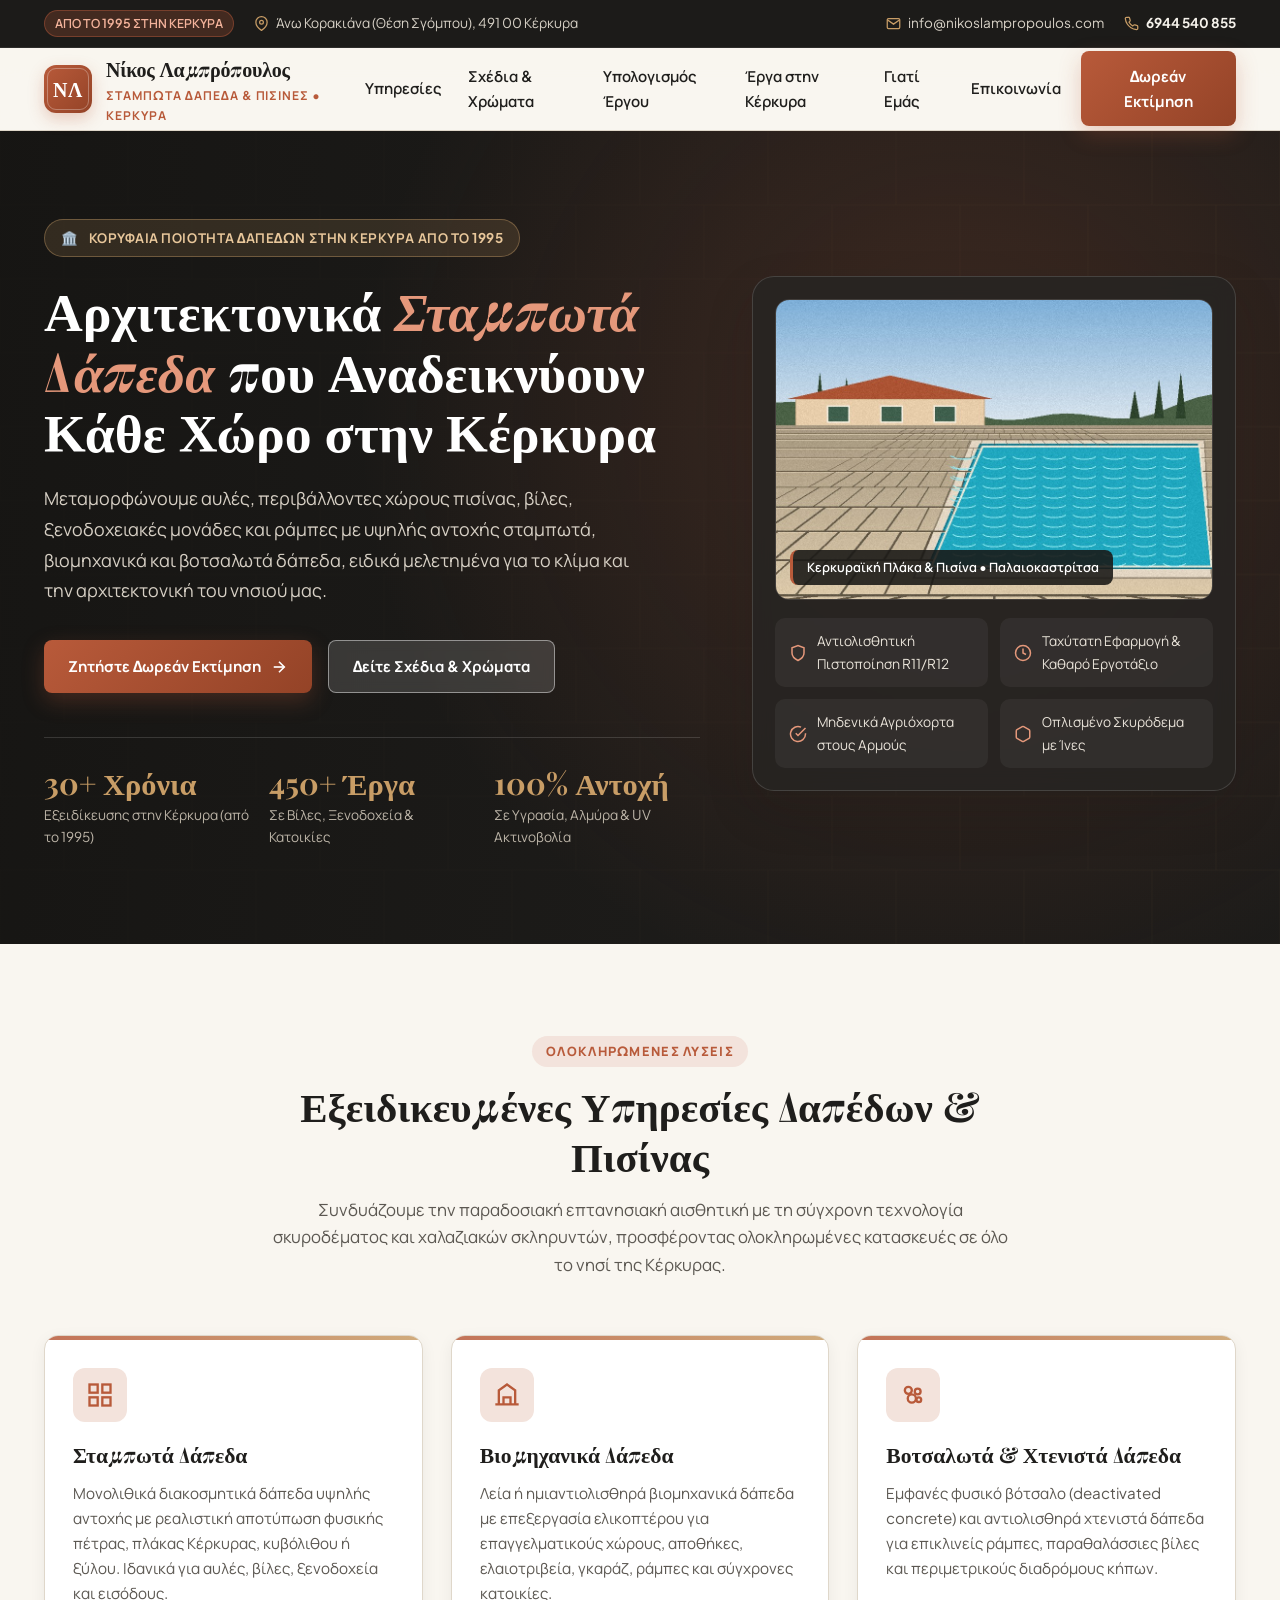
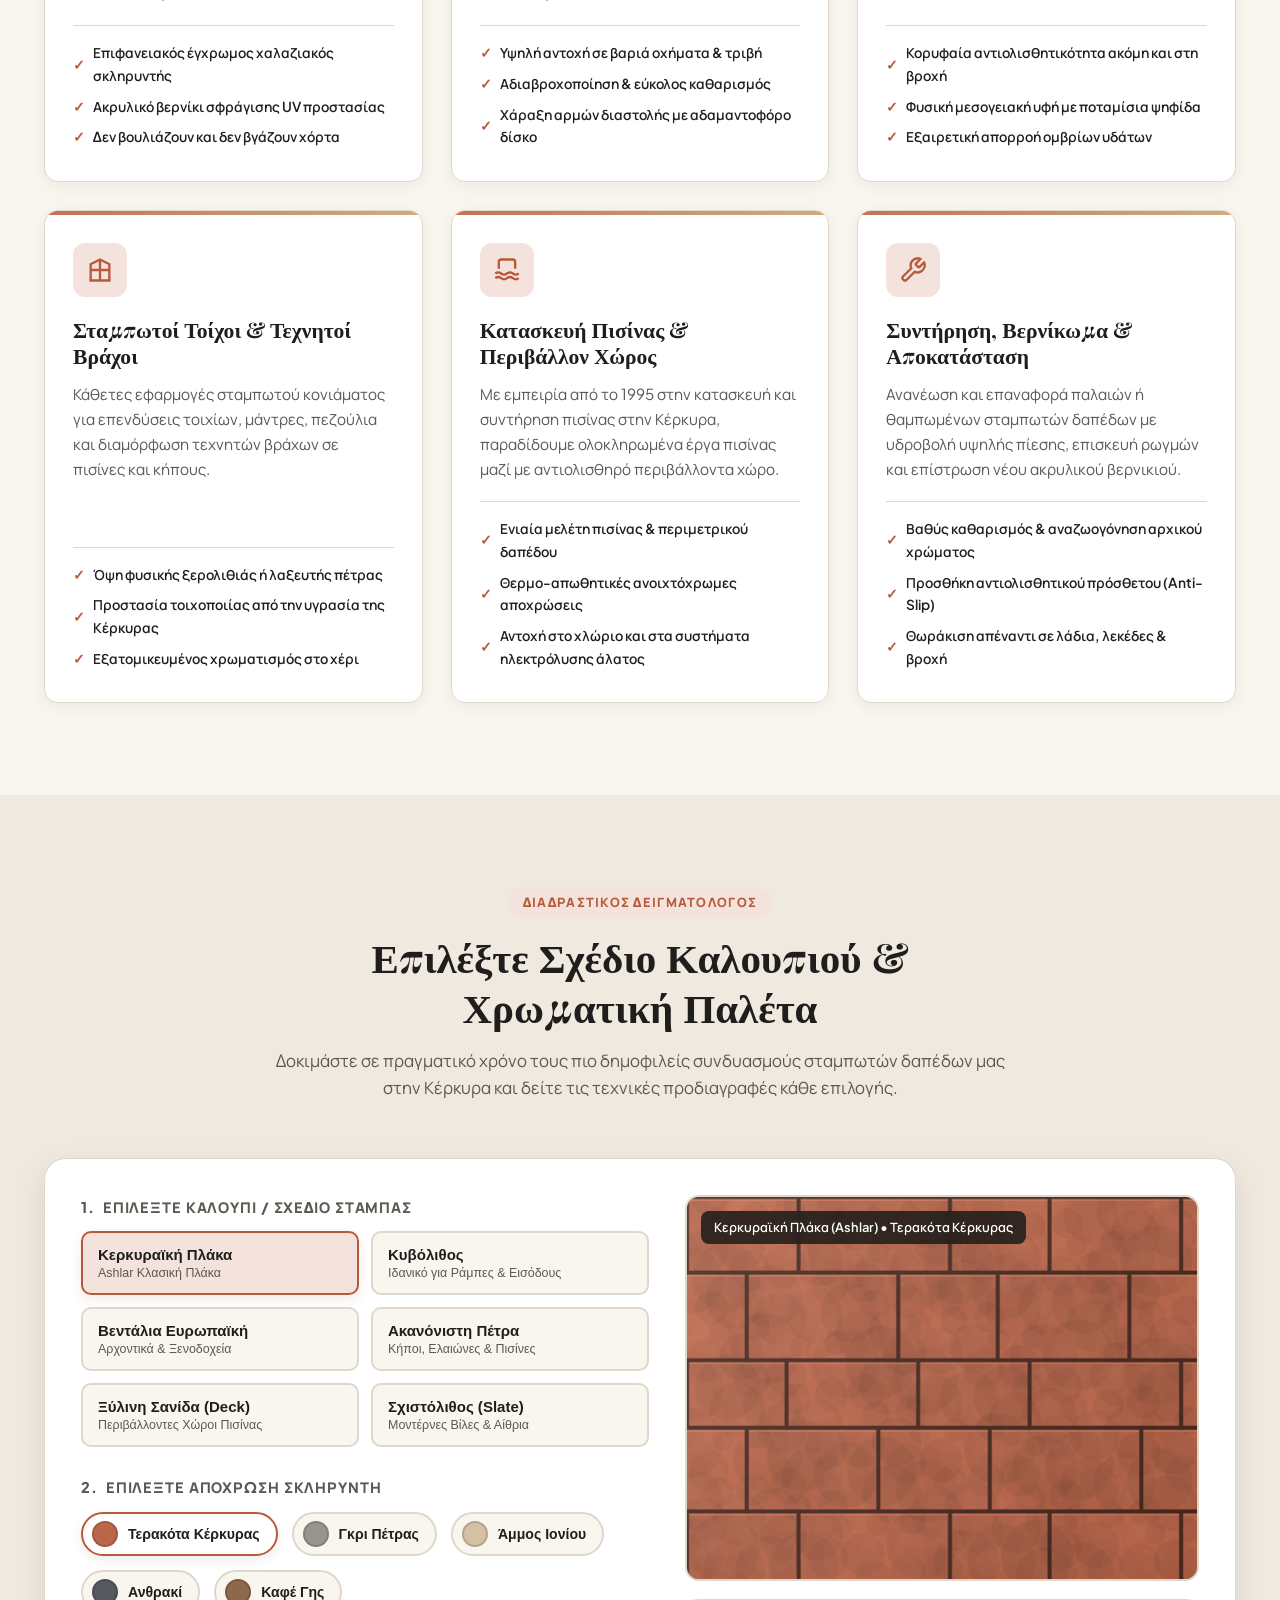
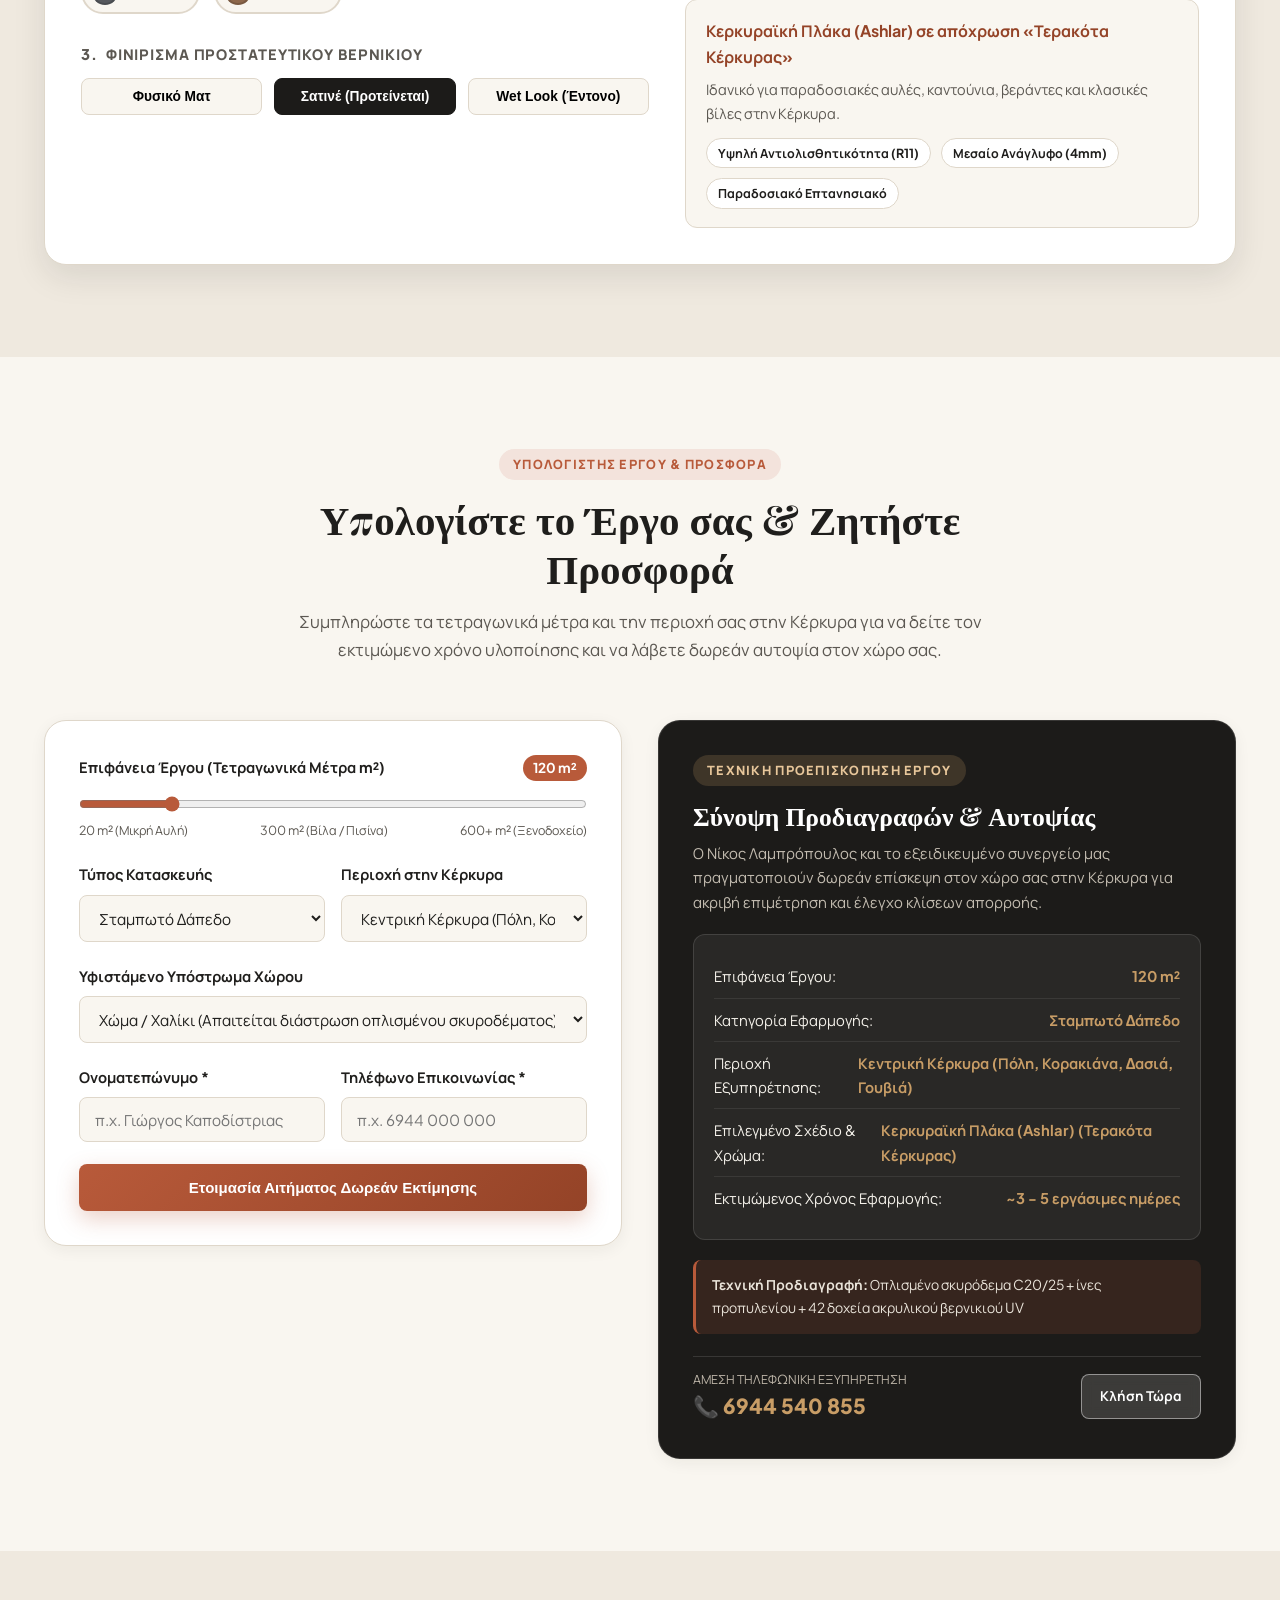
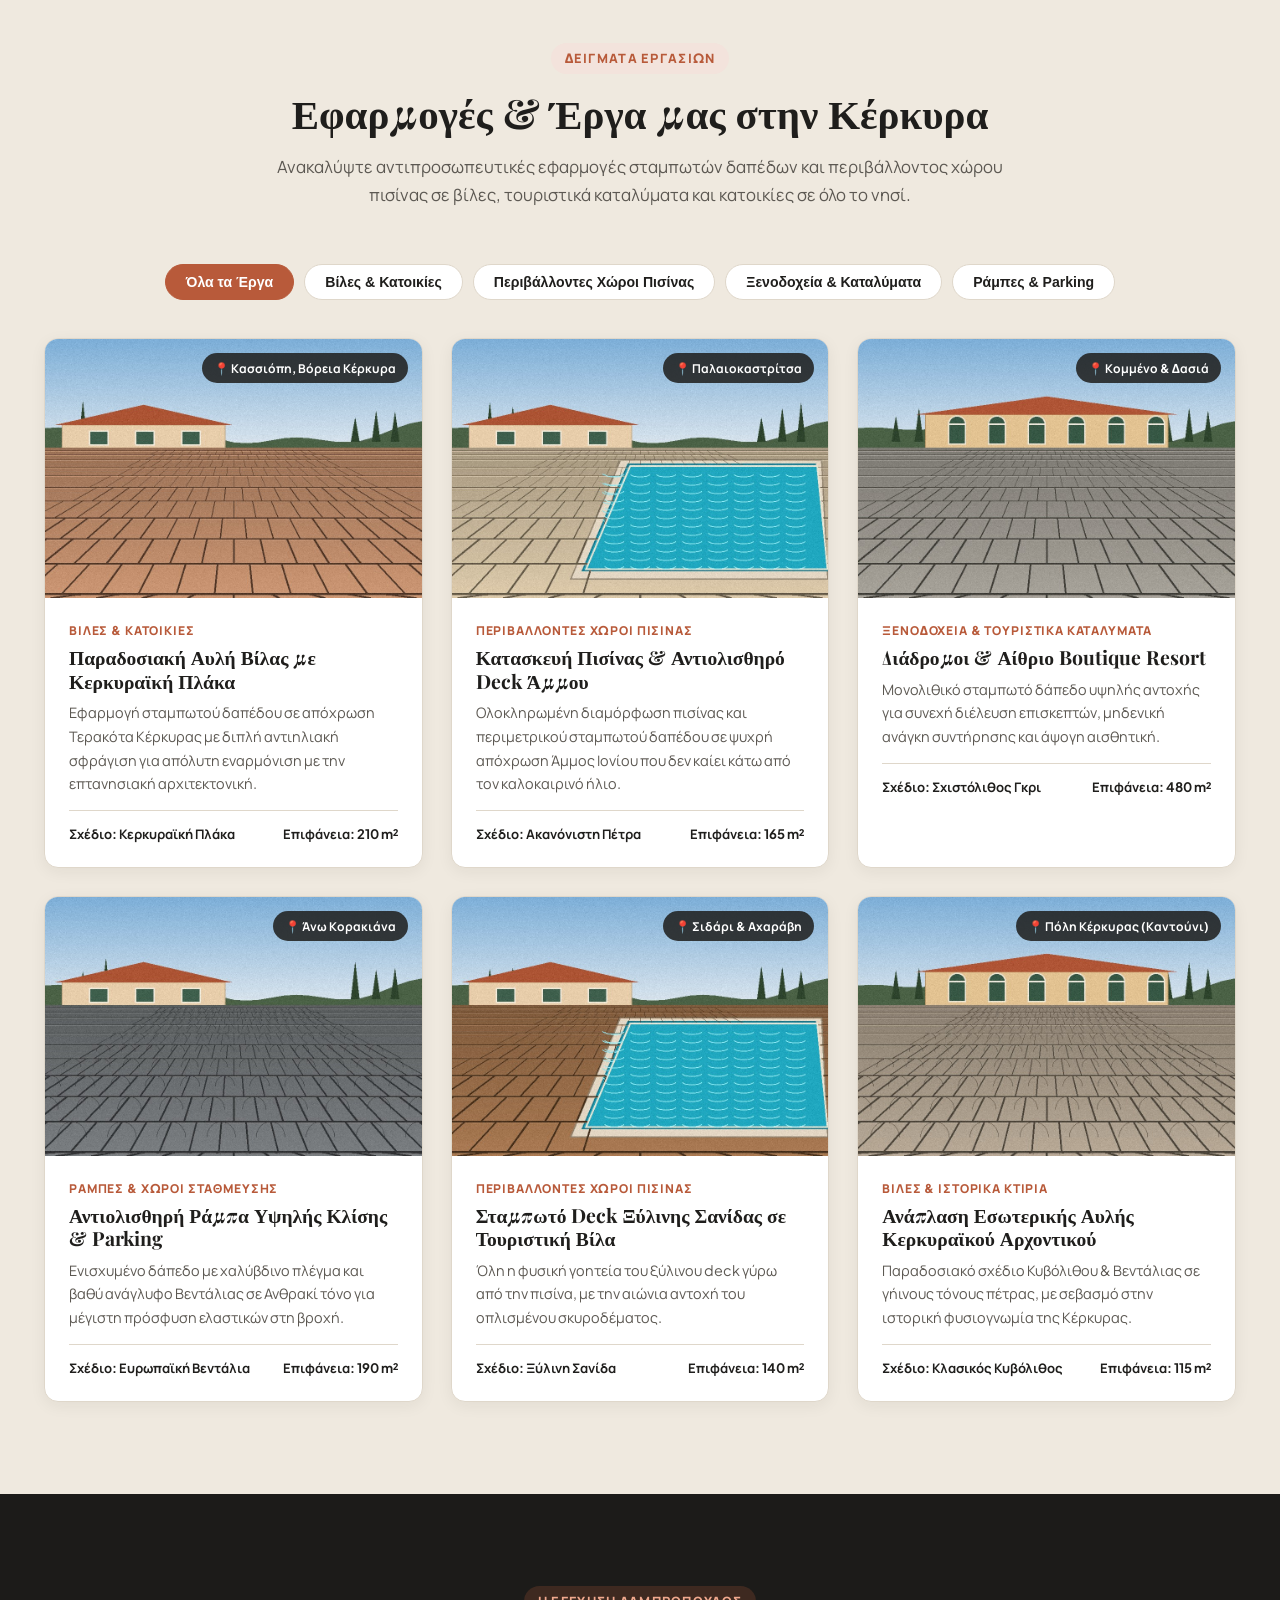
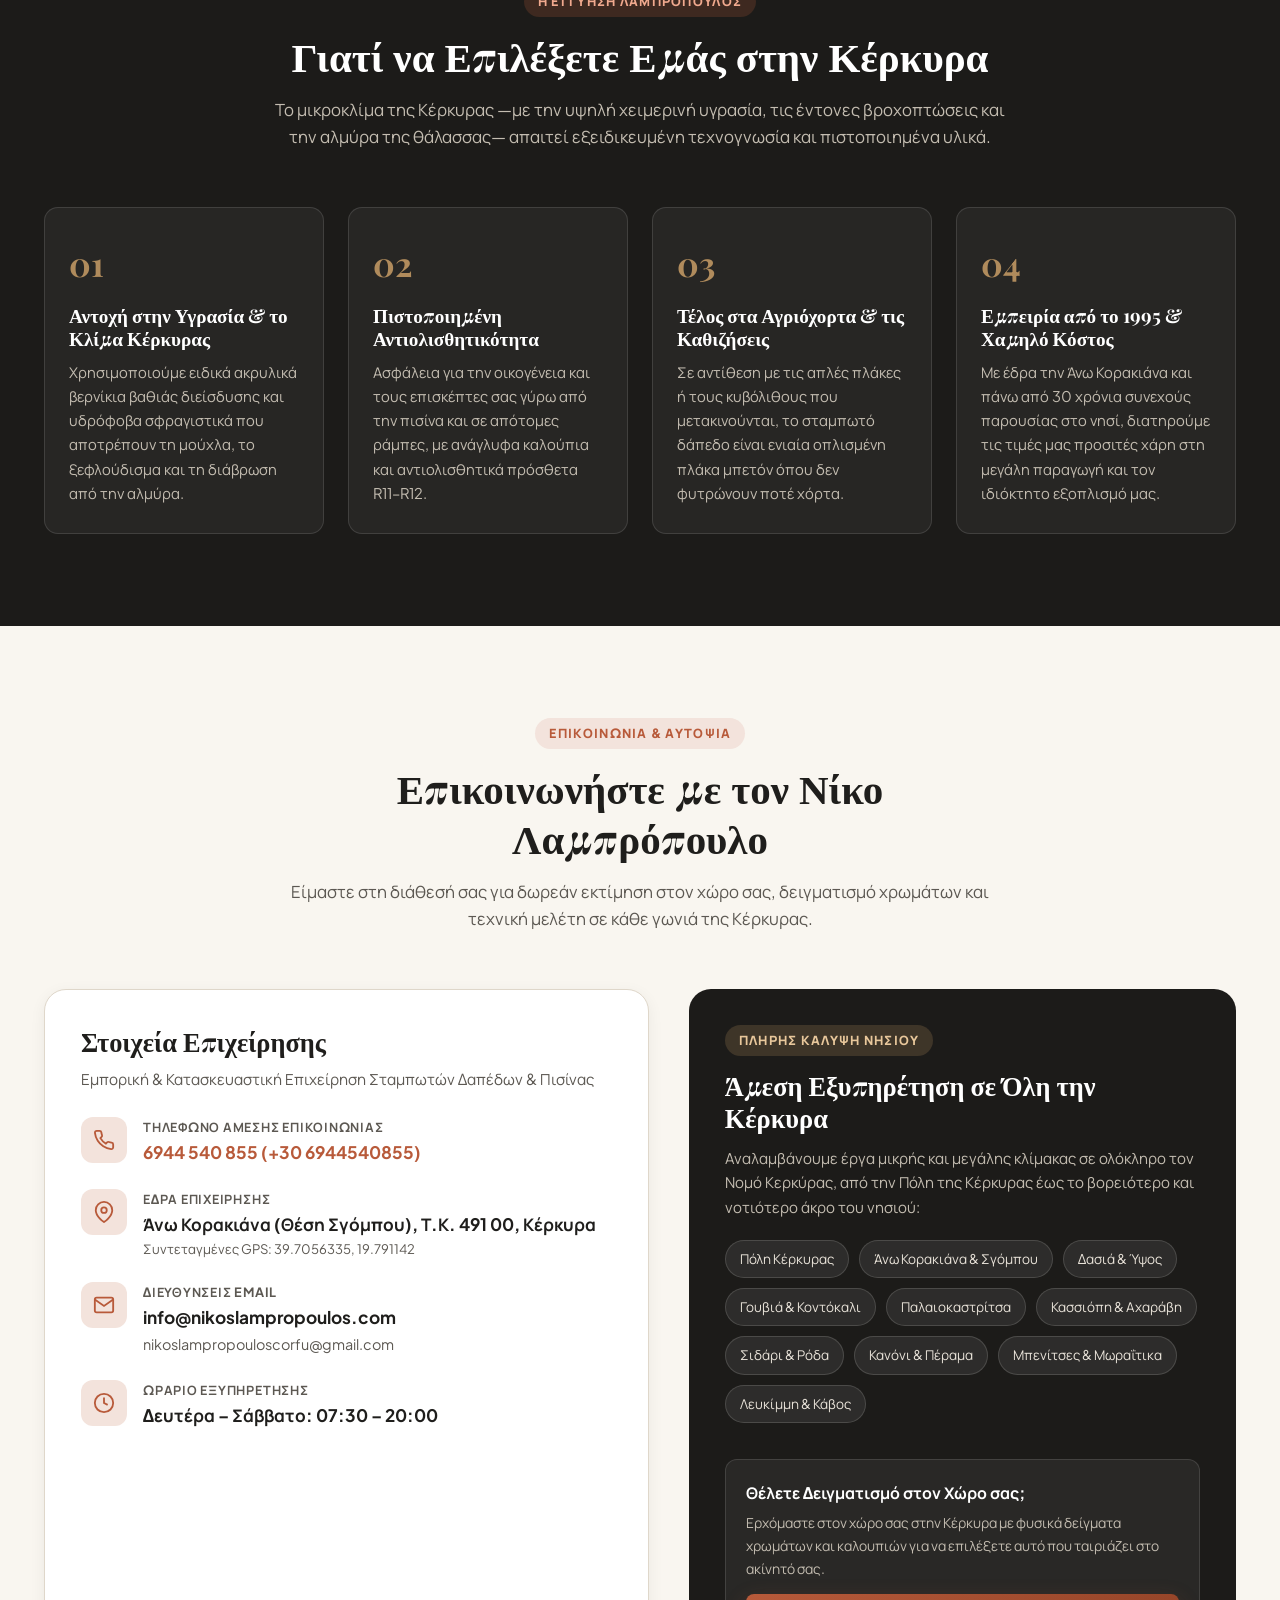
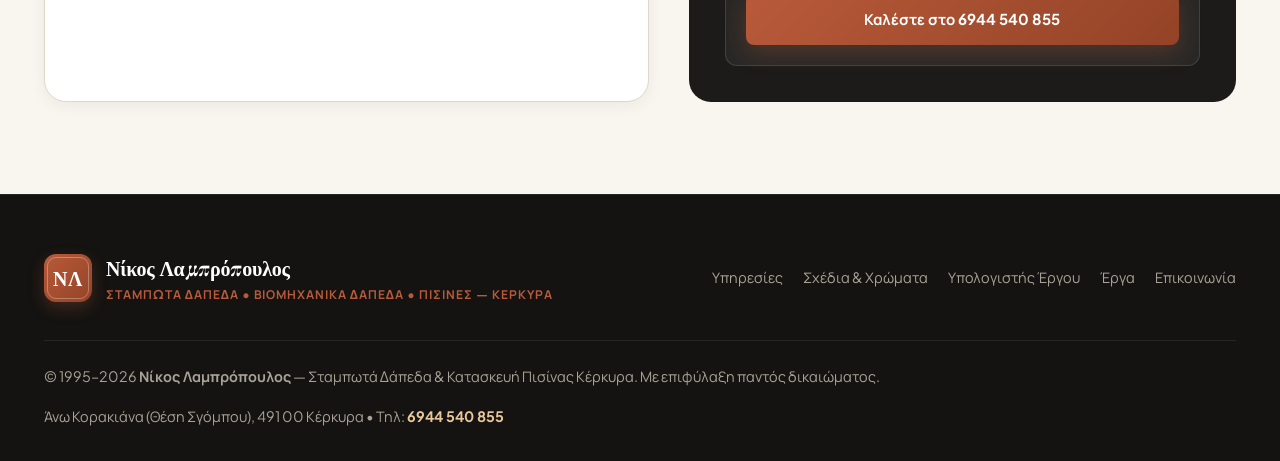
==== index.html @ bcd4dec2 "Initial publish: Νίκος Λαμπρόπουλος - Σταμπωτά Δάπεδα Κέρκυρα" ====
<!DOCTYPE html>
<html lang="el">
<head>
  <meta charset="UTF-8" />
  <meta name="viewport" content="width=device-width, initial-scale=1.0" />
  <title>Νίκος Λαμπρόπουλος | Σταμπωτά Δάπεδα & Ειδικές Κατασκευές Δαπέδων — Κέρκυρα</title>
  <meta name="description" content="Νίκος Λαμπρόπουλος - Εξειδικευμένες κατασκευές σταμπωτών, βιομηχανικών & βοτσαλωτών δαπέδων και περιβάλλοντος χώρου πισίνας στην Κέρκυρα από το 1995. Άνω Κορακιάνα, Τηλ: 6944 540 855." />
  <link rel="preconnect" href="https://fonts.googleapis.com" />
  <link rel="preconnect" href="https://fonts.gstatic.com" crossorigin />
  <link href="https://fonts.googleapis.com/css2?family=Manrope:wght@400;500;600;700;800&family=Playfair+Display:ital,wght@0,600;0,700;1,600&family=Plus+Jakarta+Sans:wght@400;500;600;700;800&display=swap" rel="stylesheet" />
  <link rel="stylesheet" href="css/styles.css" />
</head>
<body>

  <!-- Top Utility Bar -->
  <div class="top-bar">
    <div class="container top-bar-inner">
      <div class="top-bar-left">
        <span class="top-bar-badge">ΑΠΟ ΤΟ 1995 ΣΤΗΝ ΚΕΡΚΥΡΑ</span>
        <span class="top-bar-item">
          <svg viewBox="0 0 24 24" fill="none" stroke="currentColor" stroke-width="2"><path d="M21 10c0 7-9 13-9 13s-9-6-9-13a9 9 0 0 1 18 0z"/><circle cx="12" cy="10" r="3"/></svg>
          Άνω Κορακιάνα (Θέση Σγόμπου), 491 00 Κέρκυρα
        </span>
      </div>
      <div class="top-bar-right">
        <a href="mailto:info@nikoslampropoulos.com" class="top-bar-item">
          <svg viewBox="0 0 24 24" fill="none" stroke="currentColor" stroke-width="2"><path d="M4 4h16c1.1 0 2 .9 2 2v12c0 1.1-.9 2-2 2H4c-1.1 0-2-.9-2-2V6c0-1.1.9-2 2-2z"/><polyline points="22,6 12,13 2,6"/></svg>
          info@nikoslampropoulos.com
        </a>
        <a href="tel:+306944540855" class="top-bar-item" style="font-weight: 700; color: #F5F2EB;">
          <svg viewBox="0 0 24 24" fill="none" stroke="currentColor" stroke-width="2"><path d="M22 16.92v3a2 2 0 0 1-2.18 2 19.79 19.79 0 0 1-8.63-3.07 19.5 19.5 0 0 1-6-6 19.79 19.79 0 0 1-3.07-8.67A2 2 0 0 1 4.11 2h3a2 2 0 0 1 2 1.72c.127.96.361 1.903.7 2.81a2 2 0 0 1-.45 2.11L8.09 9.91a16 16 0 0 0 6 6l1.27-1.27a2 2 0 0 1 2.11-.45c.907.339 1.85.573 2.81.7A2 2 0 0 1 22 16.92z"/></svg>
          6944 540 855
        </a>
      </div>
    </div>
  </div>

  <!-- Sticky Navigation Header -->
  <header class="site-header">
    <div class="container header-inner">
      <a href="#" class="brand-logo">
        <div class="brand-monogram">ΝΛ</div>
        <div class="brand-text">
          <span class="brand-name">Νίκος Λαμπρόπουλος</span>
          <span class="brand-sub">Σταμπωτά Δάπεδα & Πισίνες • Κέρκυρα</span>
        </div>
      </a>

      <nav class="main-nav" id="mainNav">
        <a href="#services" class="nav-link">Υπηρεσίες</a>
        <a href="#customizer" class="nav-link">Σχέδια & Χρώματα</a>
        <a href="#estimator" class="nav-link">Υπολογισμός Έργου</a>
        <a href="#projects" class="nav-link">Έργα στην Κέρκυρα</a>
        <a href="#why-us" class="nav-link">Γιατί Εμάς</a>
        <a href="#contact" class="nav-link">Επικοινωνία</a>
      </nav>

      <div class="header-cta-group">
        <a href="#estimator" class="btn btn-primary">Δωρεάν Εκτίμηση</a>
        <button class="mobile-menu-btn" id="mobileMenuBtn" aria-label="Μενού">
          <svg width="24" height="24" viewBox="0 0 24 24" fill="none" stroke="currentColor" stroke-width="2"><line x1="3" y1="12" x2="21" y2="12"/><line x1="3" y1="6" x2="21" y2="6"/><line x1="3" y1="18" x2="21" y2="18"/></svg>
        </button>
      </div>
    </div>
  </header>

  <!-- Hero Section -->
  <section class="hero">
    <canvas id="heroBgCanvas" class="hero-bg-canvas"></canvas>
    <div class="hero-overlay"></div>
    <div class="container hero-grid">
      <div class="hero-content">
        <div class="hero-eyebrow">
          <span>🏛️</span> Κορυφαία Ποιότητα Δαπέδων στην Κέρκυρα από το 1995
        </div>
        <h1 class="hero-title">
          Αρχιτεκτονικά <span>Σταμπωτά Δάπεδα</span> που Αναδεικνύουν Κάθε Χώρο στην Κέρκυρα
        </h1>
        <p class="hero-subtitle">
          Μεταμορφώνουμε αυλές, περιβάλλοντες χώρους πισίνας, βίλες, ξενοδοχειακές μονάδες και ράμπες με υψηλής αντοχής σταμπωτά, βιομηχανικά και βοτσαλωτά δάπεδα, ειδικά μελετημένα για το κλίμα και την αρχιτεκτονική του νησιού μας.
        </p>
        <div class="hero-actions">
          <a href="#estimator" class="btn btn-primary">
            Ζητήστε Δωρεάν Εκτίμηση
            <svg width="18" height="18" viewBox="0 0 24 24" fill="none" stroke="currentColor" stroke-width="2.2"><line x1="5" y1="12" x2="19" y2="12"/><polyline points="12 5 19 12 12 19"/></svg>
          </a>
          <a href="#customizer" class="btn btn-secondary">
            Δείτε Σχέδια & Χρώματα
          </a>
        </div>

        <div class="hero-stats">
          <div class="stat-item">
            <span class="stat-num">30+ Χρόνια</span>
            <span class="stat-label">Εξειδίκευσης στην Κέρκυρα (από το 1995)</span>
          </div>
          <div class="stat-item">
            <span class="stat-num">450+ Έργα</span>
            <span class="stat-label">Σε Βίλες, Ξενοδοχεία & Κατοικίες</span>
          </div>
          <div class="stat-item">
            <span class="stat-num">100% Αντοχή</span>
            <span class="stat-label">Σε Υγρασία, Αλμύρα & UV Ακτινοβολία</span>
          </div>
        </div>
      </div>

      <div class="hero-showcase-card">
        <div class="hero-showcase-img-wrap">
          <img src="assets/project-pool-paleokastritsa.jpg" alt="Σταμπωτό δάπεδο γύρω από πισίνα στην Κέρκυρα - Νίκος Λαμπρόπουλος" />
          <div class="hero-img-tag">Κερκυραϊκή Πλάκα & Πισίνα • Παλαιοκαστρίτσα</div>
        </div>
        <div class="hero-card-features">
          <div class="hero-mini-feat">
            <svg viewBox="0 0 24 24" fill="none" stroke="currentColor" stroke-width="2"><path d="M12 22s8-4 8-10V5l-8-3-8 3v7c0 6 8 10 8 10z"/></svg>
            <span>Αντιολισθητική Πιστοποίηση R11/R12</span>
          </div>
          <div class="hero-mini-feat">
            <svg viewBox="0 0 24 24" fill="none" stroke="currentColor" stroke-width="2"><circle cx="12" cy="12" r="10"/><polyline points="12 6 12 12 16 14"/></svg>
            <span>Ταχύτατη Εφαρμογή & Καθαρό Εργοτάξιο</span>
          </div>
          <div class="hero-mini-feat">
            <svg viewBox="0 0 24 24" fill="none" stroke="currentColor" stroke-width="2"><path d="M22 11.08V12a10 10 0 1 1-5.93-9.14"/><polyline points="22 4 12 14.01 9 11.01"/></svg>
            <span>Μηδενικά Αγριόχορτα στους Αρμούς</span>
          </div>
          <div class="hero-mini-feat">
            <svg viewBox="0 0 24 24" fill="none" stroke="currentColor" stroke-width="2"><path d="M21 16V8a2 2 0 0 0-1-1.73l-7-4a2 2 0 0 0-2 0l-7 4A2 2 0 0 0 3 8v8a2 2 0 0 0 1 1.73l7 4a2 2 0 0 0 2 0l7-4A2 2 0 0 0 21 16z"/></svg>
            <span>Οπλισμένο Σκυρόδεμα με Ίνες</span>
          </div>
        </div>
      </div>
    </div>
  </section>

  <!-- Services Section -->
  <section class="section" id="services">
    <div class="container">
      <div class="section-header">
        <span class="section-tag">Ολοκληρωμένες Λύσεις</span>
        <h2 class="section-title">Εξειδικευμένες Υπηρεσίες Δαπέδων & Πισίνας</h2>
        <p class="section-desc">
          Συνδυάζουμε την παραδοσιακή επτανησιακή αισθητική με τη σύγχρονη τεχνολογία σκυροδέματος και χαλαζιακών σκληρυντών, προσφέροντας ολοκληρωμένες κατασκευές σε όλο το νησί της Κέρκυρας.
        </p>
      </div>

      <div class="services-grid">
        <!-- Service 1 -->
        <article class="service-card">
          <div>
            <div class="service-icon">
              <svg viewBox="0 0 24 24" fill="none" stroke="currentColor" stroke-width="2"><rect x="3" y="3" width="7" height="7"/><rect x="14" y="3" width="7" height="7"/><rect x="14" y="14" width="7" height="7"/><rect x="3" y="14" width="7" height="7"/></svg>
            </div>
            <h3 class="service-title">Σταμπωτά Δάπεδα</h3>
            <p class="service-text">
              Μονολιθικά διακοσμητικά δάπεδα υψηλής αντοχής με ρεαλιστική αποτύπωση φυσικής πέτρας, πλάκας Κέρκυρας, κυβόλιθου ή ξύλου. Ιδανικά για αυλές, βίλες, ξενοδοχεία και εισόδους.
            </p>
          </div>
          <ul class="service-bullets">
            <li>Επιφανειακός έγχρωμος χαλαζιακός σκληρυντής</li>
            <li>Ακρυλικό βερνίκι σφράγισης UV προστασίας</li>
            <li>Δεν βουλιάζουν και δεν βγάζουν χόρτα</li>
          </ul>
        </article>

        <!-- Service 2 -->
        <article class="service-card">
          <div>
            <div class="service-icon">
              <svg viewBox="0 0 24 24" fill="none" stroke="currentColor" stroke-width="2"><path d="M2 20h20"/><path d="M5 20V8l7-5 7 5v12"/><path d="M9 20v-6h6v6"/></svg>
            </div>
            <h3 class="service-title">Βιομηχανικά Δάπεδα</h3>
            <p class="service-text">
              Λεία ή ημιαντιολισθηρά βιομηχανικά δάπεδα με επεξεργασία ελικοπτέρου για επαγγελματικούς χώρους, αποθήκες, ελαιοτριβεία, γκαράζ, ράμπες και σύγχρονες κατοικίες.
            </p>
          </div>
          <ul class="service-bullets">
            <li>Υψηλή αντοχή σε βαριά οχήματα & τριβή</li>
            <li>Αδιαβροχοποίηση & εύκολος καθαρισμός</li>
            <li>Χάραξη αρμών διαστολής με αδαμαντοφόρο δίσκο</li>
          </ul>
        </article>

        <!-- Service 3 -->
        <article class="service-card">
          <div>
            <div class="service-icon">
              <svg viewBox="0 0 24 24" fill="none" stroke="currentColor" stroke-width="2"><circle cx="8" cy="8" r="3"/><circle cx="16" cy="9" r="2.5"/><circle cx="11" cy="15" r="3.5"/><circle cx="17" cy="16" r="2"/></svg>
            </div>
            <h3 class="service-title">Βοτσαλωτά & Χτενιστά Δάπεδα</h3>
            <p class="service-text">
              Εμφανές φυσικό βότσαλο (deactivated concrete) και αντιολισθηρά χτενιστά δάπεδα για επικλινείς ράμπες, παραθαλάσσιες βίλες και περιμετρικούς διαδρόμους κήπων.
            </p>
          </div>
          <ul class="service-bullets">
            <li>Κορυφαία αντιολισθητικότητα ακόμη και στη βροχή</li>
            <li>Φυσική μεσογειακή υφή με ποταμίσια ψηφίδα</li>
            <li>Εξαιρετική απορροή ομβρίων υδάτων</li>
          </ul>
        </article>

        <!-- Service 4 -->
        <article class="service-card">
          <div>
            <div class="service-icon">
              <svg viewBox="0 0 24 24" fill="none" stroke="currentColor" stroke-width="2"><path d="M3 21h18"/><path d="M4 21V7l8-4 8 4v14"/><path d="M4 12h16"/><path d="M12 3v18"/></svg>
            </div>
            <h3 class="service-title">Σταμπωτοί Τοίχοι & Τεχνητοί Βράχοι</h3>
            <p class="service-text">
              Κάθετες εφαρμογές σταμπωτού κονιάματος για επενδύσεις τοιχίων, μάντρες, πεζούλια και διαμόρφωση τεχνητών βράχων σε πισίνες και κήπους.
            </p>
          </div>
          <ul class="service-bullets">
            <li>Όψη φυσικής ξερολιθιάς ή λαξευτής πέτρας</li>
            <li>Προστασία τοιχοποιίας από την υγρασία της Κέρκυρας</li>
            <li>Εξατομικευμένος χρωματισμός στο χέρι</li>
          </ul>
        </article>

        <!-- Service 5 -->
        <article class="service-card">
          <div>
            <div class="service-icon">
              <svg viewBox="0 0 24 24" fill="none" stroke="currentColor" stroke-width="2"><path d="M2 15c1.67-1.33 3.33-1.33 5 0 1.67 1.33 3.33 1.33 5 0 1.67-1.33 3.33-1.33 5 0 1.67 1.33 3.33 1.33 5 0"/><path d="M2 19c1.67-1.33 3.33-1.33 5 0 1.67 1.33 3.33 1.33 5 0 1.67-1.33 3.33-1.33 5 0 1.67 1.33 3.33 1.33 5 0"/><path d="M5 11V5a2 2 0 0 1 2-2h10a2 2 0 0 1 2 2v6"/></svg>
            </div>
            <h3 class="service-title">Κατασκευή Πισίνας & Περιβάλλον Χώρος</h3>
            <p class="service-text">
              Με εμπειρία από το 1995 στην κατασκευή και συντήρηση πισίνας στην Κέρκυρα, παραδίδουμε ολοκληρωμένα έργα πισίνας μαζί με αντιολισθηρό περιβάλλοντα χώρο.
            </p>
          </div>
          <ul class="service-bullets">
            <li>Ενιαία μελέτη πισίνας & περιμετρικού δαπέδου</li>
            <li>Θερμο-απωθητικές ανοιχτόχρωμες αποχρώσεις</li>
            <li>Αντοχή στο χλώριο και στα συστήματα ηλεκτρόλυσης άλατος</li>
          </ul>
        </article>

        <!-- Service 6 -->
        <article class="service-card">
          <div>
            <div class="service-icon">
              <svg viewBox="0 0 24 24" fill="none" stroke="currentColor" stroke-width="2"><path d="M14.7 6.3a1 1 0 0 0 0 1.4l1.6 1.6a1 1 0 0 0 1.4 0l3.77-3.77a6 6 0 0 1-7.94 7.94l-6.91 6.91a2.12 2.12 0 0 1-3-3l6.91-6.91a6 6 0 0 1 7.94-7.94l-3.76 3.76z"/></svg>
            </div>
            <h3 class="service-title">Συντήρηση, Βερνίκωμα & Αποκατάσταση</h3>
            <p class="service-text">
              Ανανέωση και επαναφορά παλαιών ή θαμπωμένων σταμπωτών δαπέδων με υδροβολή υψηλής πίεσης, επισκευή ρωγμών και επίστρωση νέου ακρυλικού βερνικιού.
            </p>
          </div>
          <ul class="service-bullets">
            <li>Βαθύς καθαρισμός & αναζωογόνηση αρχικού χρώματος</li>
            <li>Προσθήκη αντιολισθητικού πρόσθετου (Anti-Slip)</li>
            <li>Θωράκιση απέναντι σε λάδια, λεκέδες & βροχή</li>
          </ul>
        </article>
      </div>
    </div>
  </section>

  <!-- Interactive Pattern & Color Customizer -->
  <section class="section section-alt" id="customizer">
    <div class="container">
      <div class="section-header">
        <span class="section-tag">Διαδραστικός Δειγματολόγος</span>
        <h2 class="section-title">Επιλέξτε Σχέδιο Καλουπιού & Χρωματική Παλέτα</h2>
        <p class="section-desc">
          Δοκιμάστε σε πραγματικό χρόνο τους πιο δημοφιλείς συνδυασμούς σταμπωτών δαπέδων μας στην Κέρκυρα και δείτε τις τεχνικές προδιαγραφές κάθε επιλογής.
        </p>
      </div>

      <div class="customizer-wrapper">
        <div class="customizer-controls">
          <!-- Step 1: Pattern -->
          <div>
            <div class="control-group-title">
              <span>1.</span> ΕΠΙΛΕΞΤΕ ΚΑΛΟΥΠΙ / ΣΧΕΔΙΟ ΣΤΑΜΠΑΣ
            </div>
            <div class="pattern-grid">
              <button type="button" class="pattern-btn active" data-pattern="corfu_slab">
                <span class="pattern-btn-name">Κερκυραϊκή Πλάκα</span>
                <span class="pattern-btn-sub">Ashlar Κλασική Πλάκα</span>
              </button>
              <button type="button" class="pattern-btn" data-pattern="cobblestone">
                <span class="pattern-btn-name">Κυβόλιθος</span>
                <span class="pattern-btn-sub">Ιδανικό για Ράμπες & Εισόδους</span>
              </button>
              <button type="button" class="pattern-btn" data-pattern="european_fan">
                <span class="pattern-btn-name">Βεντάλια Ευρωπαϊκή</span>
                <span class="pattern-btn-sub">Αρχοντικά & Ξενοδοχεία</span>
              </button>
              <button type="button" class="pattern-btn" data-pattern="random_stone">
                <span class="pattern-btn-name">Ακανόνιστη Πέτρα</span>
                <span class="pattern-btn-sub">Κήποι, Ελαιώνες & Πισίνες</span>
              </button>
              <button type="button" class="pattern-btn" data-pattern="wood_plank">
                <span class="pattern-btn-name">Ξύλινη Σανίδα (Deck)</span>
                <span class="pattern-btn-sub">Περιβάλλοντες Χώροι Πισίνας</span>
              </button>
              <button type="button" class="pattern-btn" data-pattern="slate_rock">
                <span class="pattern-btn-name">Σχιστόλιθος (Slate)</span>
                <span class="pattern-btn-sub">Μοντέρνες Βίλες & Αίθρια</span>
              </button>
            </div>
          </div>

          <!-- Step 2: Color -->
          <div>
            <div class="control-group-title">
              <span>2.</span> ΕΠΙΛΕΞΤΕ ΑΠΟΧΡΩΣΗ ΣΚΛΗΡΥΝΤΗ
            </div>
            <div class="color-swatches">
              <button type="button" class="color-swatch-btn active" data-color="terracotta">
                <span class="swatch-circle" style="background: #BC664A;"></span>
                <span>Τερακότα Κέρκυρας</span>
              </button>
              <button type="button" class="color-swatch-btn" data-color="stone_grey">
                <span class="swatch-circle" style="background: #98958F;"></span>
                <span>Γκρι Πέτρας</span>
              </button>
              <button type="button" class="color-swatch-btn" data-color="ionian_sand">
                <span class="swatch-circle" style="background: #D4C1A3;"></span>
                <span>Άμμος Ιονίου</span>
              </button>
              <button type="button" class="color-swatch-btn" data-color="anthracite">
                <span class="swatch-circle" style="background: #56595E;"></span>
                <span>Ανθρακί</span>
              </button>
              <button type="button" class="color-swatch-btn" data-color="earth_brown">
                <span class="swatch-circle" style="background: #8E684C;"></span>
                <span>Καφέ Γης</span>
              </button>
            </div>
          </div>

          <!-- Step 3: Sealer Gloss -->
          <div>
            <div class="control-group-title">
              <span>3.</span> ΦΙΝΙΡΙΣΜΑ ΠΡΟΣΤΑΤΕΥΤΙΚΟΥ ΒΕΡΝΙΚΙΟΥ
            </div>
            <div class="gloss-toggle-row">
              <button type="button" class="gloss-btn" data-gloss="matte">Φυσικό Ματ</button>
              <button type="button" class="gloss-btn active" data-gloss="satin">Σατινέ (Προτείνεται)</button>
              <button type="button" class="gloss-btn" data-gloss="wet">Wet Look (Έντονο)</button>
            </div>
          </div>
        </div>

        <!-- Live Preview Canvas & Specs -->
        <div class="customizer-preview-pane">
          <div class="canvas-stage">
            <canvas id="stampPreviewCanvas" width="640" height="480"></canvas>
            <div class="canvas-badge-overlay" id="canvasBadgeOverlay">
              Κερκυραϊκή Πλάκα • Τερακότα Κέρκυρας
            </div>
          </div>

          <div class="preview-specs-card">
            <div class="preview-specs-title" id="previewSpecsTitle">
              Κερκυραϊκή Πλάκα (Ashlar) σε απόχρωση «Τερακότα Κέρκυρας»
            </div>
            <p class="preview-specs-desc" id="previewSpecsDesc">
              Ιδανικό για παραδοσιακές αυλές, καντούνια, βεράντες και κλασικές βίλες στην Κέρκυρα.
            </p>
            <div class="preview-specs-meta">
              <span class="spec-pill" id="specGrip">Υψηλή Αντιολισθητικότητα (R11)</span>
              <span class="spec-pill" id="specRelief">Μεσαίο Ανάγλυφο (4mm)</span>
              <span class="spec-pill" id="specStyle">Παραδοσιακό Επτανησιακό</span>
            </div>
          </div>
        </div>
      </div>
    </div>
  </section>

  <!-- Project Estimator & Quote Calculator -->
  <section class="section" id="estimator">
    <div class="container">
      <div class="section-header">
        <span class="section-tag">Υπολογιστής Έργου & Προσφορά</span>
        <h2 class="section-title">Υπολογίστε το Έργο σας & Ζητήστε Προσφορά</h2>
        <p class="section-desc">
          Συμπληρώστε τα τετραγωνικά μέτρα και την περιοχή σας στην Κέρκυρα για να δείτε τον εκτιμώμενο χρόνο υλοποίησης και να λάβετε δωρεάν αυτοψία στον χώρο σας.
        </p>
      </div>

      <div class="estimator-grid">
        <form class="estimator-card" id="quoteEstimatorForm">
          <div class="form-group">
            <label class="form-label" for="areaRange">
              <span>Επιφάνεια Έργου (Τετραγωνικά Μέτρα m²)</span>
              <span class="range-value-badge" id="areaValueBadge">120 m²</span>
            </label>
            <input type="range" id="areaRange" class="form-range" min="20" max="600" step="10" value="120" />
            <div style="display:flex;justify-content:space-between;font-size:0.78rem;color:var(--text-muted);margin-top:4px;">
              <span>20 m² (Μικρή Αυλή)</span>
              <span>300 m² (Βίλα / Πισίνα)</span>
              <span>600+ m² (Ξενοδοχείο)</span>
            </div>
          </div>

          <div class="form-row-2">
            <div class="form-group">
              <label class="form-label" for="floorTypeSelect">Τύπος Κατασκευής</label>
              <select id="floorTypeSelect" class="form-select">
                <option value="stamped">Σταμπωτό Δάπεδο</option>
                <option value="pool_surround">Περιβάλλων Χώρος Πισίνας</option>
                <option value="industrial">Βιομηχανικό Δάπεδο</option>
                <option value="pebble">Βοτσαλωτό / Χτενιστό Δάπεδο</option>
                <option value="restoration">Συντήρηση & Βερνίκωμα Παλαιού</option>
              </select>
            </div>

            <div class="form-group">
              <label class="form-label" for="regionSelect">Περιοχή στην Κέρκυρα</label>
              <select id="regionSelect" class="form-select">
                <option value="central">Κεντρική Κέρκυρα (Πόλη, Κορακιάνα, Δασιά, Γουβιά)</option>
                <option value="north">Βόρεια Κέρκυρα (Κασσιόπη, Αχαράβη, Σιδάρι, Παλαιοκαστρίτσα)</option>
                <option value="south">Νότια Κέρκυρα (Μπενίτσες, Μωραΐτικα, Λευκίμμη)</option>
                <option value="paxoi">Παξοί / Διαπόντια Νησιά (κατόπιν συνεννόησης)</option>
              </select>
            </div>
          </div>

          <div class="form-group">
            <label class="form-label" for="substrateSelect">Υφιστάμενο Υπόστρωμα Χώρου</label>
            <select id="substrateSelect" class="form-select">
              <option value="soil">Χώμα / Χαλίκι (Απαιτείται διάστρωση οπλισμένου σκυροδέματος)</option>
              <option value="existing_concrete">Υπάρχον Μπετόν (Έτοιμη βάση)</option>
              <option value="old_tiles">Παλιά Πλακάκια / Παλαιό Δάπεδο προς αντικατάσταση</option>
            </select>
          </div>

          <div class="form-row-2">
            <div class="form-group">
              <label class="form-label" for="clientName">Ονοματεπώνυμο *</label>
              <input type="text" id="clientName" class="form-input" placeholder="π.χ. Γιώργος Καποδίστριας" required />
            </div>
            <div class="form-group">
              <label class="form-label" for="clientPhone">Τηλέφωνο Επικοινωνίας *</label>
              <input type="tel" id="clientPhone" class="form-input" placeholder="π.χ. 6944 000 000" required />
            </div>
          </div>

          <button type="submit" class="btn btn-primary" style="width: 100%; padding: 15px;">
            Ετοιμασία Αιτήματος Δωρεάν Εκτίμησης
          </button>

          <div class="QuoteFeedback" id="quoteFeedback"></div>
        </form>

        <!-- Live Project Technical Summary -->
        <div class="quote-summary-card">
          <span class="section-tag" style="background:rgba(200,157,102,0.2);color:#E8C79B;">Τεχνική Προεπισκόπηση Έργου</span>
          <h3 class="serif-heading" style="color:#FFF;font-size:1.6rem;margin-bottom:10px;">
            Σύνοψη Προδιαγραφών & Αυτοψίας
          </h3>
          <p style="color:#C4BDB1;font-size:0.93rem;">
            Ο Νίκος Λαμπρόπουλος και το εξειδικευμένο συνεργείο μας πραγματοποιούν δωρεάν επίσκεψη στον χώρο σας στην Κέρκυρα για ακριβή επιμέτρηση και έλεγχο κλίσεων απορροής.
          </p>

          <div class="summary-box">
            <div class="summary-line">
              <span>Επιφάνεια Έργου:</span>
              <strong id="sumArea">120 m²</strong>
            </div>
            <div class="summary-line">
              <span>Κατηγορία Εφαρμογής:</span>
              <strong id="sumType">Σταμπωτό Δάπεδο</strong>
            </div>
            <div class="summary-line">
              <span>Περιοχή Εξυπηρέτησης:</span>
              <strong id="sumRegion">Κεντρική Κέρκυρα</strong>
            </div>
            <div class="summary-line">
              <span>Επιλεγμένο Σχέδιο & Χρώμα:</span>
              <strong id="sumCustom">Κερκυραϊκή Πλάκα (Τερακότα Κέρκυρας)</strong>
            </div>
            <div class="summary-line">
              <span>Εκτιμώμενος Χρόνος Εφαρμογής:</span>
              <strong id="sumDuration">~3 - 5 εργάσιμες ημέρες</strong>
            </div>
          </div>

          <div style="background:rgba(184,90,58,0.16);border-left:3px solid var(--terracotta);padding:14px 16px;border-radius:8px;font-size:0.86rem;color:#EAE4DA;margin-bottom:22px;">
            <strong>Τεχνική Προδιαγραφή:</strong> <span id="sumSpecs">Οπλισμένο σκυρόδεμα C20/25 + ίνες προπυλενίου + 42 δοχεία ακρυλικού βερνικιού UV</span>
          </div>

          <div style="display:flex;align-items:center;justify-content:space-between;flex-wrap:wrap;gap:12px;padding-top:12px;border-top:1px solid rgba(255,255,255,0.12);">
            <div>
              <div style="font-size:0.78rem;color:#BDB5A8;text-transform:uppercase;">Άμεση Τηλεφωνική Εξυπηρέτηση</div>
              <a href="tel:+306944540855" style="font-size:1.3rem;font-weight:800;color:var(--gold-stone);">📞 6944 540 855</a>
            </div>
            <a href="tel:+306944540855" class="btn btn-secondary" style="padding:10px 18px;font-size:0.85rem;">Κλήση Τώρα</a>
          </div>
        </div>
      </div>
    </div>
  </section>

  <!-- Projects Gallery in Corfu -->
  <section class="section section-alt" id="projects">
    <div class="container">
      <div class="section-header">
        <span class="section-tag">Δείγματα Εργασιών</span>
        <h2 class="section-title">Εφαρμογές & Έργα μας στην Κέρκυρα</h2>
        <p class="section-desc">
          Ανακαλύψτε αντιπροσωπευτικές εφαρμογές σταμπωτών δαπέδων και περιβάλλοντος χώρου πισίνας σε βίλες, τουριστικά καταλύματα και κατοικίες σε όλο το νησί.
        </p>
      </div>

      <div class="gallery-filters">
        <button type="button" class="filter-btn active" data-filter="all">Όλα τα Έργα</button>
        <button type="button" class="filter-btn" data-filter="villas">Βίλες & Κατοικίες</button>
        <button type="button" class="filter-btn" data-filter="pools">Περιβάλλοντες Χώροι Πισίνας</button>
        <button type="button" class="filter-btn" data-filter="hotels">Ξενοδοχεία & Καταλύματα</button>
        <button type="button" class="filter-btn" data-filter="ramps">Ράμπες & Parking</button>
      </div>

      <div class="gallery-grid">
        <!-- Project 1 -->
        <article class="project-card" data-category="villas">
          <div class="project-img-box">
            <img src="assets/project-villa-kassiopi.jpg" alt="Σταμπωτό Δάπεδο σε Βίλα στην Κασσιόπη Κέρκυρας" />
            <span class="project-loc-badge">📍 Κασσιόπη, Βόρεια Κέρκυρα</span>
          </div>
          <div class="project-body">
            <div class="project-cat">Βίλες & Κατοικίες</div>
            <h3 class="project-title">Παραδοσιακή Αυλή Βίλας με Κερκυραϊκή Πλάκα</h3>
            <p class="project-desc">
              Εφαρμογή σταμπωτού δαπέδου σε απόχρωση Τερακότα Κέρκυρας με διπλή αντιηλιακή σφράγιση για απόλυτη εναρμόνιση με την επτανησιακή αρχιτεκτονική.
            </p>
            <div class="project-meta">
              <span>Σχέδιο: Κερκυραϊκή Πλάκα</span>
              <span>Επιφάνεια: 210 m²</span>
            </div>
          </div>
        </article>

        <!-- Project 2 -->
        <article class="project-card" data-category="pools">
          <div class="project-img-box">
            <img src="assets/project-pool-paleokastritsa.jpg" alt="Περιβάλλων Χώρος Πισίνας στην Παλαιοκαστρίτσα" />
            <span class="project-loc-badge">📍 Παλαιοκαστρίτσα</span>
          </div>
          <div class="project-body">
            <div class="project-cat">Περιβάλλοντες Χώροι Πισίνας</div>
            <h3 class="project-title">Κατασκευή Πισίνας & Αντιολισθηρό Deck Άμμου</h3>
            <p class="project-desc">
              Ολοκληρωμένη διαμόρφωση πισίνας και περιμετρικού σταμπωτού δαπέδου σε ψυχρή απόχρωση Άμμος Ιονίου που δεν καίει κάτω από τον καλοκαιρινό ήλιο.
            </p>
            <div class="project-meta">
              <span>Σχέδιο: Ακανόνιστη Πέτρα</span>
              <span>Επιφάνεια: 165 m²</span>
            </div>
          </div>
        </article>

        <!-- Project 3 -->
        <article class="project-card" data-category="hotels">
          <div class="project-img-box">
            <img src="assets/project-hotel-kommeno.jpg" alt="Ξενοδοχειακό Συγκρότημα στο Κομμένο Κέρκυρας" />
            <span class="project-loc-badge">📍 Κομμένο & Δασιά</span>
          </div>
          <div class="project-body">
            <div class="project-cat">Ξενοδοχεία & Τουριστικά Καταλύματα</div>
            <h3 class="project-title">Διάδρομοι & Αίθριο Boutique Resort</h3>
            <p class="project-desc">
              Μονολιθικό σταμπωτό δάπεδο υψηλής αντοχής για συνεχή διέλευση επισκεπτών, μηδενική ανάγκη συντήρησης και άψογη αισθητική.
            </p>
            <div class="project-meta">
              <span>Σχέδιο: Σχιστόλιθος Γκρι</span>
              <span>Επιφάνεια: 480 m²</span>
            </div>
          </div>
        </article>

        <!-- Project 4 -->
        <article class="project-card" data-category="ramps">
          <div class="project-img-box">
            <img src="assets/project-ramp-korakiana.jpg" alt="Ράμπα & Χώρος Στάθμευσης στην Άνω Κορακιάνα" />
            <span class="project-loc-badge">📍 Άνω Κορακιάνα</span>
          </div>
          <div class="project-body">
            <div class="project-cat">Ράμπες & Χώροι Στάθμευσης</div>
            <h3 class="project-title">Αντιολισθηρή Ράμπα Υψηλής Κλίσης & Parking</h3>
            <p class="project-desc">
              Ενισχυμένο δάπεδο με χαλύβδινο πλέγμα και βαθύ ανάγλυφο Βεντάλιας σε Ανθρακί τόνο για μέγιστη πρόσφυση ελαστικών στη βροχή.
            </p>
            <div class="project-meta">
              <span>Σχέδιο: Ευρωπαϊκή Βεντάλια</span>
              <span>Επιφάνεια: 190 m²</span>
            </div>
          </div>
        </article>

        <!-- Project 5 -->
        <article class="project-card" data-category="pools">
          <div class="project-img-box">
            <img src="assets/project-wood-sidari.jpg" alt="Σταμπωτό Ξύλινη Σανίδα γύρω από πισίνα στο Σιδάρι" />
            <span class="project-loc-badge">📍 Σιδάρι & Αχαράβη</span>
          </div>
          <div class="project-body">
            <div class="project-cat">Περιβάλλοντες Χώροι Πισίνας</div>
            <h3 class="project-title">Σταμπωτό Deck Ξύλινης Σανίδας σε Τουριστική Βίλα</h3>
            <p class="project-desc">
              Όλη η φυσική γοητεία του ξύλινου deck γύρω από την πισίνα, με την αιώνια αντοχή του οπλισμένου σκυροδέματος.
            </p>
            <div class="project-meta">
              <span>Σχέδιο: Ξύλινη Σανίδα</span>
              <span>Επιφάνεια: 140 m²</span>
            </div>
          </div>
        </article>

        <!-- Project 6 -->
        <article class="project-card" data-category="hotels">
          <div class="project-img-box">
            <img src="assets/project-cobble-corfu-town.jpg" alt="Κυβόλιθος σε Αρχοντικό στην Πόλη της Κέρκυρας" />
            <span class="project-loc-badge">📍 Πόλη Κέρκυρας (Καντούνι)</span>
          </div>
          <div class="project-body">
            <div class="project-cat">Βίλες & Ιστορικά Κτίρια</div>
            <h3 class="project-title">Ανάπλαση Εσωτερικής Αυλής Κερκυραϊκού Αρχοντικού</h3>
            <p class="project-desc">
              Παραδοσιακό σχέδιο Κυβόλιθου & Βεντάλιας σε γήινους τόνους πέτρας, με σεβασμό στην ιστορική φυσιογνωμία της Κέρκυρας.
            </p>
            <div class="project-meta">
              <span>Σχέδιο: Κλασικός Κυβόλιθος</span>
              <span>Επιφάνεια: 115 m²</span>
            </div>
          </div>
        </article>
      </div>
    </div>
  </section>

  <!-- Why Choose Us -->
  <section class="section section-dark" id="why-us">
    <div class="container">
      <div class="section-header">
        <span class="section-tag">Η Εγγύηση Λαμπρόπουλος</span>
        <h2 class="section-title">Γιατί να Επιλέξετε Εμάς στην Κέρκυρα</h2>
        <p class="section-desc">
          Το μικροκλίμα της Κέρκυρας —με την υψηλή χειμερινή υγρασία, τις έντονες βροχοπτώσεις και την αλμύρα της θάλασσας— απαιτεί εξειδικευμένη τεχνογνωσία και πιστοποιημένα υλικά.
        </p>
      </div>

      <div class="why-grid">
        <div class="why-card">
          <div class="why-num">01</div>
          <h3 class="why-title">Αντοχή στην Υγρασία & το Κλίμα Κέρκυρας</h3>
          <p class="why-text">
            Χρησιμοποιούμε ειδικά ακρυλικά βερνίκια βαθιάς διείσδυσης και υδρόφοβα σφραγιστικά που αποτρέπουν τη μούχλα, το ξεφλούδισμα και τη διάβρωση από την αλμύρα.
          </p>
        </div>

        <div class="why-card">
          <div class="why-num">02</div>
          <h3 class="why-title">Πιστοποιημένη Αντιολισθητικότητα</h3>
          <p class="why-text">
            Ασφάλεια για την οικογένεια και τους επισκέπτες σας γύρω από την πισίνα και σε απότομες ράμπες, με ανάγλυφα καλούπια και αντιολισθητικά πρόσθετα R11–R12.
          </p>
        </div>

        <div class="why-card">
          <div class="why-num">03</div>
          <h3 class="why-title">Τέλος στα Αγριόχορτα & τις Καθιζήσεις</h3>
          <p class="why-text">
            Σε αντίθεση με τις απλές πλάκες ή τους κυβόλιθους που μετακινούνται, το σταμπωτό δάπεδο είναι ενιαία οπλισμένη πλάκα μπετόν όπου δεν φυτρώνουν ποτέ χόρτα.
          </p>
        </div>

        <div class="why-card">
          <div class="why-num">04</div>
          <h3 class="why-title">Εμπειρία από το 1995 & Χαμηλό Κόστος</h3>
          <p class="why-text">
            Με έδρα την Άνω Κορακιάνα και πάνω από 30 χρόνια συνεχούς παρουσίας στο νησί, διατηρούμε τις τιμές μας προσιτές χάρη στη μεγάλη παραγωγή και τον ιδιόκτητο εξοπλισμό μας.
          </p>
        </div>
      </div>
    </div>
  </section>

  <!-- Contact Section -->
  <section class="section" id="contact">
    <div class="container">
      <div class="section-header">
        <span class="section-tag">Επικοινωνία & Αυτοψία</span>
        <h2 class="section-title">Επικοινωνήστε με τον Νίκο Λαμπρόπουλο</h2>
        <p class="section-desc">
          Είμαστε στη διάθεσή σας για δωρεάν εκτίμηση στον χώρο σας, δειγματισμό χρωμάτων και τεχνική μελέτη σε κάθε γωνιά της Κέρκυρας.
        </p>
      </div>

      <div class="contact-grid">
        <div class="contact-info-card">
          <h3 class="serif-heading" style="font-size: 1.65rem; margin-bottom: 8px;">Στοιχεία Επιχείρησης</h3>
          <p style="color: var(--text-muted); font-size: 0.95rem;">
            Εμπορική & Κατασκευαστική Επιχείρηση Σταμπωτών Δαπέδων & Πισίνας
          </p>

          <div class="contact-item-list">
            <div class="contact-item">
              <div class="contact-icon-box">
                <svg viewBox="0 0 24 24" fill="none" stroke="currentColor" stroke-width="2"><path d="M22 16.92v3a2 2 0 0 1-2.18 2 19.79 19.79 0 0 1-8.63-3.07 19.5 19.5 0 0 1-6-6 19.79 19.79 0 0 1-3.07-8.67A2 2 0 0 1 4.11 2h3a2 2 0 0 1 2 1.72c.127.96.361 1.903.7 2.81a2 2 0 0 1-.45 2.11L8.09 9.91a16 16 0 0 0 6 6l1.27-1.27a2 2 0 0 1 2.11-.45c.907.339 1.85.573 2.81.7A2 2 0 0 1 22 16.92z"/></svg>
              </div>
              <div>
                <div class="contact-label">Τηλέφωνο Άμεσης Επικοινωνίας</div>
                <a href="tel:+306944540855" class="contact-val" style="color: var(--terracotta);">6944 540 855 (+30 6944540855)</a>
              </div>
            </div>

            <div class="contact-item">
              <div class="contact-icon-box">
                <svg viewBox="0 0 24 24" fill="none" stroke="currentColor" stroke-width="2"><path d="M21 10c0 7-9 13-9 13s-9-6-9-13a9 9 0 0 1 18 0z"/><circle cx="12" cy="10" r="3"/></svg>
              </div>
              <div>
                <div class="contact-label">Έδρα Επιχείρησης</div>
                <div class="contact-val">Άνω Κορακιάνα (Θέση Σγόμπου), Τ.Κ. 491 00, Κέρκυρα</div>
                <div style="font-size: 0.82rem; color: var(--text-muted);">Συντεταγμένες GPS: 39.7056335, 19.791142</div>
              </div>
            </div>

            <div class="contact-item">
              <div class="contact-icon-box">
                <svg viewBox="0 0 24 24" fill="none" stroke="currentColor" stroke-width="2"><path d="M4 4h16c1.1 0 2 .9 2 2v12c0 1.1-.9 2-2 2H4c-1.1 0-2-.9-2-2V6c0-1.1.9-2 2-2z"/><polyline points="22,6 12,13 2,6"/></svg>
              </div>
              <div>
                <div class="contact-label">Διευθύνσεις Email</div>
                <a href="mailto:info@nikoslampropoulos.com" class="contact-val" style="display:block;">info@nikoslampropoulos.com</a>
                <a href="mailto:nikoslampropouloscorfu@gmail.com" style="font-size:0.9rem;color:var(--text-muted);">nikoslampropouloscorfu@gmail.com</a>
              </div>
            </div>

            <div class="contact-item">
              <div class="contact-icon-box">
                <svg viewBox="0 0 24 24" fill="none" stroke="currentColor" stroke-width="2"><circle cx="12" cy="12" r="10"/><polyline points="12 6 12 12 16 14"/></svg>
              </div>
              <div>
                <div class="contact-label">Ωράριο Εξυπηρέτησης</div>
                <div class="contact-val">Δευτέρα – Σάββατο: 07:30 – 20:00</div>
              </div>
            </div>
          </div>
        </div>

        <div class="corfu-coverage-card">
          <div>
            <span class="section-tag" style="background:rgba(200,157,102,0.2);color:#E8C79B;">Πλήρης Κάλυψη Νησιού</span>
            <h3 class="serif-heading" style="color:#FFF;font-size:1.65rem;margin-bottom:12px;">
              Άμεση Εξυπηρέτηση σε Όλη την Κέρκυρα
            </h3>
            <p style="color:#C4BDB1;font-size:0.94rem;">
              Αναλαμβάνουμε έργα μικρής και μεγάλης κλίμακας σε ολόκληρο τον Νομό Κερκύρας, από την Πόλη της Κέρκυρας έως το βορειότερο και νοτιότερο άκρο του νησιού:
            </p>

            <div class="coverage-pills">
              <span class="coverage-pill">Πόλη Κέρκυρας</span>
              <span class="coverage-pill">Άνω Κορακιάνα & Σγόμπου</span>
              <span class="coverage-pill">Δασιά & Ύψος</span>
              <span class="coverage-pill">Γουβιά & Κοντόκαλι</span>
              <span class="coverage-pill">Παλαιοκαστρίτσα</span>
              <span class="coverage-pill">Κασσιόπη & Αχαράβη</span>
              <span class="coverage-pill">Σιδάρι & Ρόδα</span>
              <span class="coverage-pill">Κανόνι & Πέραμα</span>
              <span class="coverage-pill">Μπενίτσες & Μωραΐτικα</span>
              <span class="coverage-pill">Λευκίμμη & Κάβος</span>
            </div>
          </div>

          <div style="background:rgba(255,255,255,0.06);border:1px solid rgba(255,255,255,0.12);padding:20px;border-radius:12px;margin-top:16px;">
            <div style="font-weight:700;color:#FFF;margin-bottom:6px;">Θέλετε Δειγματισμό στον Χώρο σας;</div>
            <p style="font-size:0.86rem;color:#C4BDB1;margin-bottom:14px;">
              Ερχόμαστε στον χώρο σας στην Κέρκυρα με φυσικά δείγματα χρωμάτων και καλουπιών για να επιλέξετε αυτό που ταιριάζει στο ακίνητό σας.
            </p>
            <a href="tel:+306944540855" class="btn btn-primary" style="width:100%;">Καλέστε στο 6944 540 855</a>
          </div>
        </div>
      </div>
    </div>
  </section>

  <!-- Footer -->
  <footer class="site-footer">
    <div class="container">
      <div style="display:flex;justify-content:space-between;align-items:center;flex-wrap:wrap;gap:24px;">
        <div class="brand-logo">
          <div class="brand-monogram">ΝΛ</div>
          <div class="brand-text">
            <span class="brand-name" style="color:#FFF;">Νίκος Λαμπρόπουλος</span>
            <span class="brand-sub">Σταμπωτά Δάπεδα • Βιομηχανικά Δάπεδα • Πισίνες — Κέρκυρα</span>
          </div>
        </div>
        <div style="display:flex;gap:20px;flex-wrap:wrap;">
          <a href="#services">Υπηρεσίες</a>
          <a href="#customizer">Σχέδια & Χρώματα</a>
          <a href="#estimator">Υπολογιστής Έργου</a>
          <a href="#projects">Έργα</a>
          <a href="#contact">Επικοινωνία</a>
        </div>
      </div>

      <div class="footer-bottom">
        <div>
          © 1995–2026 <strong>Νίκος Λαμπρόπουλος</strong> — Σταμπωτά Δάπεδα & Κατασκευή Πισίνας Κέρκυρα. Με επιφύλαξη παντός δικαιώματος.
        </div>
        <div>
          Άνω Κορακιάνα (Θέση Σγόμπου), 491 00 Κέρκυρα • Τηλ: <a href="tel:+306944540855" style="color:#E8C79B;font-weight:700;">6944 540 855</a>
        </div>
      </div>
    </div>
  </footer>

  <script src="js/app.js"></script>
</body>
</html>
---- css/styles.css ----
:root {
  --bg-cream: #F9F6F0;
  --bg-sand: #EFE9DF;
  --bg-card: #FFFFFF;
  --bg-dark: #1C1B19;
  --bg-charcoal: #272522;
  --text-main: #1F1E1C;
  --text-muted: #5C5852;
  --text-light: #F5F2EB;
  --terracotta: #B85A3A;
  --terracotta-dark: #944327;
  --terracotta-light: #F3E3DC;
  --gold-stone: #C89D66;
  --ionian-teal: #1E6B7B;
  --olive-green: #4A6344;
  --border-stone: #DFD7CA;
  --shadow-sm: 0 4px 16px rgba(28, 27, 25, 0.06);
  --shadow-md: 0 12px 32px rgba(28, 27, 25, 0.10);
  --shadow-lg: 0 20px 48px rgba(28, 27, 25, 0.16);
  --radius-sm: 8px;
  --radius-md: 14px;
  --radius-lg: 22px;
  --transition: all 0.28s cubic-bezier(0.25, 0.8, 0.25, 1);
}

*, *::before, *::after {
  box-sizing: border-box;
  margin: 0;
  padding: 0;
}

html {
  scroll-behavior: smooth;
  font-size: 16px;
}

body {
  font-family: 'Plus Jakarta Sans', 'Manrope', -apple-system, BlinkMacSystemFont, sans-serif;
  color: var(--text-main);
  background-color: var(--bg-cream);
  line-height: 1.65;
  overflow-x: hidden;
  -webkit-font-smoothing: antialiased;
}

h1, h2, h3, h4, .serif-heading {
  font-family: 'Playfair Display', Georgia, serif;
  line-height: 1.2;
  color: var(--text-main);
}

a {
  color: inherit;
  text-decoration: none;
  transition: var(--transition);
}

ul {
  list-style: none;
}

img {
  max-width: 100%;
  display: block;
}

.container {
  width: 100%;
  max-width: 1240px;
  margin: 0 auto;
  padding: 0 24px;
}

/* Top Utility Bar */
.top-bar {
  background-color: var(--bg-dark);
  color: #D8D2C7;
  font-size: 0.85rem;
  padding: 10px 0;
  border-bottom: 1px solid rgba(255, 255, 255, 0.08);
}

.top-bar-inner {
  display: flex;
  justify-content: space-between;
  align-items: center;
  flex-wrap: wrap;
  gap: 12px;
}

.top-bar-left, .top-bar-right {
  display: flex;
  align-items: center;
  gap: 20px;
  flex-wrap: wrap;
}

.top-bar-item {
  display: inline-flex;
  align-items: center;
  gap: 7px;
}

.top-bar-item svg {
  width: 15px;
  height: 15px;
  color: var(--gold-stone);
  flex-shrink: 0;
}

.top-bar-badge {
  background: rgba(184, 90, 58, 0.25);
  color: #F4B39B;
  border: 1px solid rgba(184, 90, 58, 0.45);
  padding: 2px 10px;
  border-radius: 99px;
  font-weight: 600;
  font-size: 0.78rem;
}

/* Header & Navigation */
.site-header {
  position: sticky;
  top: 0;
  z-index: 1000;
  background: rgba(249, 246, 240, 0.94);
  backdrop-filter: blur(12px);
  border-bottom: 1px solid var(--border-stone);
  transition: var(--transition);
}

.header-inner {
  display: flex;
  justify-content: space-between;
  align-items: center;
  height: 82px;
  gap: 20px;
}

.brand-logo {
  display: flex;
  align-items: center;
  gap: 14px;
}

.brand-monogram {
  width: 48px;
  height: 48px;
  border-radius: 12px;
  background: linear-gradient(135deg, var(--terracotta), var(--terracotta-dark));
  color: #FFF;
  display: flex;
  align-items: center;
  justify-content: center;
  font-family: 'Playfair Display', serif;
  font-weight: 700;
  font-size: 1.25rem;
  letter-spacing: 0.5px;
  box-shadow: 0 6px 16px rgba(184, 90, 58, 0.28);
  position: relative;
  flex-shrink: 0;
}

.brand-monogram::after {
  content: '';
  position: absolute;
  inset: 3px;
  border: 1px solid rgba(255, 255, 255, 0.3);
  border-radius: 9px;
}

.brand-text {
  display: flex;
  flex-direction: column;
}

.brand-name {
  font-family: 'Playfair Display', serif;
  font-size: 1.25rem;
  font-weight: 700;
  color: var(--text-main);
  letter-spacing: -0.01em;
}

.brand-sub {
  font-size: 0.76rem;
  text-transform: uppercase;
  letter-spacing: 0.08em;
  color: var(--terracotta);
  font-weight: 700;
}

.main-nav {
  display: flex;
  align-items: center;
  gap: 26px;
}

.nav-link {
  font-size: 0.94rem;
  font-weight: 600;
  color: var(--text-main);
  position: relative;
  padding: 6px 0;
}

.nav-link::after {
  content: '';
  position: absolute;
  bottom: 0;
  left: 0;
  width: 0;
  height: 2px;
  background: var(--terracotta);
  transition: width 0.25s ease;
}

.nav-link:hover {
  color: var(--terracotta);
}

.nav-link:hover::after {
  width: 100%;
}

.header-cta-group {
  display: flex;
  align-items: center;
  gap: 12px;
}

.btn {
  display: inline-flex;
  align-items: center;
  justify-content: center;
  gap: 9px;
  padding: 13px 24px;
  border-radius: var(--radius-sm);
  font-weight: 700;
  font-size: 0.94rem;
  cursor: pointer;
  border: none;
  transition: var(--transition);
  text-align: center;
}

.btn-primary {
  background: linear-gradient(135deg, var(--terracotta), var(--terracotta-dark));
  color: #FFFFFF;
  box-shadow: 0 8px 22px rgba(184, 90, 58, 0.28);
}

.btn-primary:hover {
  transform: translateY(-2px);
  box-shadow: 0 12px 28px rgba(184, 90, 58, 0.38);
}

.btn-secondary {
  background: rgba(255, 255, 255, 0.14);
  color: #FFFFFF;
  border: 1.5px solid rgba(255, 255, 255, 0.45);
  backdrop-filter: blur(6px);
}

.btn-secondary:hover {
  background: rgba(255, 255, 255, 0.25);
  transform: translateY(-2px);
}

.btn-outline {
  background: transparent;
  color: var(--terracotta);
  border: 1.5px solid var(--terracotta);
}

.btn-outline:hover {
  background: var(--terracotta);
  color: #FFF;
}

.mobile-menu-btn {
  display: none;
  background: none;
  border: 1px solid var(--border-stone);
  border-radius: 8px;
  padding: 8px 10px;
  cursor: pointer;
  color: var(--text-main);
}

/* Hero Section */
.hero {
  position: relative;
  min-height: 680px;
  display: flex;
  align-items: center;
  padding: 88px 0 96px;
  background-color: var(--bg-dark);
  color: var(--text-light);
  overflow: hidden;
}

.hero-bg-canvas {
  position: absolute;
  inset: 0;
  width: 100%;
  height: 100%;
  opacity: 0.32;
  pointer-events: none;
}

.hero-overlay {
  position: absolute;
  inset: 0;
  background: radial-gradient(circle at 75% 35%, rgba(184, 90, 58, 0.22), transparent 55%),
              linear-gradient(95deg, rgba(22, 21, 19, 0.95) 0%, rgba(28, 27, 25, 0.85) 55%, rgba(28, 27, 25, 0.68) 100%);
  pointer-events: none;
}

.hero-grid {
  position: relative;
  z-index: 2;
  display: grid;
  grid-template-columns: 1.15fr 0.85fr;
  gap: 52px;
  align-items: center;
}

.hero-eyebrow {
  display: inline-flex;
  align-items: center;
  gap: 10px;
  background: rgba(200, 157, 102, 0.16);
  border: 1px solid rgba(200, 157, 102, 0.4);
  color: #E8C79B;
  padding: 7px 16px;
  border-radius: 99px;
  font-size: 0.84rem;
  font-weight: 700;
  letter-spacing: 0.04em;
  text-transform: uppercase;
  margin-bottom: 22px;
}

.hero-title {
  color: #FFFFFF;
  font-size: clamp(2.35rem, 4.2vw, 3.65rem);
  font-weight: 700;
  line-height: 1.13;
  margin-bottom: 22px;
}

.hero-title span {
  color: #E5987B;
  font-style: italic;
}

.hero-subtitle {
  font-size: 1.12rem;
  color: #D7D0C5;
  max-width: 610px;
  margin-bottom: 34px;
  line-height: 1.72;
}

.hero-actions {
  display: flex;
  flex-wrap: wrap;
  gap: 16px;
  margin-bottom: 44px;
}

.hero-stats {
  display: grid;
  grid-template-columns: repeat(3, 1fr);
  gap: 20px;
  padding-top: 28px;
  border-top: 1px solid rgba(255, 255, 255, 0.14);
}

.stat-item {
  display: flex;
  flex-direction: column;
}

.stat-num {
  font-family: 'Playfair Display', serif;
  font-size: 1.9rem;
  font-weight: 700;
  color: var(--gold-stone);
  line-height: 1.1;
}

.stat-label {
  font-size: 0.85rem;
  color: #BDB5A8;
  margin-top: 4px;
}

/* Hero Architectural Showcase Card */
.hero-showcase-card {
  background: rgba(39, 37, 34, 0.86);
  border: 1px solid rgba(255, 255, 255, 0.14);
  border-radius: var(--radius-lg);
  padding: 22px;
  box-shadow: var(--shadow-lg);
  backdrop-filter: blur(10px);
}

.hero-showcase-img-wrap {
  position: relative;
  border-radius: var(--radius-md);
  overflow: hidden;
  aspect-ratio: 16 / 11;
  margin-bottom: 18px;
  border: 1px solid rgba(255, 255, 255, 0.12);
}

.hero-showcase-img-wrap img {
  width: 100%;
  height: 100%;
  object-fit: cover;
}

.hero-img-tag {
  position: absolute;
  bottom: 14px;
  left: 14px;
  background: rgba(24, 23, 21, 0.88);
  color: #FFF;
  padding: 7px 14px;
  border-radius: 8px;
  font-size: 0.8rem;
  font-weight: 600;
  border-left: 3px solid var(--terracotta);
}

.hero-card-features {
  display: grid;
  grid-template-columns: 1fr 1fr;
  gap: 12px;
}

.hero-mini-feat {
  background: rgba(255, 255, 255, 0.05);
  padding: 12px 14px;
  border-radius: 10px;
  display: flex;
  align-items: center;
  gap: 10px;
  font-size: 0.85rem;
  color: #EAE4DA;
}

.hero-mini-feat svg {
  width: 18px;
  height: 18px;
  color: #E5987B;
  flex-shrink: 0;
}

/* Section Common Styling */
.section {
  padding: 92px 0;
}

.section-alt {
  background-color: var(--bg-sand);
}

.section-dark {
  background-color: var(--bg-dark);
  color: var(--text-light);
}

.section-header {
  text-align: center;
  max-width: 740px;
  margin: 0 auto 56px;
}

.section-tag {
  display: inline-block;
  font-size: 0.8rem;
  font-weight: 800;
  text-transform: uppercase;
  letter-spacing: 0.1em;
  color: var(--terracotta);
  background: var(--terracotta-light);
  padding: 5px 14px;
  border-radius: 99px;
  margin-bottom: 14px;
}

.section-dark .section-tag {
  background: rgba(184, 90, 58, 0.22);
  color: #F0A98E;
}

.section-title {
  font-size: clamp(1.9rem, 3.2vw, 2.75rem);
  margin-bottom: 16px;
}

.section-dark .section-title {
  color: #FFFFFF;
}

.section-desc {
  color: var(--text-muted);
  font-size: 1.05rem;
}

.section-dark .section-desc {
  color: #C4BDB1;
}

/* Services Grid */
.services-grid {
  display: grid;
  grid-template-columns: repeat(auto-fit, minmax(340px, 1fr));
  gap: 28px;
}

.service-card {
  background: var(--bg-card);
  border: 1px solid var(--border-stone);
  border-radius: var(--radius-md);
  padding: 32px 28px;
  box-shadow: var(--shadow-sm);
  transition: var(--transition);
  display: flex;
  flex-direction: column;
  justify-content: space-between;
  position: relative;
  overflow: hidden;
}

.service-card::before {
  content: '';
  position: absolute;
  top: 0;
  left: 0;
  width: 100%;
  height: 4px;
  background: linear-gradient(90deg, var(--terracotta), var(--gold-stone));
  opacity: 0.85;
}

.service-card:hover {
  transform: translateY(-6px);
  box-shadow: var(--shadow-md);
  border-color: var(--gold-stone);
}

.service-icon {
  width: 54px;
  height: 54px;
  border-radius: 12px;
  background: var(--terracotta-light);
  color: var(--terracotta);
  display: flex;
  align-items: center;
  justify-content: center;
  margin-bottom: 20px;
}

.service-icon svg {
  width: 28px;
  height: 28px;
}

.service-title {
  font-size: 1.35rem;
  margin-bottom: 12px;
}

.service-text {
  color: var(--text-muted);
  font-size: 0.95rem;
  margin-bottom: 20px;
}

.service-bullets {
  border-top: 1px solid var(--border-stone);
  padding-top: 16px;
  display: flex;
  flex-direction: column;
  gap: 8px;
}

.service-bullets li {
  font-size: 0.86rem;
  font-weight: 600;
  color: var(--text-main);
  display: flex;
  align-items: center;
  gap: 8px;
}

.service-bullets li::before {
  content: '✓';
  color: var(--terracotta);
  font-weight: 800;
}

/* Interactive Pattern & Color Customizer */
.customizer-wrapper {
  display: grid;
  grid-template-columns: 1.05fr 0.95fr;
  gap: 36px;
  background: var(--bg-card);
  border: 1px solid var(--border-stone);
  border-radius: var(--radius-lg);
  padding: 36px;
  box-shadow: var(--shadow-md);
}

.customizer-controls {
  display: flex;
  flex-direction: column;
  gap: 28px;
}

.control-group-title {
  font-size: 0.92rem;
  font-weight: 800;
  text-transform: uppercase;
  letter-spacing: 0.06em;
  color: var(--text-muted);
  margin-bottom: 12px;
  display: flex;
  align-items: center;
  gap: 8px;
}

.pattern-grid {
  display: grid;
  grid-template-columns: repeat(2, 1fr);
  gap: 12px;
}

.pattern-btn {
  background: var(--bg-cream);
  border: 2px solid var(--border-stone);
  border-radius: 10px;
  padding: 13px 15px;
  text-align: left;
  cursor: pointer;
  transition: var(--transition);
  display: flex;
  flex-direction: column;
  gap: 3px;
}

.pattern-btn:hover {
  border-color: var(--gold-stone);
}

.pattern-btn.active {
  background: var(--terracotta-light);
  border-color: var(--terracotta);
  box-shadow: 0 4px 12px rgba(184, 90, 58, 0.14);
}

.pattern-btn-name {
  font-weight: 700;
  font-size: 0.94rem;
  color: var(--text-main);
}

.pattern-btn-sub {
  font-size: 0.78rem;
  color: var(--text-muted);
}

.color-swatches {
  display: flex;
  flex-wrap: wrap;
  gap: 14px;
}

.color-swatch-btn {
  display: flex;
  align-items: center;
  gap: 10px;
  background: var(--bg-cream);
  border: 2px solid var(--border-stone);
  border-radius: 99px;
  padding: 7px 16px 7px 9px;
  cursor: pointer;
  transition: var(--transition);
  font-weight: 600;
  font-size: 0.88rem;
  color: var(--text-main);
}

.color-swatch-btn.active {
  border-color: var(--terracotta);
  background: #FFF;
  box-shadow: 0 4px 12px rgba(0, 0, 0, 0.08);
}

.swatch-circle {
  width: 26px;
  height: 26px;
  border-radius: 50%;
  border: 2px solid rgba(0,0,0,0.15);
  flex-shrink: 0;
}

.gloss-toggle-row {
  display: flex;
  gap: 12px;
  flex-wrap: wrap;
}

.gloss-btn {
  flex: 1;
  min-width: 130px;
  padding: 10px 14px;
  border-radius: 8px;
  border: 1.5px solid var(--border-stone);
  background: var(--bg-cream);
  font-weight: 600;
  font-size: 0.86rem;
  cursor: pointer;
  transition: var(--transition);
}

.gloss-btn.active {
  background: var(--bg-dark);
  color: #FFF;
  border-color: var(--bg-dark);
}

.customizer-preview-pane {
  display: flex;
  flex-direction: column;
  gap: 18px;
}

.canvas-stage {
  position: relative;
  border-radius: var(--radius-md);
  overflow: hidden;
  border: 2px solid var(--border-stone);
  box-shadow: inset 0 0 24px rgba(0,0,0,0.22);
  aspect-ratio: 4 / 3;
  background: #8D867E;
}

#stampPreviewCanvas {
  width: 100%;
  height: 100%;
  display: block;
}

.canvas-badge-overlay {
  position: absolute;
  top: 14px;
  left: 14px;
  background: rgba(28, 27, 25, 0.86);
  color: #FFF;
  padding: 6px 13px;
  border-radius: 8px;
  font-size: 0.8rem;
  font-weight: 600;
  backdrop-filter: blur(6px);
}

.preview-specs-card {
  background: var(--bg-cream);
  border: 1px solid var(--border-stone);
  border-radius: 12px;
  padding: 18px 20px;
}

.preview-specs-title {
  font-weight: 700;
  font-size: 1rem;
  margin-bottom: 8px;
  color: var(--terracotta-dark);
}

.preview-specs-desc {
  font-size: 0.9rem;
  color: var(--text-muted);
  margin-bottom: 12px;
}

.preview-specs-meta {
  display: flex;
  flex-wrap: wrap;
  gap: 10px;
}

.spec-pill {
  font-size: 0.78rem;
  font-weight: 700;
  background: #FFF;
  border: 1px solid var(--border-stone);
  padding: 4px 11px;
  border-radius: 99px;
}

/* Project Estimator & Quote Calculator */
.estimator-grid {
  display: grid;
  grid-template-columns: 1fr 1fr;
  gap: 36px;
  align-items: start;
}

.estimator-card, .quote-summary-card {
  background: var(--bg-card);
  border: 1px solid var(--border-stone);
  border-radius: var(--radius-lg);
  padding: 34px;
  box-shadow: var(--shadow-sm);
}

.quote-summary-card {
  background: var(--bg-dark);
  color: var(--text-light);
  border-color: rgba(255, 255, 255, 0.12);
}

.form-group {
  margin-bottom: 22px;
}

.form-label {
  display: flex;
  justify-content: space-between;
  font-weight: 700;
  font-size: 0.92rem;
  margin-bottom: 8px;
  color: var(--text-main);
}

.range-value-badge {
  background: var(--terracotta);
  color: #FFF;
  padding: 2px 10px;
  border-radius: 99px;
  font-size: 0.85rem;
}

.form-range {
  width: 100%;
  accent-color: var(--terracotta);
  height: 8px;
  border-radius: 4px;
  cursor: pointer;
}

.form-select, .form-input, .form-textarea {
  width: 100%;
  padding: 12px 15px;
  border: 1.5px solid var(--border-stone);
  border-radius: 8px;
  font-family: inherit;
  font-size: 0.95rem;
  background: var(--bg-cream);
  color: var(--text-main);
  transition: var(--transition);
}

.form-select:focus, .form-input:focus, .form-textarea:focus {
  outline: none;
  border-color: var(--terracotta);
  background: #FFF;
}

.form-row-2 {
  display: grid;
  grid-template-columns: 1fr 1fr;
  gap: 16px;
}

.summary-box {
  background: rgba(255, 255, 255, 0.06);
  border: 1px solid rgba(255, 255, 255, 0.12);
  border-radius: 12px;
  padding: 20px;
  margin: 20px 0;
}

.summary-line {
  display: flex;
  justify-content: space-between;
  padding: 9px 0;
  border-bottom: 1px solid rgba(255, 255, 255, 0.08);
  font-size: 0.92rem;
}

.summary-line:last-child {
  border-bottom: none;
}

.summary-line strong {
  color: var(--gold-stone);
}

.QuoteFeedback {
  display: none;
  margin-top: 16px;
  padding: 16px;
  border-radius: 10px;
  background: rgba(74, 99, 68, 0.25);
  border: 1px solid #6E9965;
  color: #D9F2D4;
  font-size: 0.92rem;
}

/* Gallery Section */
.gallery-filters {
  display: flex;
  justify-content: center;
  flex-wrap: wrap;
  gap: 10px;
  margin-bottom: 38px;
}

.filter-btn {
  padding: 9px 20px;
  border-radius: 99px;
  border: 1.5px solid var(--border-stone);
  background: var(--bg-card);
  color: var(--text-main);
  font-weight: 700;
  font-size: 0.88rem;
  cursor: pointer;
  transition: var(--transition);
}

.filter-btn.active, .filter-btn:hover {
  background: var(--terracotta);
  color: #FFF;
  border-color: var(--terracotta);
}

.gallery-grid {
  display: grid;
  grid-template-columns: repeat(auto-fill, minmax(350px, 1fr));
  gap: 28px;
}

.project-card {
  background: var(--bg-card);
  border-radius: var(--radius-md);
  overflow: hidden;
  border: 1px solid var(--border-stone);
  box-shadow: var(--shadow-sm);
  transition: var(--transition);
}

.project-card:hover {
  transform: translateY(-6px);
  box-shadow: var(--shadow-md);
}

.project-img-box {
  position: relative;
  aspect-ratio: 16 / 11;
  overflow: hidden;
}

.project-img-box img {
  width: 100%;
  height: 100%;
  object-fit: cover;
  transition: transform 0.5s ease;
}

.project-card:hover .project-img-box img {
  transform: scale(1.05);
}

.project-loc-badge {
  position: absolute;
  top: 14px;
  right: 14px;
  background: rgba(28, 27, 25, 0.84);
  color: #FFF;
  padding: 5px 12px;
  border-radius: 99px;
  font-size: 0.76rem;
  font-weight: 700;
}

.project-body {
  padding: 22px 24px;
}

.project-cat {
  font-size: 0.76rem;
  text-transform: uppercase;
  letter-spacing: 0.07em;
  color: var(--terracotta);
  font-weight: 800;
  margin-bottom: 6px;
}

.project-title {
  font-size: 1.22rem;
  margin-bottom: 8px;
}

.project-desc {
  font-size: 0.9rem;
  color: var(--text-muted);
  margin-bottom: 14px;
}

.project-meta {
  display: flex;
  justify-content: space-between;
  font-size: 0.82rem;
  font-weight: 700;
  color: var(--text-main);
  border-top: 1px solid var(--border-stone);
  padding-top: 12px;
}

/* Why Choose Us */
.why-grid {
  display: grid;
  grid-template-columns: repeat(auto-fit, minmax(260px, 1fr));
  gap: 24px;
}

.why-card {
  background: rgba(255, 255, 255, 0.05);
  border: 1px solid rgba(255, 255, 255, 0.12);
  border-radius: var(--radius-md);
  padding: 28px 24px;
  transition: var(--transition);
}

.why-card:hover {
  background: rgba(255, 255, 255, 0.08);
  border-color: var(--gold-stone);
}

.why-num {
  font-family: 'Playfair Display', serif;
  font-size: 2.1rem;
  font-weight: 700;
  color: var(--gold-stone);
  opacity: 0.85;
  margin-bottom: 12px;
}

.why-title {
  color: #FFF;
  font-size: 1.2rem;
  margin-bottom: 10px;
}

.why-text {
  color: #C4BDB1;
  font-size: 0.92rem;
}

/* Contact & Footer */
.contact-grid {
  display: grid;
  grid-template-columns: 1.05fr 0.95fr;
  gap: 40px;
}

.contact-info-card {
  background: var(--bg-card);
  border: 1px solid var(--border-stone);
  border-radius: var(--radius-lg);
  padding: 36px;
  box-shadow: var(--shadow-sm);
}

.contact-item-list {
  display: flex;
  flex-direction: column;
  gap: 22px;
  margin-top: 26px;
}

.contact-item {
  display: flex;
  align-items: flex-start;
  gap: 16px;
}

.contact-icon-box {
  width: 46px;
  height: 46px;
  border-radius: 12px;
  background: var(--terracotta-light);
  color: var(--terracotta);
  display: flex;
  align-items: center;
  justify-content: center;
  flex-shrink: 0;
}

.contact-icon-box svg {
  width: 22px;
  height: 22px;
}

.contact-label {
  font-size: 0.8rem;
  text-transform: uppercase;
  letter-spacing: 0.06em;
  color: var(--text-muted);
  font-weight: 700;
}

.contact-val {
  font-size: 1.08rem;
  font-weight: 700;
  color: var(--text-main);
}

.corfu-coverage-card {
  background: var(--bg-dark);
  color: var(--text-light);
  border-radius: var(--radius-lg);
  padding: 36px;
  display: flex;
  flex-direction: column;
  justify-content: space-between;
}

.coverage-pills {
  display: flex;
  flex-wrap: wrap;
  gap: 10px;
  margin: 20px 0;
}

.coverage-pill {
  background: rgba(255, 255, 255, 0.08);
  border: 1px solid rgba(255, 255, 255, 0.14);
  padding: 7px 14px;
  border-radius: 99px;
  font-size: 0.84rem;
  color: #EAE4DA;
}

.site-footer {
  background: #141311;
  color: #A9A296;
  padding: 56px 0 32px;
  border-top: 1px solid rgba(255, 255, 255, 0.08);
  font-size: 0.9rem;
}

.footer-bottom {
  margin-top: 36px;
  padding-top: 24px;
  border-top: 1px solid rgba(255, 255, 255, 0.08);
  display: flex;
  justify-content: space-between;
  flex-wrap: wrap;
  gap: 16px;
}

/* Responsive Breakpoints */
@media (max-width: 992px) {
  .hero-grid,
  .customizer-wrapper,
  .estimator-grid,
  .contact-grid {
    grid-template-columns: 1fr;
  }

  .main-nav {
    display: none;
    position: absolute;
    top: 82px;
    left: 0;
    right: 0;
    background: var(--bg-cream);
    flex-direction: column;
    padding: 20px 24px;
    border-bottom: 2px solid var(--border-stone);
    box-shadow: var(--shadow-md);
  }

  .main-nav.open {
    display: flex;
  }

  .mobile-menu-btn {
    display: inline-flex;
  }
}

@media (max-width: 640px) {
  .top-bar-inner {
    justify-content: center;
    text-align: center;
  }
  .hero {
    padding: 56px 0 64px;
  }
  .hero-stats {
    grid-template-columns: 1fr;
    gap: 14px;
  }
  .pattern-grid,
  .form-row-2,
  .hero-card-features {
    grid-template-columns: 1fr;
  }
  .customizer-wrapper,
  .estimator-card,
  .quote-summary-card,
  .contact-info-card,
  .corfu-coverage-card {
    padding: 22px 18px;
  }
}
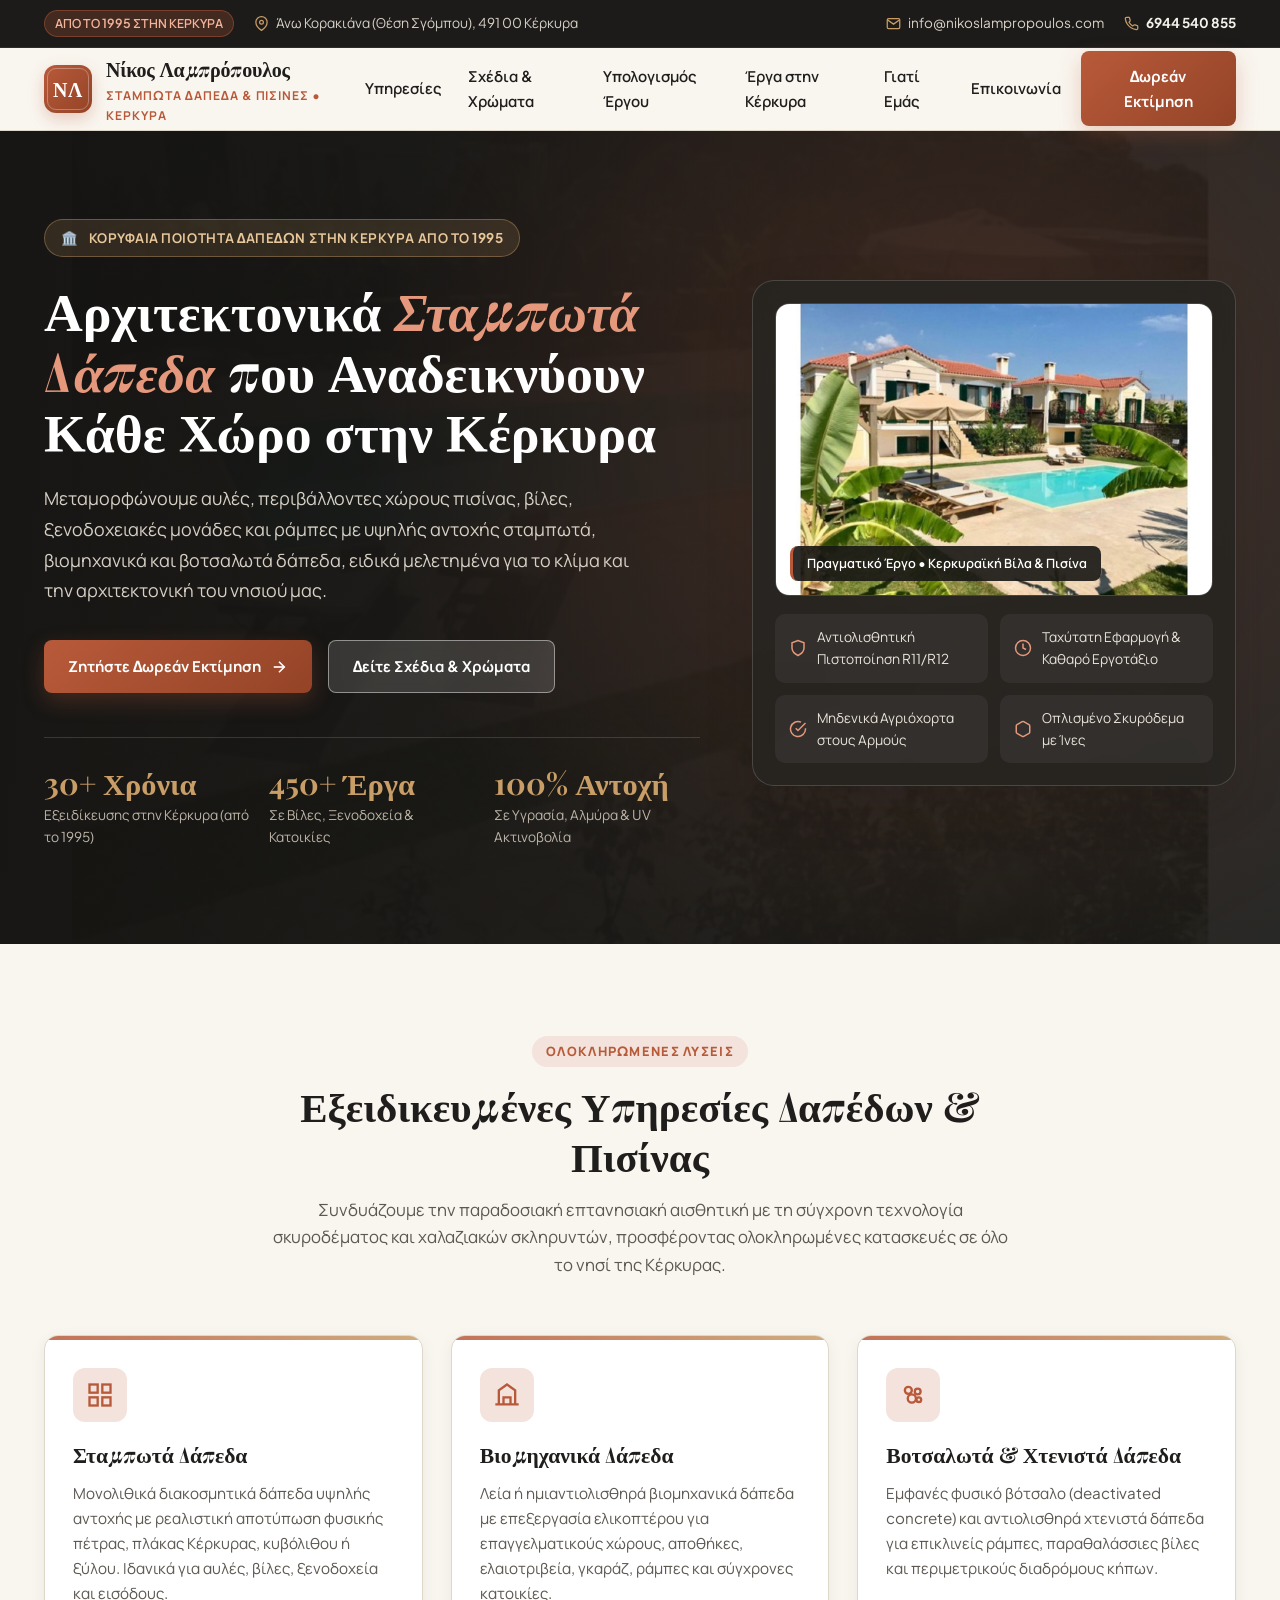
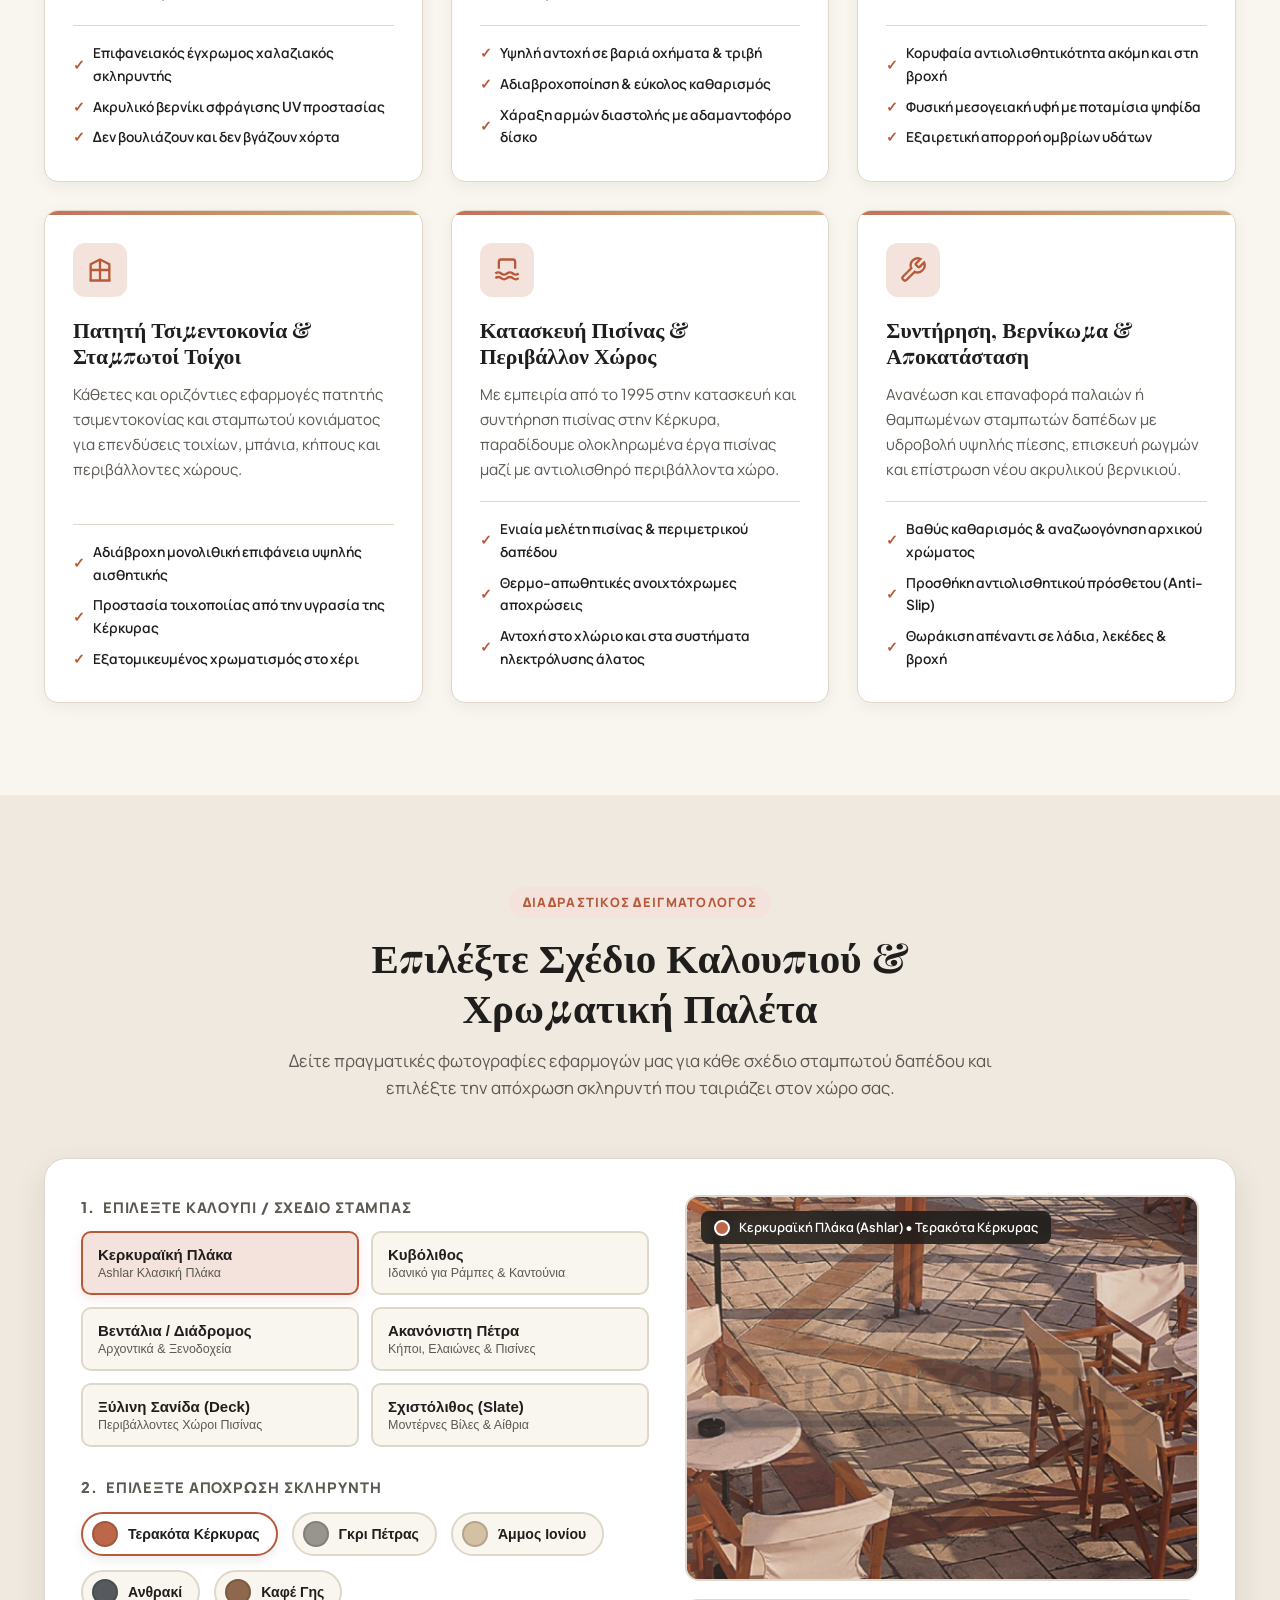
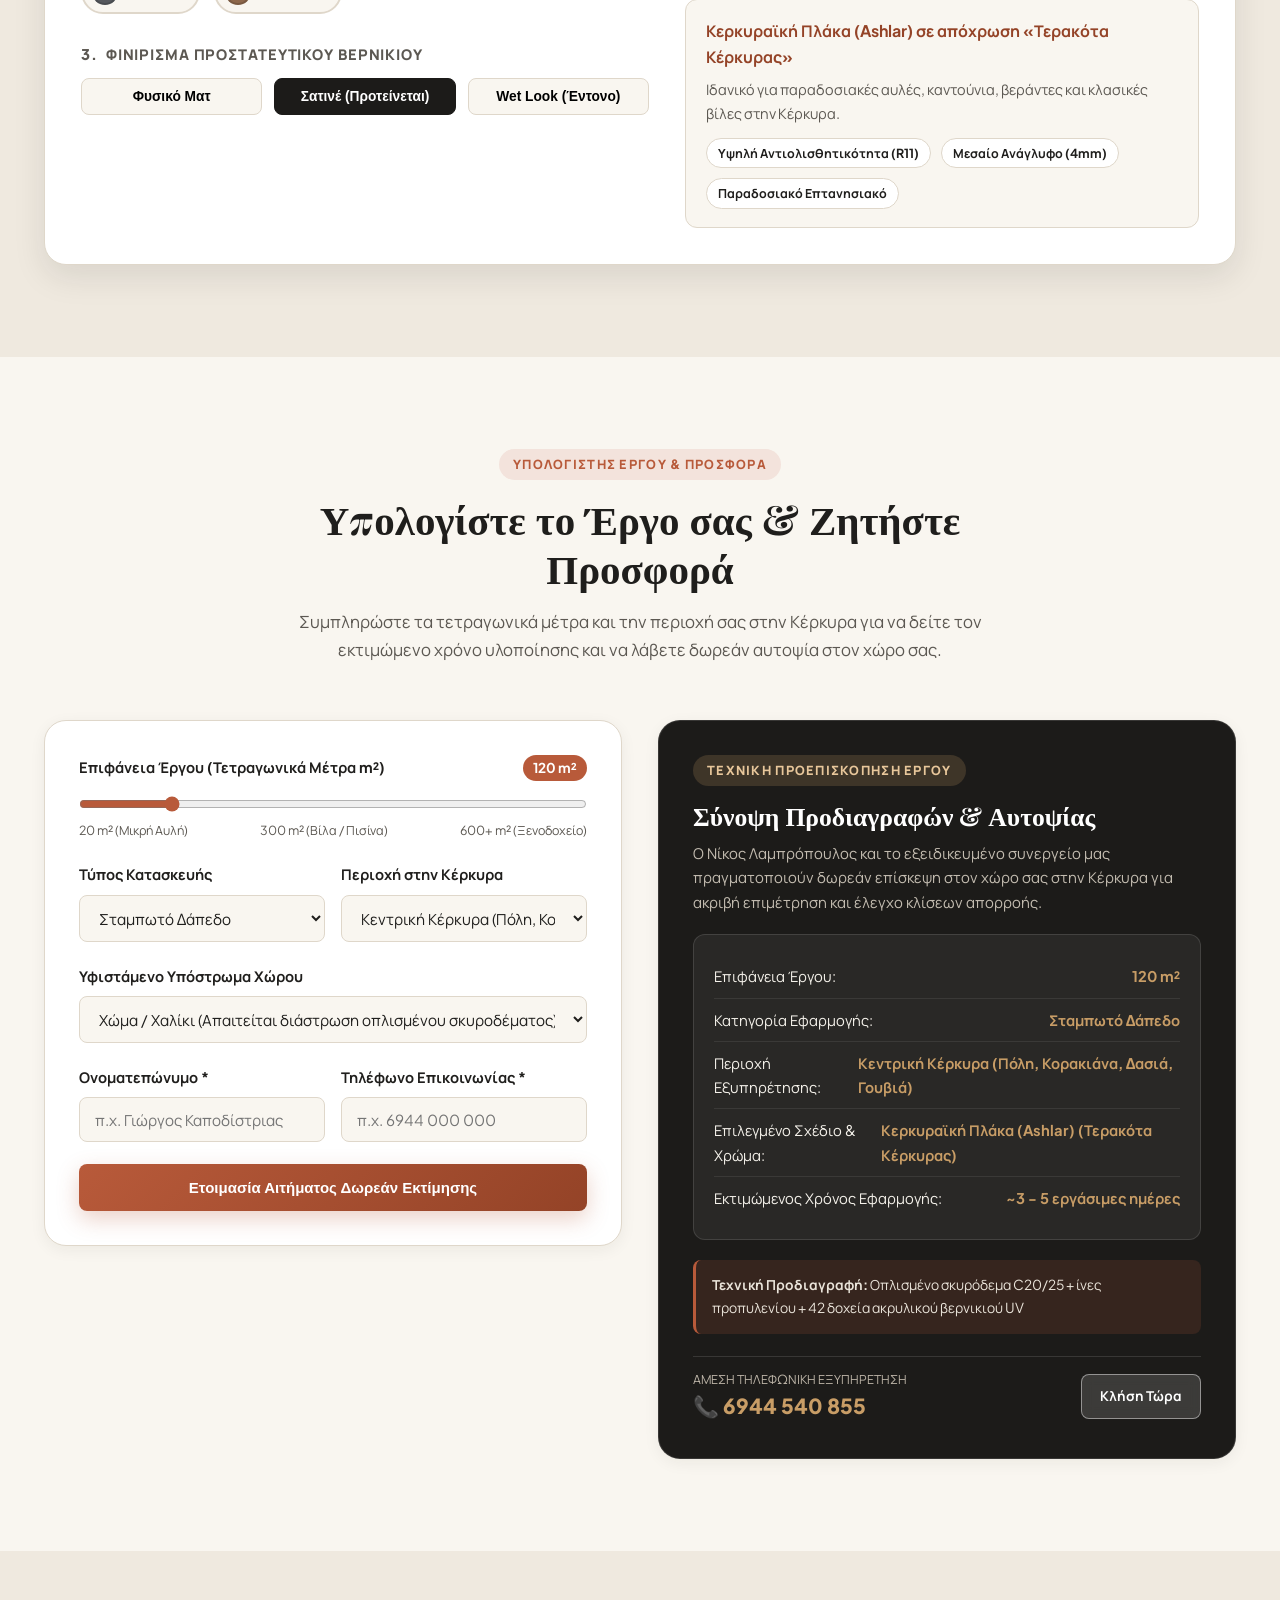
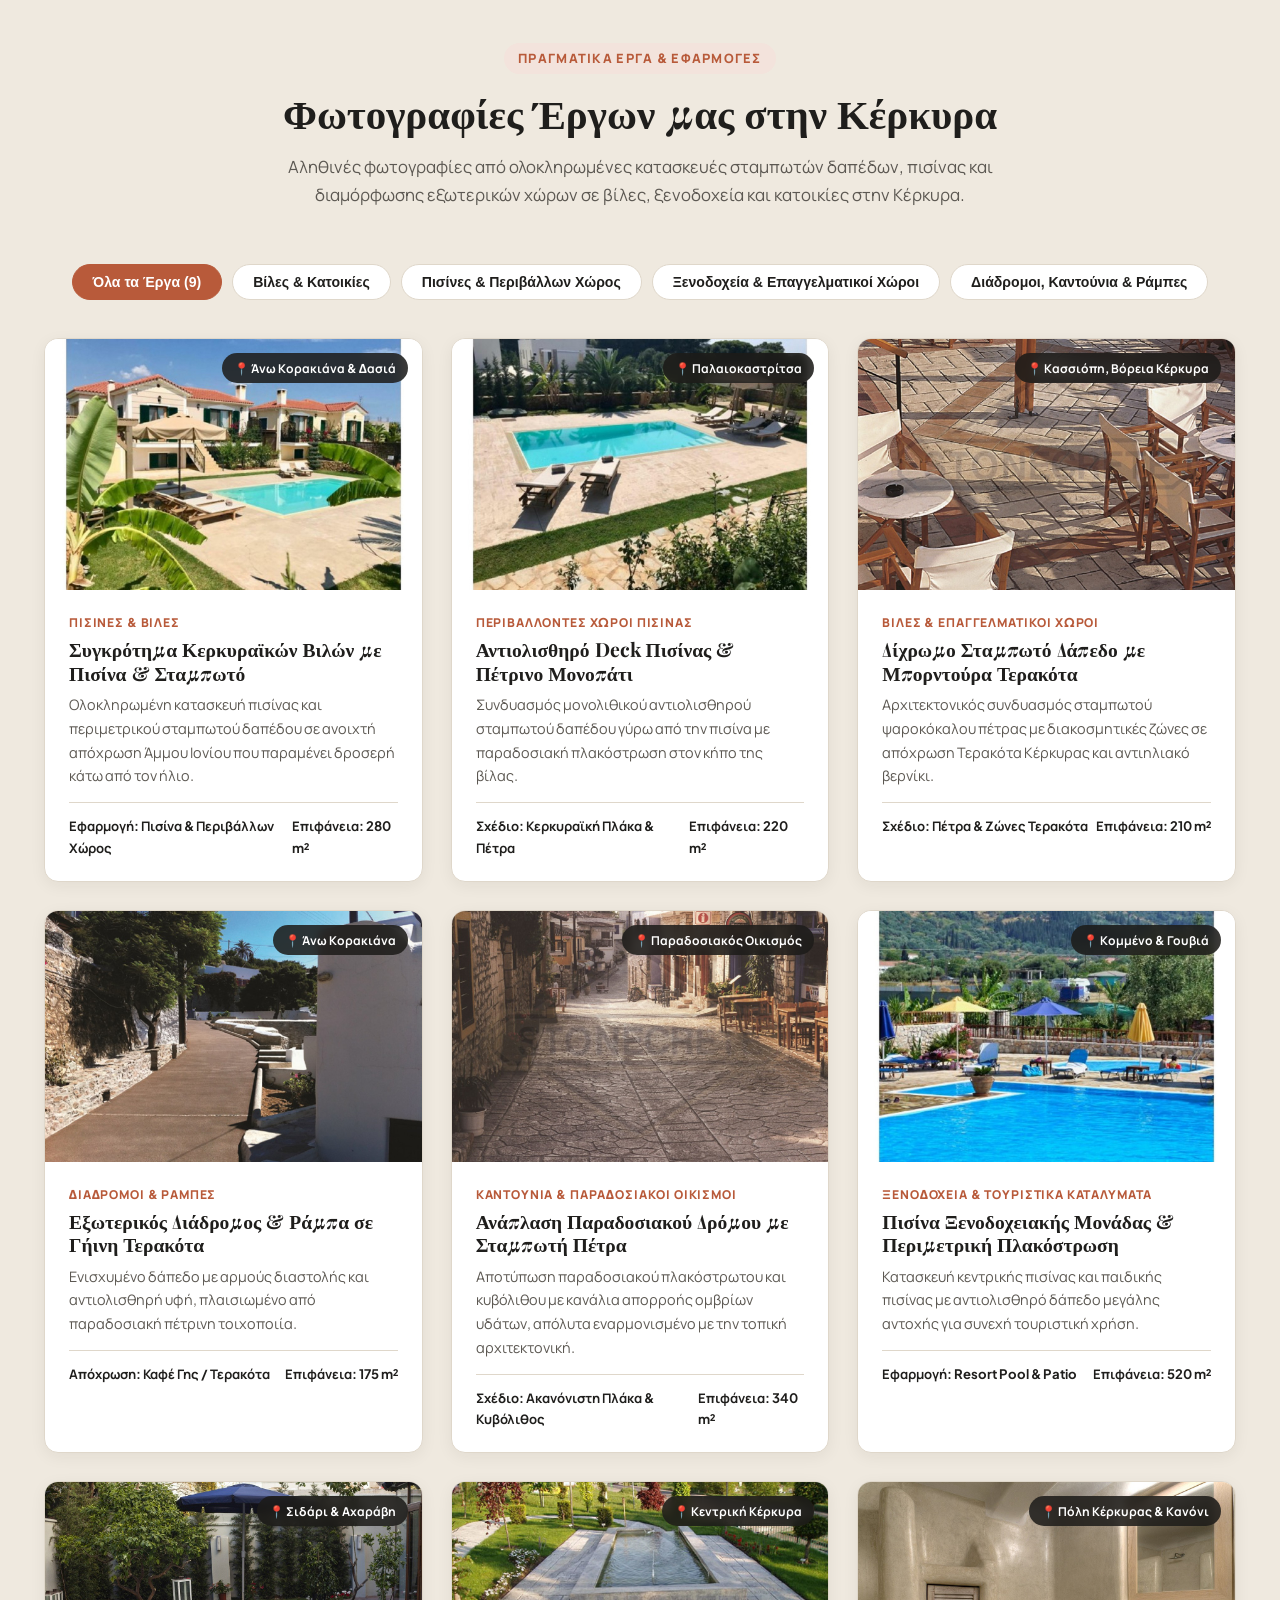
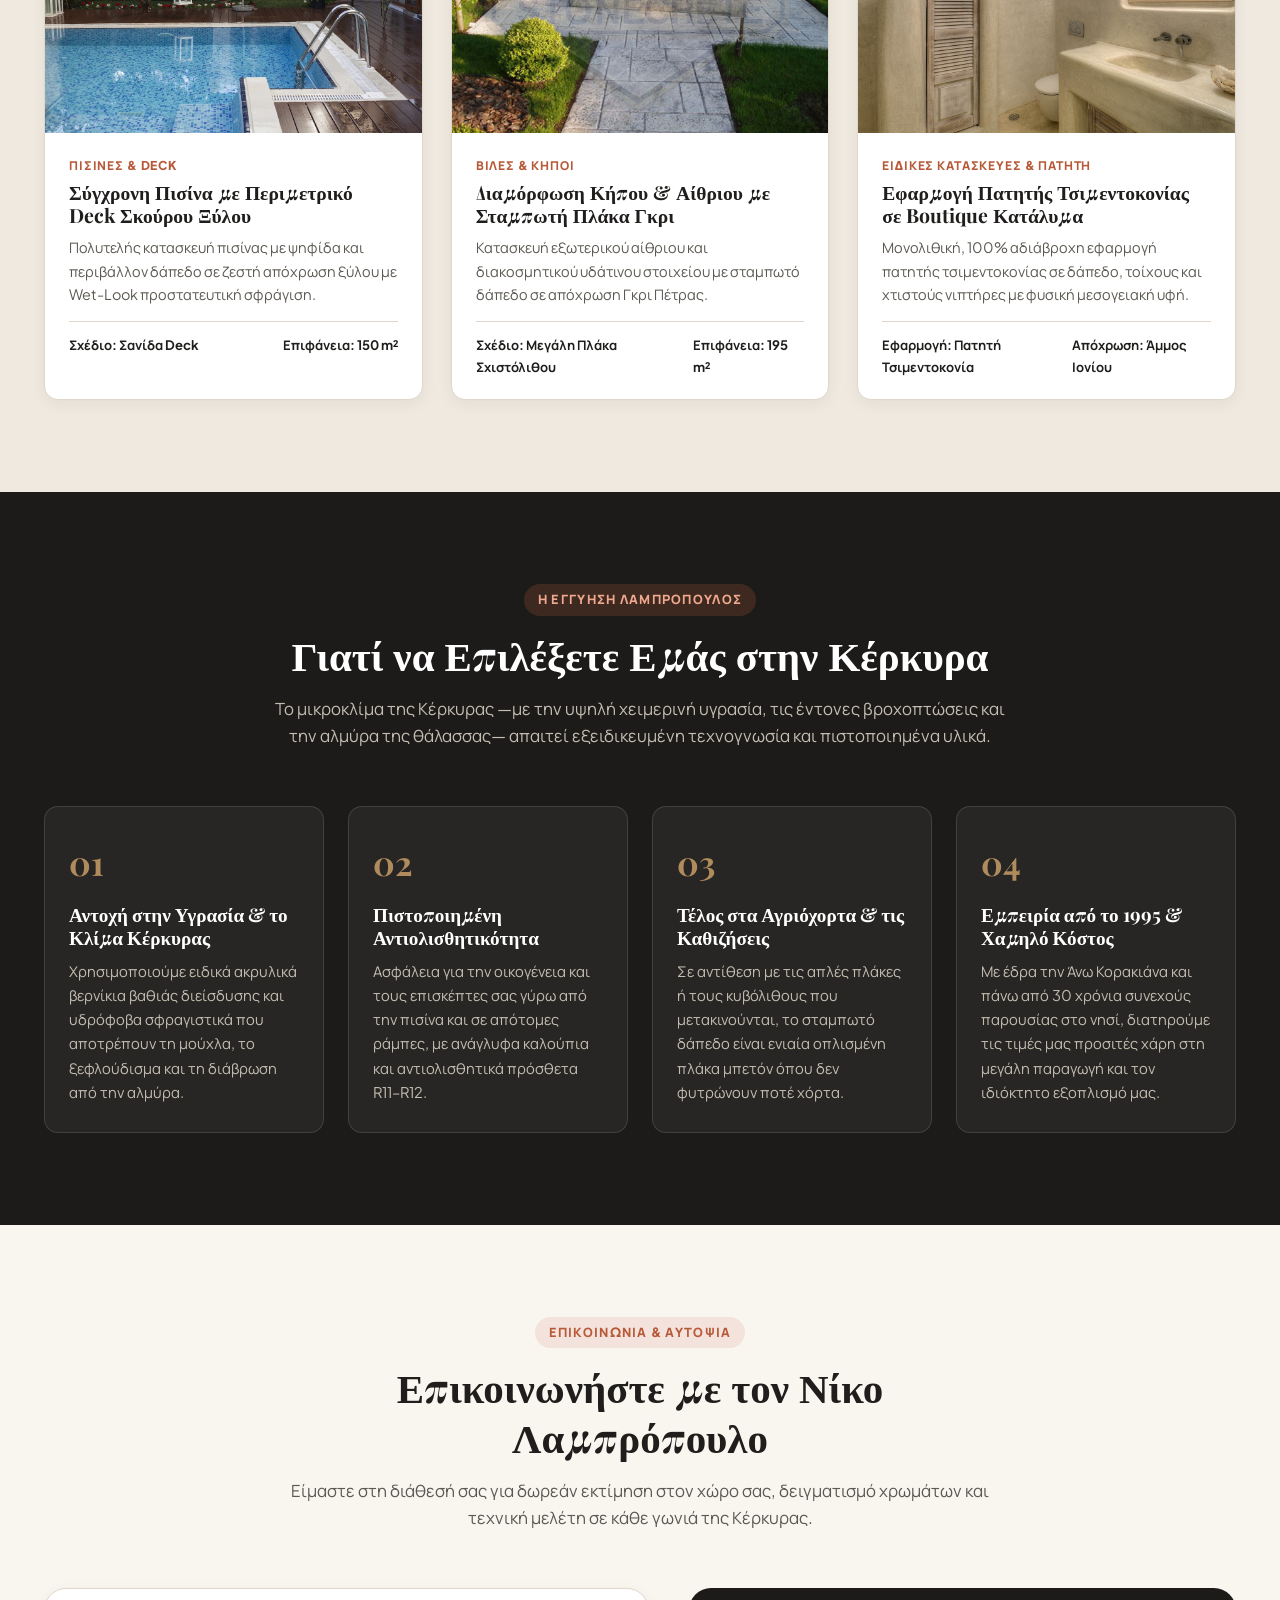
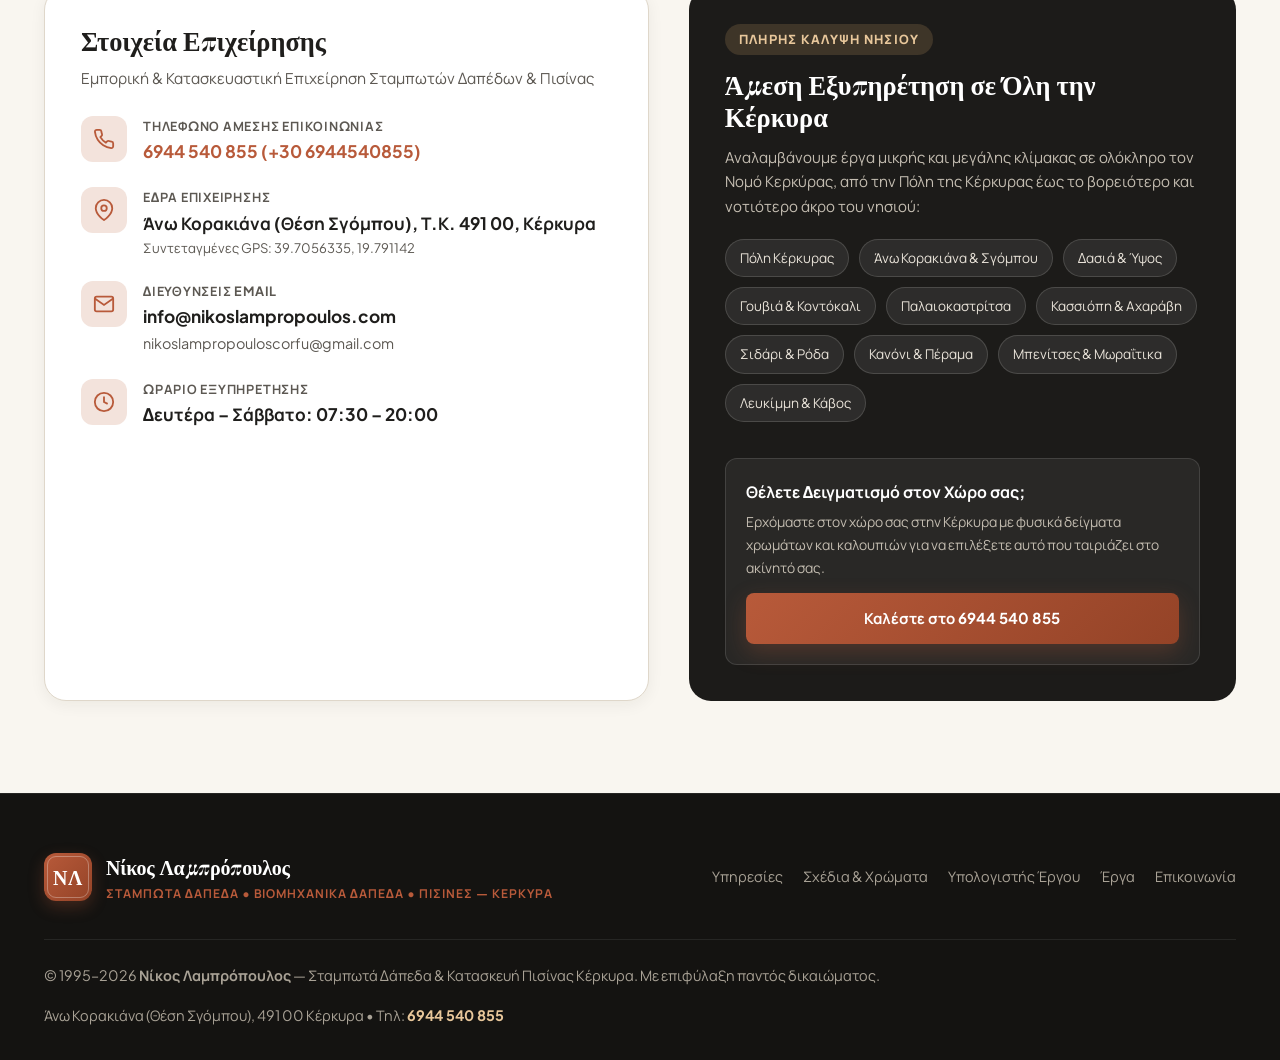
==== commit 00647bc1: "Replace illustration images with real Corfu project photographs of Nikos Lampropoulos" ====
--- a/index.html
+++ b/index.html
@@ -66,7 +66,7 @@
 
   <!-- Hero Section -->
   <section class="hero">
-    <canvas id="heroBgCanvas" class="hero-bg-canvas"></canvas>
+    <img src="assets/project-pool-paleokastritsa.jpg" alt="" class="hero-bg-photo" />
     <div class="hero-overlay"></div>
     <div class="container hero-grid">
       <div class="hero-content">
@@ -107,8 +107,8 @@
 
       <div class="hero-showcase-card">
         <div class="hero-showcase-img-wrap">
-          <img src="assets/project-pool-paleokastritsa.jpg" alt="Σταμπωτό δάπεδο γύρω από πισίνα στην Κέρκυρα - Νίκος Λαμπρόπουλος" />
-          <div class="hero-img-tag">Κερκυραϊκή Πλάκα & Πισίνα • Παλαιοκαστρίτσα</div>
+          <img src="assets/hero-corfu-villa-pool.jpg" alt="Πραγματικό Έργο Σταμπωτού Δαπέδου & Πισίνας σε Βίλα στην Κέρκυρα - Νίκος Λαμπρόπουλος" />
+          <div class="hero-img-tag">Πραγματικό Έργο • Κερκυραϊκή Βίλα & Πισίνα</div>
         </div>
         <div class="hero-card-features">
           <div class="hero-mini-feat">
@@ -204,13 +204,13 @@
             <div class="service-icon">
               <svg viewBox="0 0 24 24" fill="none" stroke="currentColor" stroke-width="2"><path d="M3 21h18"/><path d="M4 21V7l8-4 8 4v14"/><path d="M4 12h16"/><path d="M12 3v18"/></svg>
             </div>
-            <h3 class="service-title">Σταμπωτοί Τοίχοι & Τεχνητοί Βράχοι</h3>
+            <h3 class="service-title">Πατητή Τσιμεντοκονία & Σταμπωτοί Τοίχοι</h3>
             <p class="service-text">
-              Κάθετες εφαρμογές σταμπωτού κονιάματος για επενδύσεις τοιχίων, μάντρες, πεζούλια και διαμόρφωση τεχνητών βράχων σε πισίνες και κήπους.
+              Κάθετες και οριζόντιες εφαρμογές πατητής τσιμεντοκονίας και σταμπωτού κονιάματος για επενδύσεις τοιχίων, μπάνια, κήπους και περιβάλλοντες χώρους.
             </p>
           </div>
           <ul class="service-bullets">
-            <li>Όψη φυσικής ξερολιθιάς ή λαξευτής πέτρας</li>
+            <li>Αδιάβροχη μονολιθική επιφάνεια υψηλής αισθητικής</li>
             <li>Προστασία τοιχοποιίας από την υγρασία της Κέρκυρας</li>
             <li>Εξατομικευμένος χρωματισμός στο χέρι</li>
           </ul>
@@ -262,7 +262,7 @@
         <span class="section-tag">Διαδραστικός Δειγματολόγος</span>
         <h2 class="section-title">Επιλέξτε Σχέδιο Καλουπιού & Χρωματική Παλέτα</h2>
         <p class="section-desc">
-          Δοκιμάστε σε πραγματικό χρόνο τους πιο δημοφιλείς συνδυασμούς σταμπωτών δαπέδων μας στην Κέρκυρα και δείτε τις τεχνικές προδιαγραφές κάθε επιλογής.
+          Δείτε πραγματικές φωτογραφίες εφαρμογών μας για κάθε σχέδιο σταμπωτού δαπέδου και επιλέξτε την απόχρωση σκληρυντή που ταιριάζει στον χώρο σας.
         </p>
       </div>
 
@@ -280,10 +280,10 @@
               </button>
               <button type="button" class="pattern-btn" data-pattern="cobblestone">
                 <span class="pattern-btn-name">Κυβόλιθος</span>
-                <span class="pattern-btn-sub">Ιδανικό για Ράμπες & Εισόδους</span>
+                <span class="pattern-btn-sub">Ιδανικό για Ράμπες & Καντούνια</span>
               </button>
               <button type="button" class="pattern-btn" data-pattern="european_fan">
-                <span class="pattern-btn-name">Βεντάλια Ευρωπαϊκή</span>
+                <span class="pattern-btn-name">Βεντάλια / Διάδρομος</span>
                 <span class="pattern-btn-sub">Αρχοντικά & Ξενοδοχεία</span>
               </button>
               <button type="button" class="pattern-btn" data-pattern="random_stone">
@@ -343,12 +343,15 @@
           </div>
         </div>
 
-        <!-- Live Preview Canvas & Specs -->
+        <!-- Live Photographic Preview & Specs -->
         <div class="customizer-preview-pane">
           <div class="canvas-stage">
-            <canvas id="stampPreviewCanvas" width="640" height="480"></canvas>
-            <div class="canvas-badge-overlay" id="canvasBadgeOverlay">
-              Κερκυραϊκή Πλάκα • Τερακότα Κέρκυρας
+            <img id="customizerPreviewImg" src="assets/project-villa-kassiopi.jpg" alt="Πραγματική Φωτογραφία Σταμπωτού Δαπέδου" style="width:100%;height:100%;object-fit:cover;transition:filter 0.35s ease;" />
+            <div id="customizerTintOverlay" style="position:absolute;inset:0;mix-blend-mode:multiply;pointer-events:none;transition:background 0.35s ease;"></div>
+            <div id="customizerGlossOverlay" style="position:absolute;inset:0;pointer-events:none;transition:background 0.35s ease;"></div>
+            <div class="canvas-badge-overlay" style="display:flex;align-items:center;gap:9px;">
+              <span id="customizerSwatchChip" style="width:16px;height:16px;border-radius:50%;background:#BC664A;border:2px solid #FFF;display:inline-block;flex-shrink:0;"></span>
+              <span id="canvasBadgeOverlay">Κερκυραϊκή Πλάκα • Τερακότα Κέρκυρας</span>
             </div>
           </div>
 
@@ -499,37 +502,37 @@
   <section class="section section-alt" id="projects">
     <div class="container">
       <div class="section-header">
-        <span class="section-tag">Δείγματα Εργασιών</span>
-        <h2 class="section-title">Εφαρμογές & Έργα μας στην Κέρκυρα</h2>
+        <span class="section-tag">Πραγματικά Έργα & Εφαρμογές</span>
+        <h2 class="section-title">Φωτογραφίες Έργων μας στην Κέρκυρα</h2>
         <p class="section-desc">
-          Ανακαλύψτε αντιπροσωπευτικές εφαρμογές σταμπωτών δαπέδων και περιβάλλοντος χώρου πισίνας σε βίλες, τουριστικά καταλύματα και κατοικίες σε όλο το νησί.
+          Αληθινές φωτογραφίες από ολοκληρωμένες κατασκευές σταμπωτών δαπέδων, πισίνας και διαμόρφωσης εξωτερικών χώρων σε βίλες, ξενοδοχεία και κατοικίες στην Κέρκυρα.
         </p>
       </div>
 
       <div class="gallery-filters">
-        <button type="button" class="filter-btn active" data-filter="all">Όλα τα Έργα</button>
+        <button type="button" class="filter-btn active" data-filter="all">Όλα τα Έργα (9)</button>
         <button type="button" class="filter-btn" data-filter="villas">Βίλες & Κατοικίες</button>
-        <button type="button" class="filter-btn" data-filter="pools">Περιβάλλοντες Χώροι Πισίνας</button>
-        <button type="button" class="filter-btn" data-filter="hotels">Ξενοδοχεία & Καταλύματα</button>
-        <button type="button" class="filter-btn" data-filter="ramps">Ράμπες & Parking</button>
+        <button type="button" class="filter-btn" data-filter="pools">Πισίνες & Περιβάλλων Χώρος</button>
+        <button type="button" class="filter-btn" data-filter="hotels">Ξενοδοχεία & Επαγγελματικοί Χώροι</button>
+        <button type="button" class="filter-btn" data-filter="ramps">Διάδρομοι, Καντούνια & Ράμπες</button>
       </div>
 
       <div class="gallery-grid">
         <!-- Project 1 -->
-        <article class="project-card" data-category="villas">
+        <article class="project-card" data-category="pools">
           <div class="project-img-box">
-            <img src="assets/project-villa-kassiopi.jpg" alt="Σταμπωτό Δάπεδο σε Βίλα στην Κασσιόπη Κέρκυρας" />
-            <span class="project-loc-badge">📍 Κασσιόπη, Βόρεια Κέρκυρα</span>
+            <img src="assets/hero-corfu-villa-pool.jpg" alt="Κατασκευή Πισίνας και Σταμπωτού Δαπέδου σε Κερκυραϊκή Βίλα" />
+            <span class="project-loc-badge">📍 Άνω Κορακιάνα & Δασιά</span>
           </div>
           <div class="project-body">
-            <div class="project-cat">Βίλες & Κατοικίες</div>
-            <h3 class="project-title">Παραδοσιακή Αυλή Βίλας με Κερκυραϊκή Πλάκα</h3>
+            <div class="project-cat">Πισίνες & Βίλες</div>
+            <h3 class="project-title">Συγκρότημα Κερκυραϊκών Βιλών με Πισίνα & Σταμπωτό</h3>
             <p class="project-desc">
-              Εφαρμογή σταμπωτού δαπέδου σε απόχρωση Τερακότα Κέρκυρας με διπλή αντιηλιακή σφράγιση για απόλυτη εναρμόνιση με την επτανησιακή αρχιτεκτονική.
+              Ολοκληρωμένη κατασκευή πισίνας και περιμετρικού σταμπωτού δαπέδου σε ανοιχτή απόχρωση Άμμου Ιονίου που παραμένει δροσερή κάτω από τον ήλιο.
             </p>
             <div class="project-meta">
-              <span>Σχέδιο: Κερκυραϊκή Πλάκα</span>
-              <span>Επιφάνεια: 210 m²</span>
+              <span>Εφαρμογή: Πισίνα & Περιβάλλων Χώρος</span>
+              <span>Επιφάνεια: 280 m²</span>
             </div>
           </div>
         </article>
@@ -537,37 +540,37 @@
         <!-- Project 2 -->
         <article class="project-card" data-category="pools">
           <div class="project-img-box">
-            <img src="assets/project-pool-paleokastritsa.jpg" alt="Περιβάλλων Χώρος Πισίνας στην Παλαιοκαστρίτσα" />
+            <img src="assets/project-pool-paleokastritsa.jpg" alt="Περιβάλλων Χώρος Πισίνας στην Παλαιοκαστρίτσα Κέρκυρας" />
             <span class="project-loc-badge">📍 Παλαιοκαστρίτσα</span>
           </div>
           <div class="project-body">
             <div class="project-cat">Περιβάλλοντες Χώροι Πισίνας</div>
-            <h3 class="project-title">Κατασκευή Πισίνας & Αντιολισθηρό Deck Άμμου</h3>
+            <h3 class="project-title">Αντιολισθηρό Deck Πισίνας & Πέτρινο Μονοπάτι</h3>
             <p class="project-desc">
-              Ολοκληρωμένη διαμόρφωση πισίνας και περιμετρικού σταμπωτού δαπέδου σε ψυχρή απόχρωση Άμμος Ιονίου που δεν καίει κάτω από τον καλοκαιρινό ήλιο.
+              Συνδυασμός μονολιθικού αντιολισθηρού σταμπωτού δαπέδου γύρω από την πισίνα με παραδοσιακή πλακόστρωση στον κήπο της βίλας.
             </p>
             <div class="project-meta">
-              <span>Σχέδιο: Ακανόνιστη Πέτρα</span>
-              <span>Επιφάνεια: 165 m²</span>
+              <span>Σχέδιο: Κερκυραϊκή Πλάκα & Πέτρα</span>
+              <span>Επιφάνεια: 220 m²</span>
             </div>
           </div>
         </article>
 
         <!-- Project 3 -->
-        <article class="project-card" data-category="hotels">
+        <article class="project-card" data-category="villas">
           <div class="project-img-box">
-            <img src="assets/project-hotel-kommeno.jpg" alt="Ξενοδοχειακό Συγκρότημα στο Κομμένο Κέρκυρας" />
-            <span class="project-loc-badge">📍 Κομμένο & Δασιά</span>
+            <img src="assets/project-villa-kassiopi.jpg" alt="Σταμπωτό Δάπεδο με Μπορντούρα Τερακότα στην Κασσιόπη" />
+            <span class="project-loc-badge">📍 Κασσιόπη, Βόρεια Κέρκυρα</span>
           </div>
           <div class="project-body">
-            <div class="project-cat">Ξενοδοχεία & Τουριστικά Καταλύματα</div>
-            <h3 class="project-title">Διάδρομοι & Αίθριο Boutique Resort</h3>
+            <div class="project-cat">Βίλες & Επαγγελματικοί Χώροι</div>
+            <h3 class="project-title">Δίχρωμο Σταμπωτό Δάπεδο με Μπορντούρα Τερακότα</h3>
             <p class="project-desc">
-              Μονολιθικό σταμπωτό δάπεδο υψηλής αντοχής για συνεχή διέλευση επισκεπτών, μηδενική ανάγκη συντήρησης και άψογη αισθητική.
+              Αρχιτεκτονικός συνδυασμός σταμπωτού ψαροκόκαλου πέτρας με διακοσμητικές ζώνες σε απόχρωση Τερακότα Κέρκυρας και αντιηλιακό βερνίκι.
             </p>
             <div class="project-meta">
-              <span>Σχέδιο: Σχιστόλιθος Γκρι</span>
-              <span>Επιφάνεια: 480 m²</span>
+              <span>Σχέδιο: Πέτρα & Ζώνες Τερακότα</span>
+              <span>Επιφάνεια: 210 m²</span>
             </div>
           </div>
         </article>
@@ -575,37 +578,37 @@
         <!-- Project 4 -->
         <article class="project-card" data-category="ramps">
           <div class="project-img-box">
-            <img src="assets/project-ramp-korakiana.jpg" alt="Ράμπα & Χώρος Στάθμευσης στην Άνω Κορακιάνα" />
+            <img src="assets/project-ramp-korakiana.jpg" alt="Διάδρομος και Ράμπα Σταμπωτού Δαπέδου στην Κέρκυρα" />
             <span class="project-loc-badge">📍 Άνω Κορακιάνα</span>
           </div>
           <div class="project-body">
-            <div class="project-cat">Ράμπες & Χώροι Στάθμευσης</div>
-            <h3 class="project-title">Αντιολισθηρή Ράμπα Υψηλής Κλίσης & Parking</h3>
+            <div class="project-cat">Διάδρομοι & Ράμπες</div>
+            <h3 class="project-title">Εξωτερικός Διάδρομος & Ράμπα σε Γήινη Τερακότα</h3>
             <p class="project-desc">
-              Ενισχυμένο δάπεδο με χαλύβδινο πλέγμα και βαθύ ανάγλυφο Βεντάλιας σε Ανθρακί τόνο για μέγιστη πρόσφυση ελαστικών στη βροχή.
+              Ενισχυμένο δάπεδο με αρμούς διαστολής και αντιολισθηρή υφή, πλαισιωμένο από παραδοσιακή πέτρινη τοιχοποιία.
             </p>
             <div class="project-meta">
-              <span>Σχέδιο: Ευρωπαϊκή Βεντάλια</span>
-              <span>Επιφάνεια: 190 m²</span>
+              <span>Απόχρωση: Καφέ Γης / Τερακότα</span>
+              <span>Επιφάνεια: 175 m²</span>
             </div>
           </div>
         </article>
 
         <!-- Project 5 -->
-        <article class="project-card" data-category="pools">
+        <article class="project-card" data-category="ramps">
           <div class="project-img-box">
-            <img src="assets/project-wood-sidari.jpg" alt="Σταμπωτό Ξύλινη Σανίδα γύρω από πισίνα στο Σιδάρι" />
-            <span class="project-loc-badge">📍 Σιδάρι & Αχαράβη</span>
+            <img src="assets/project-cobble-corfu-town.jpg" alt="Σταμπωτό Καντούνι & Πλακόστρωτο στην Κέρκυρα" />
+            <span class="project-loc-badge">📍 Παραδοσιακός Οικισμός</span>
           </div>
           <div class="project-body">
-            <div class="project-cat">Περιβάλλοντες Χώροι Πισίνας</div>
-            <h3 class="project-title">Σταμπωτό Deck Ξύλινης Σανίδας σε Τουριστική Βίλα</h3>
+            <div class="project-cat">Καντούνια & Παραδοσιακοί Οικισμοί</div>
+            <h3 class="project-title">Ανάπλαση Παραδοσιακού Δρόμου με Σταμπωτή Πέτρα</h3>
             <p class="project-desc">
-              Όλη η φυσική γοητεία του ξύλινου deck γύρω από την πισίνα, με την αιώνια αντοχή του οπλισμένου σκυροδέματος.
+              Αποτύπωση παραδοσιακού πλακόστρωτου και κυβόλιθου με κανάλια απορροής ομβρίων υδάτων, απόλυτα εναρμονισμένο με την τοπική αρχιτεκτονική.
             </p>
             <div class="project-meta">
-              <span>Σχέδιο: Ξύλινη Σανίδα</span>
-              <span>Επιφάνεια: 140 m²</span>
+              <span>Σχέδιο: Ακανόνιστη Πλάκα & Κυβόλιθος</span>
+              <span>Επιφάνεια: 340 m²</span>
             </div>
           </div>
         </article>
@@ -613,18 +616,75 @@
         <!-- Project 6 -->
         <article class="project-card" data-category="hotels">
           <div class="project-img-box">
-            <img src="assets/project-cobble-corfu-town.jpg" alt="Κυβόλιθος σε Αρχοντικό στην Πόλη της Κέρκυρας" />
-            <span class="project-loc-badge">📍 Πόλη Κέρκυρας (Καντούνι)</span>
+            <img src="assets/project-hotel-kommeno.jpg" alt="Ξενοδοχειακή Πισίνα & Σταμπωτό Δάπεδο στην Κέρκυρα" />
+            <span class="project-loc-badge">📍 Κομμένο & Γουβιά</span>
           </div>
           <div class="project-body">
-            <div class="project-cat">Βίλες & Ιστορικά Κτίρια</div>
-            <h3 class="project-title">Ανάπλαση Εσωτερικής Αυλής Κερκυραϊκού Αρχοντικού</h3>
+            <div class="project-cat">Ξενοδοχεία & Τουριστικά Καταλύματα</div>
+            <h3 class="project-title">Πισίνα Ξενοδοχειακής Μονάδας & Περιμετρική Πλακόστρωση</h3>
             <p class="project-desc">
-              Παραδοσιακό σχέδιο Κυβόλιθου & Βεντάλιας σε γήινους τόνους πέτρας, με σεβασμό στην ιστορική φυσιογνωμία της Κέρκυρας.
+              Κατασκευή κεντρικής πισίνας και παιδικής πισίνας με αντιολισθηρό δάπεδο μεγάλης αντοχής για συνεχή τουριστική χρήση.
             </p>
             <div class="project-meta">
-              <span>Σχέδιο: Κλασικός Κυβόλιθος</span>
-              <span>Επιφάνεια: 115 m²</span>
+              <span>Εφαρμογή: Resort Pool & Patio</span>
+              <span>Επιφάνεια: 520 m²</span>
+            </div>
+          </div>
+        </article>
+
+        <!-- Project 7 -->
+        <article class="project-card" data-category="pools">
+          <div class="project-img-box">
+            <img src="assets/project-wood-sidari.jpg" alt="Πισίνα με Σταμπωτό Deck Ξύλου στο Σιδάρι Κέρκυρας" />
+            <span class="project-loc-badge">📍 Σιδάρι & Αχαράβη</span>
+          </div>
+          <div class="project-body">
+            <div class="project-cat">Πισίνες & Deck</div>
+            <h3 class="project-title">Σύγχρονη Πισίνα με Περιμετρικό Deck Σκούρου Ξύλου</h3>
+            <p class="project-desc">
+              Πολυτελής κατασκευή πισίνας με ψηφίδα και περιβάλλον δάπεδο σε ζεστή απόχρωση ξύλου με Wet-Look προστατευτική σφράγιση.
+            </p>
+            <div class="project-meta">
+              <span>Σχέδιο: Σανίδα Deck</span>
+              <span>Επιφάνεια: 150 m²</span>
+            </div>
+          </div>
+        </article>
+
+        <!-- Project 8 -->
+        <article class="project-card" data-category="villas">
+          <div class="project-img-box">
+            <img src="assets/project-garden-patio.jpg" alt="Σταμπωτό Δάπεδο Κήπου σε Γκρι Πέτρα στην Κέρκυρα" />
+            <span class="project-loc-badge">📍 Κεντρική Κέρκυρα</span>
+          </div>
+          <div class="project-body">
+            <div class="project-cat">Βίλες & Κήποι</div>
+            <h3 class="project-title">Διαμόρφωση Κήπου & Αίθριου με Σταμπωτή Πλάκα Γκρι</h3>
+            <p class="project-desc">
+              Κατασκευή εξωτερικού αίθριου και διακοσμητικού υδάτινου στοιχείου με σταμπωτό δάπεδο σε απόχρωση Γκρι Πέτρας.
+            </p>
+            <div class="project-meta">
+              <span>Σχέδιο: Μεγάλη Πλάκα Σχιστόλιθου</span>
+              <span>Επιφάνεια: 195 m²</span>
+            </div>
+          </div>
+        </article>
+
+        <!-- Project 9 -->
+        <article class="project-card" data-category="hotels">
+          <div class="project-img-box">
+            <img src="assets/project-patiti-interior.jpg" alt="Πατητή Τσιμεντοκονία σε Τουριστική Βίλα στην Κέρκυρα" />
+            <span class="project-loc-badge">📍 Πόλη Κέρκυρας & Κανόνι</span>
+          </div>
+          <div class="project-body">
+            <div class="project-cat">Ειδικές Κατασκευές & Πατητή</div>
+            <h3 class="project-title">Εφαρμογή Πατητής Τσιμεντοκονίας σε Boutique Κατάλυμα</h3>
+            <p class="project-desc">
+              Μονολιθική, 100% αδιάβροχη εφαρμογή πατητής τσιμεντοκονίας σε δάπεδο, τοίχους και χτιστούς νιπτήρες με φυσική μεσογειακή υφή.
+            </p>
+            <div class="project-meta">
+              <span>Εφαρμογή: Πατητή Τσιμεντοκονία</span>
+              <span>Απόχρωση: Άμμος Ιονίου</span>
             </div>
           </div>
         </article>
--- a/css/styles.css
+++ b/css/styles.css
@@ -300,12 +300,14 @@
   overflow: hidden;
 }
 
-.hero-bg-canvas {
+.hero-bg-photo {
   position: absolute;
   inset: 0;
   width: 100%;
   height: 100%;
-  opacity: 0.32;
+  object-fit: cover;
+  opacity: 0.24;
+  filter: contrast(1.08) saturate(1.05);
   pointer-events: none;
 }
 
@@ -313,7 +315,7 @@
   position: absolute;
   inset: 0;
   background: radial-gradient(circle at 75% 35%, rgba(184, 90, 58, 0.22), transparent 55%),
-              linear-gradient(95deg, rgba(22, 21, 19, 0.95) 0%, rgba(28, 27, 25, 0.85) 55%, rgba(28, 27, 25, 0.68) 100%);
+              linear-gradient(95deg, rgba(20, 19, 17, 0.96) 0%, rgba(26, 25, 23, 0.88) 55%, rgba(28, 27, 25, 0.76) 100%);
   pointer-events: none;
 }
 
@@ -399,8 +401,8 @@
 
 /* Hero Architectural Showcase Card */
 .hero-showcase-card {
-  background: rgba(39, 37, 34, 0.86);
-  border: 1px solid rgba(255, 255, 255, 0.14);
+  background: rgba(39, 37, 34, 0.88);
+  border: 1px solid rgba(255, 255, 255, 0.16);
   border-radius: var(--radius-lg);
   padding: 22px;
   box-shadow: var(--shadow-lg);
@@ -411,9 +413,9 @@
   position: relative;
   border-radius: var(--radius-md);
   overflow: hidden;
-  aspect-ratio: 16 / 11;
+  aspect-ratio: 3 / 2;
   margin-bottom: 18px;
-  border: 1px solid rgba(255, 255, 255, 0.12);
+  border: 1px solid rgba(255, 255, 255, 0.14);
 }
 
 .hero-showcase-img-wrap img {
@@ -426,7 +428,7 @@
   position: absolute;
   bottom: 14px;
   left: 14px;
-  background: rgba(24, 23, 21, 0.88);
+  background: rgba(24, 23, 21, 0.90);
   color: #FFF;
   padding: 7px 14px;
   border-radius: 8px;
@@ -963,8 +965,9 @@
 
 .project-img-box {
   position: relative;
-  aspect-ratio: 16 / 11;
+  aspect-ratio: 3 / 2;
   overflow: hidden;
+  background: #272522;
 }
 
 .project-img-box img {
@@ -982,12 +985,13 @@
   position: absolute;
   top: 14px;
   right: 14px;
-  background: rgba(28, 27, 25, 0.84);
+  background: rgba(28, 27, 25, 0.86);
   color: #FFF;
   padding: 5px 12px;
   border-radius: 99px;
   font-size: 0.76rem;
   font-weight: 700;
+  backdrop-filter: blur(4px);
 }
 
 .project-body {
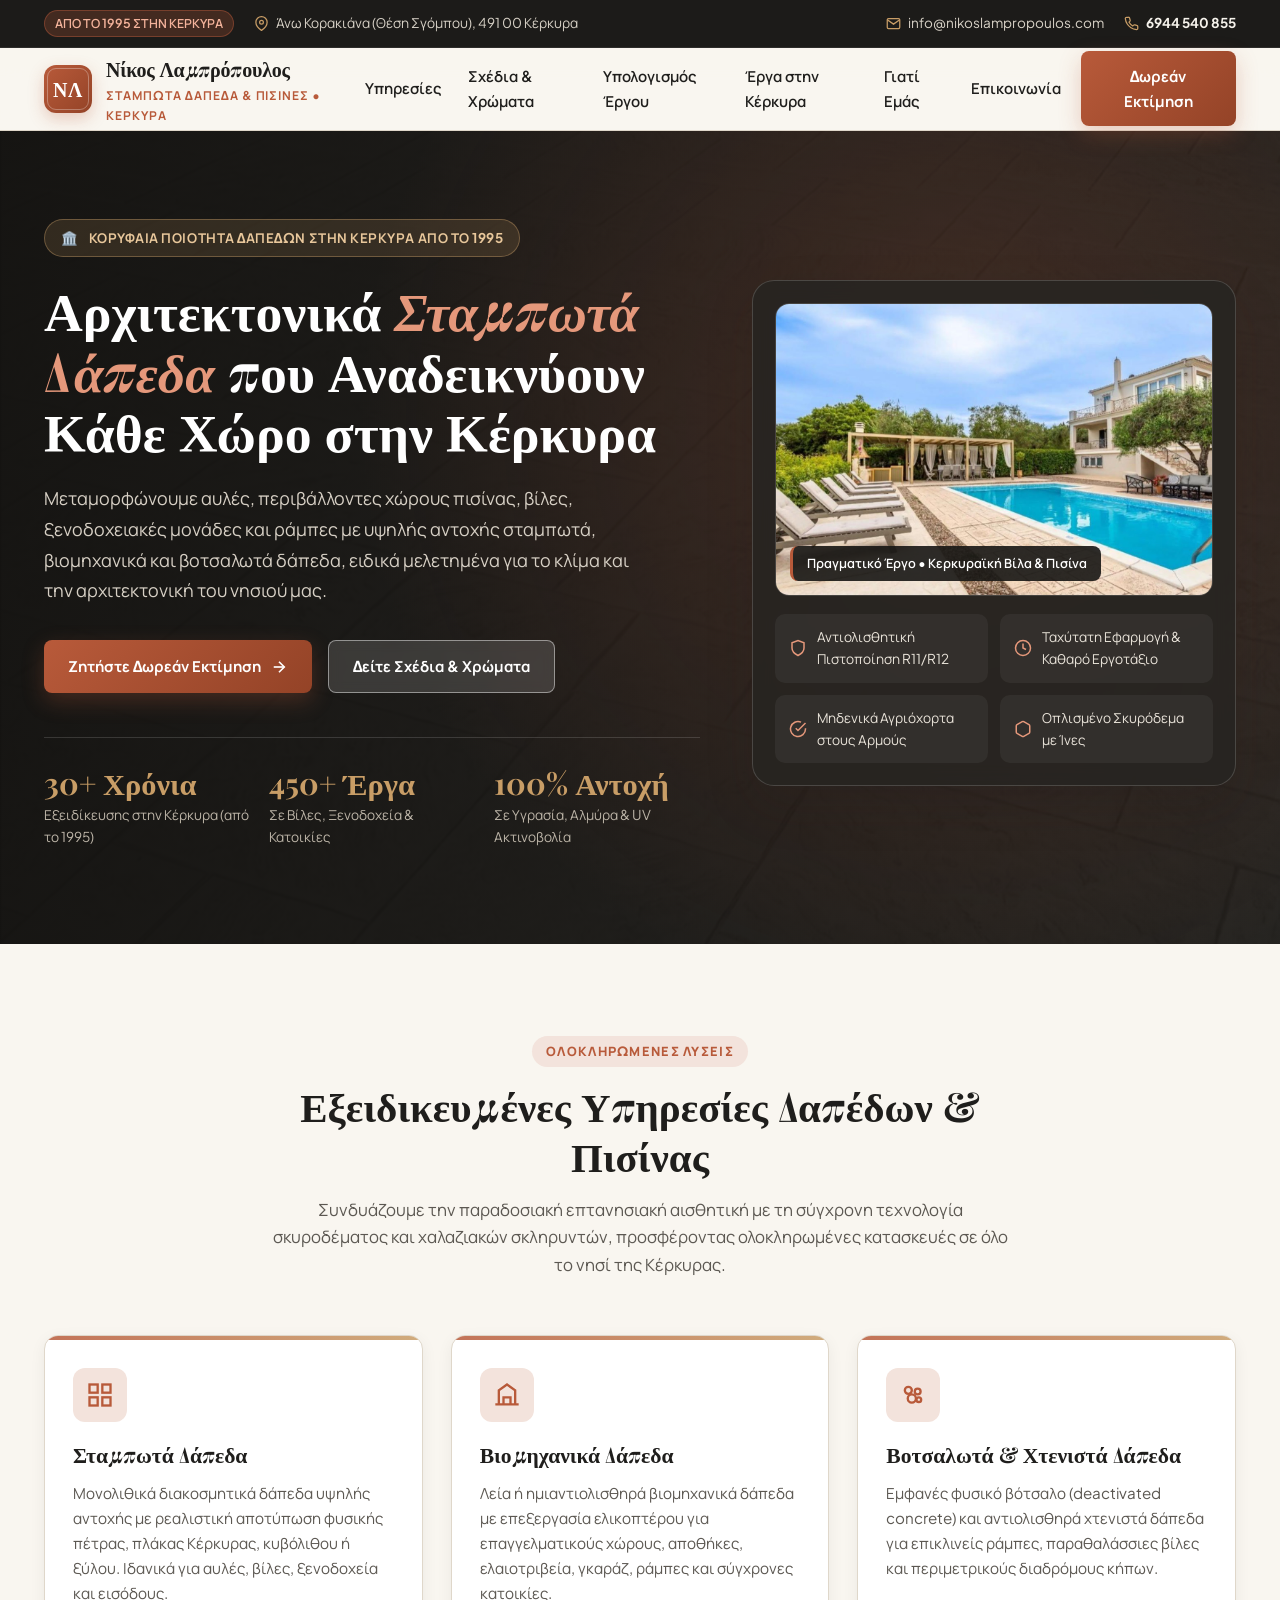
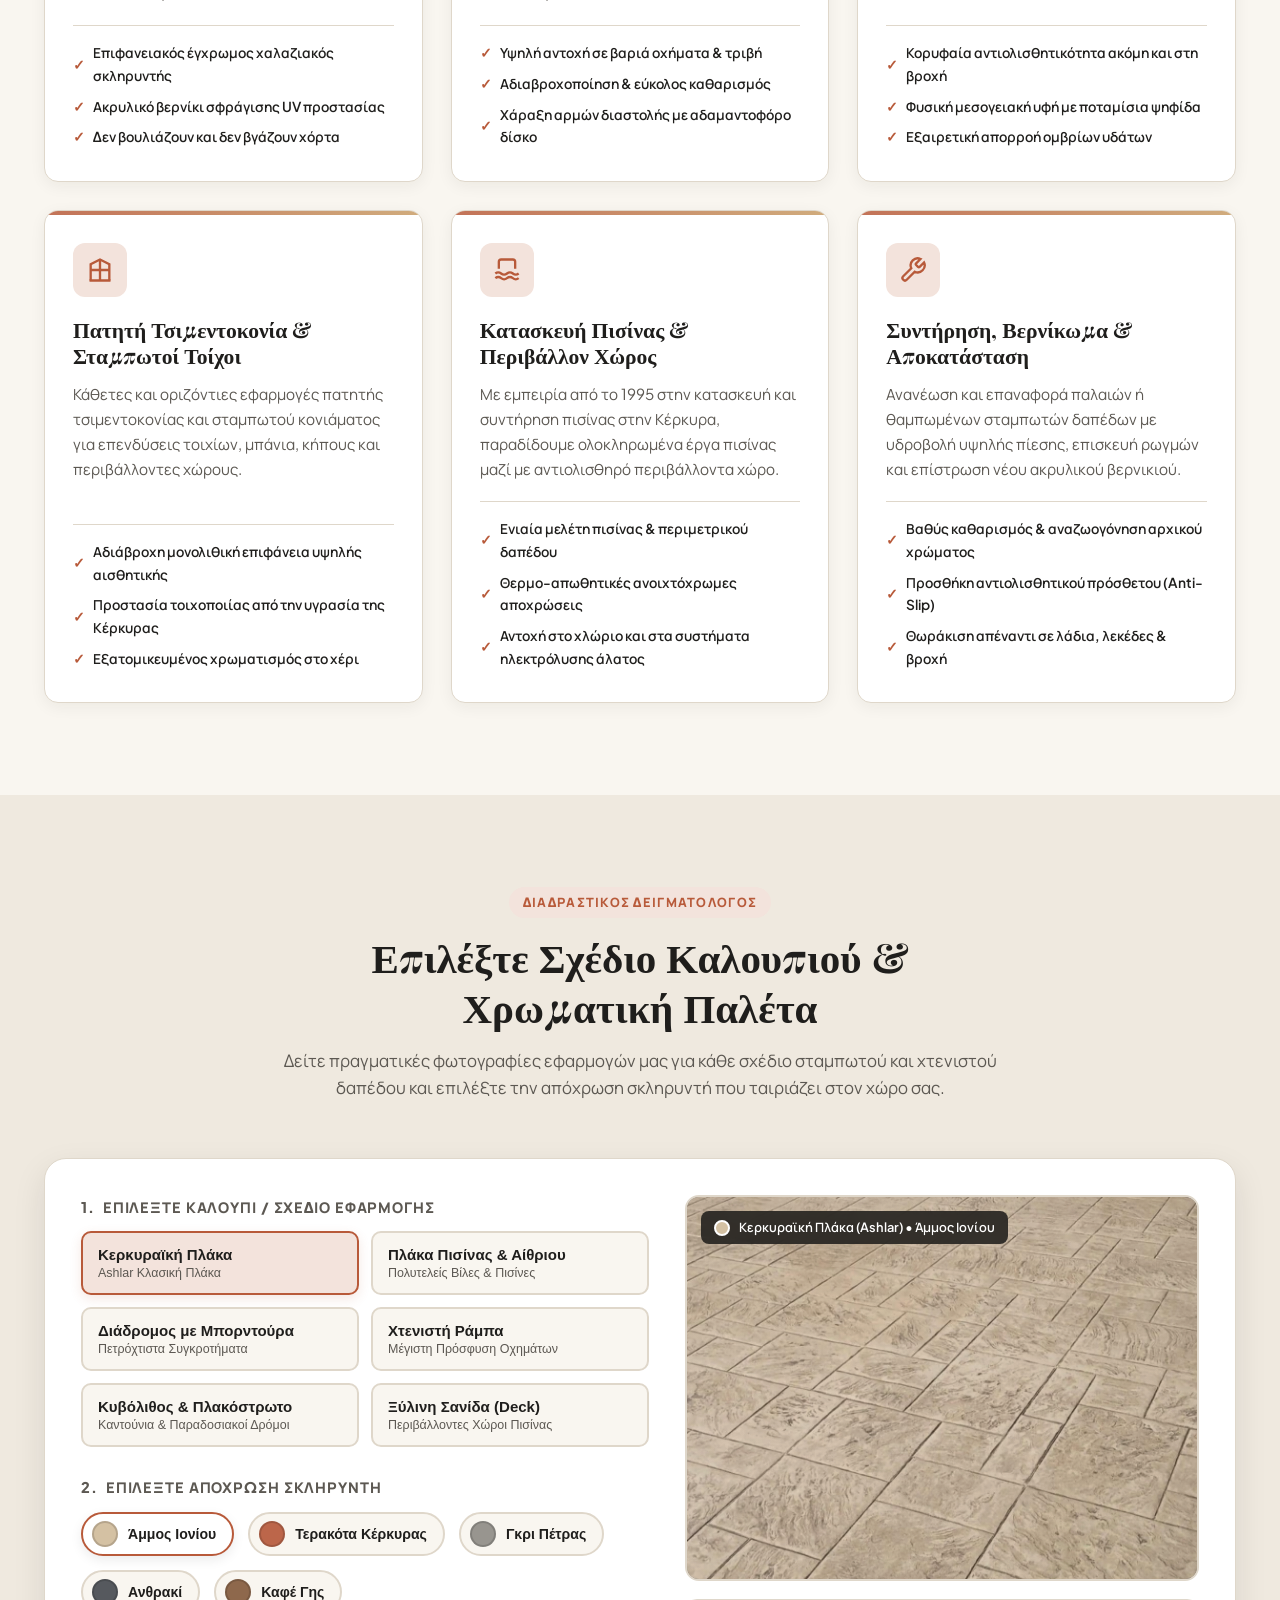
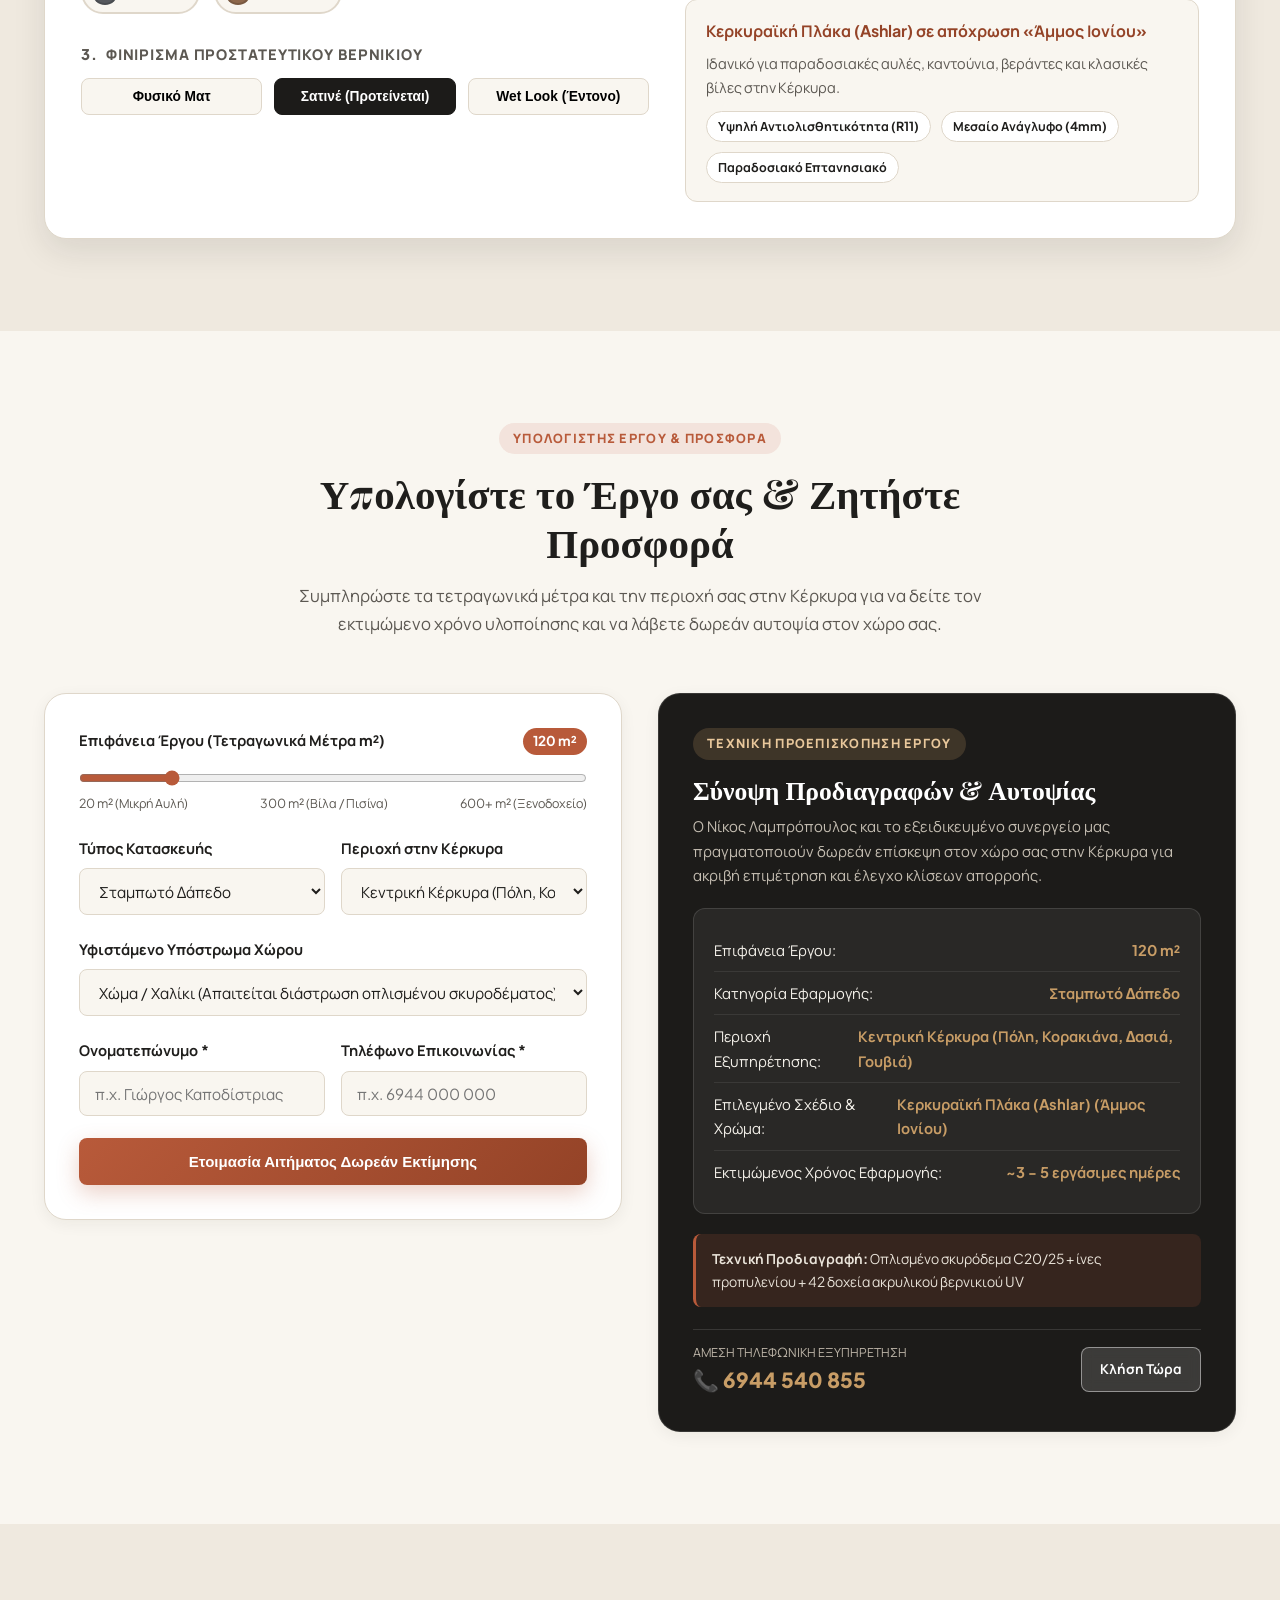
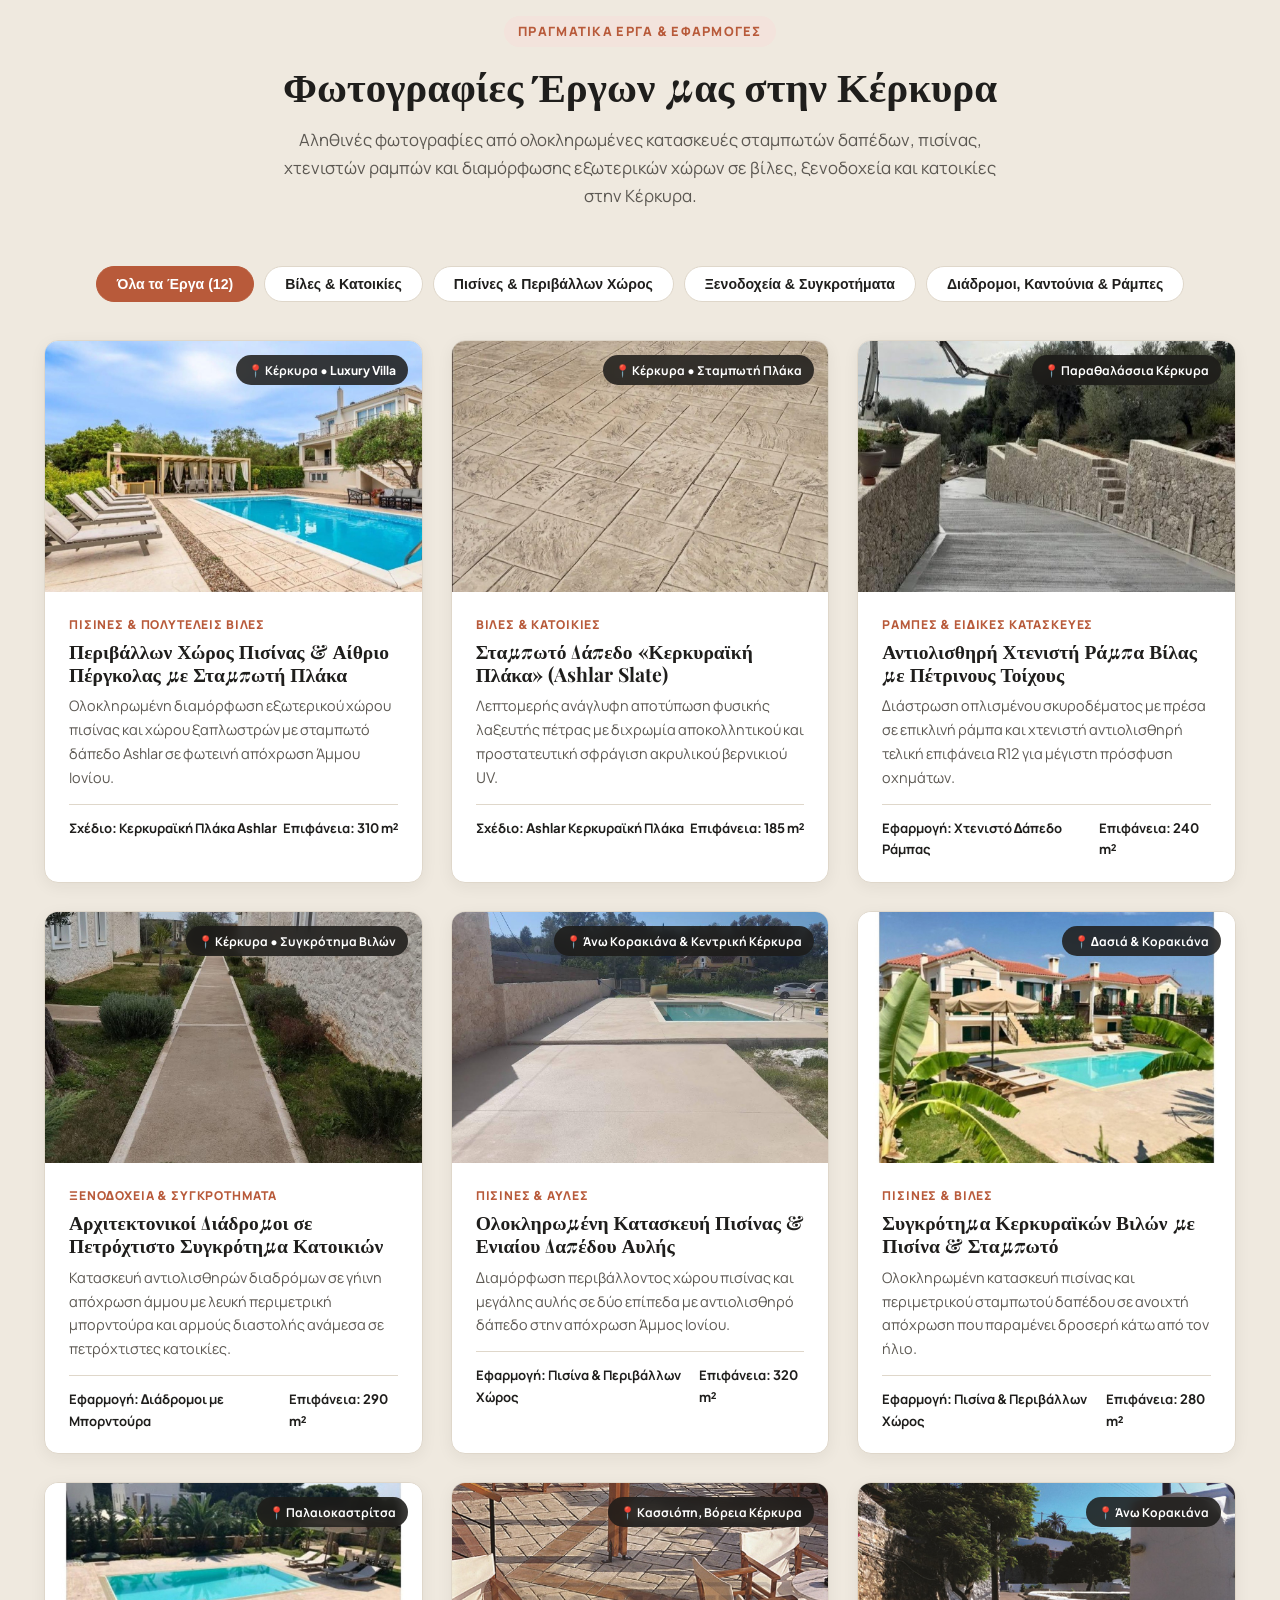
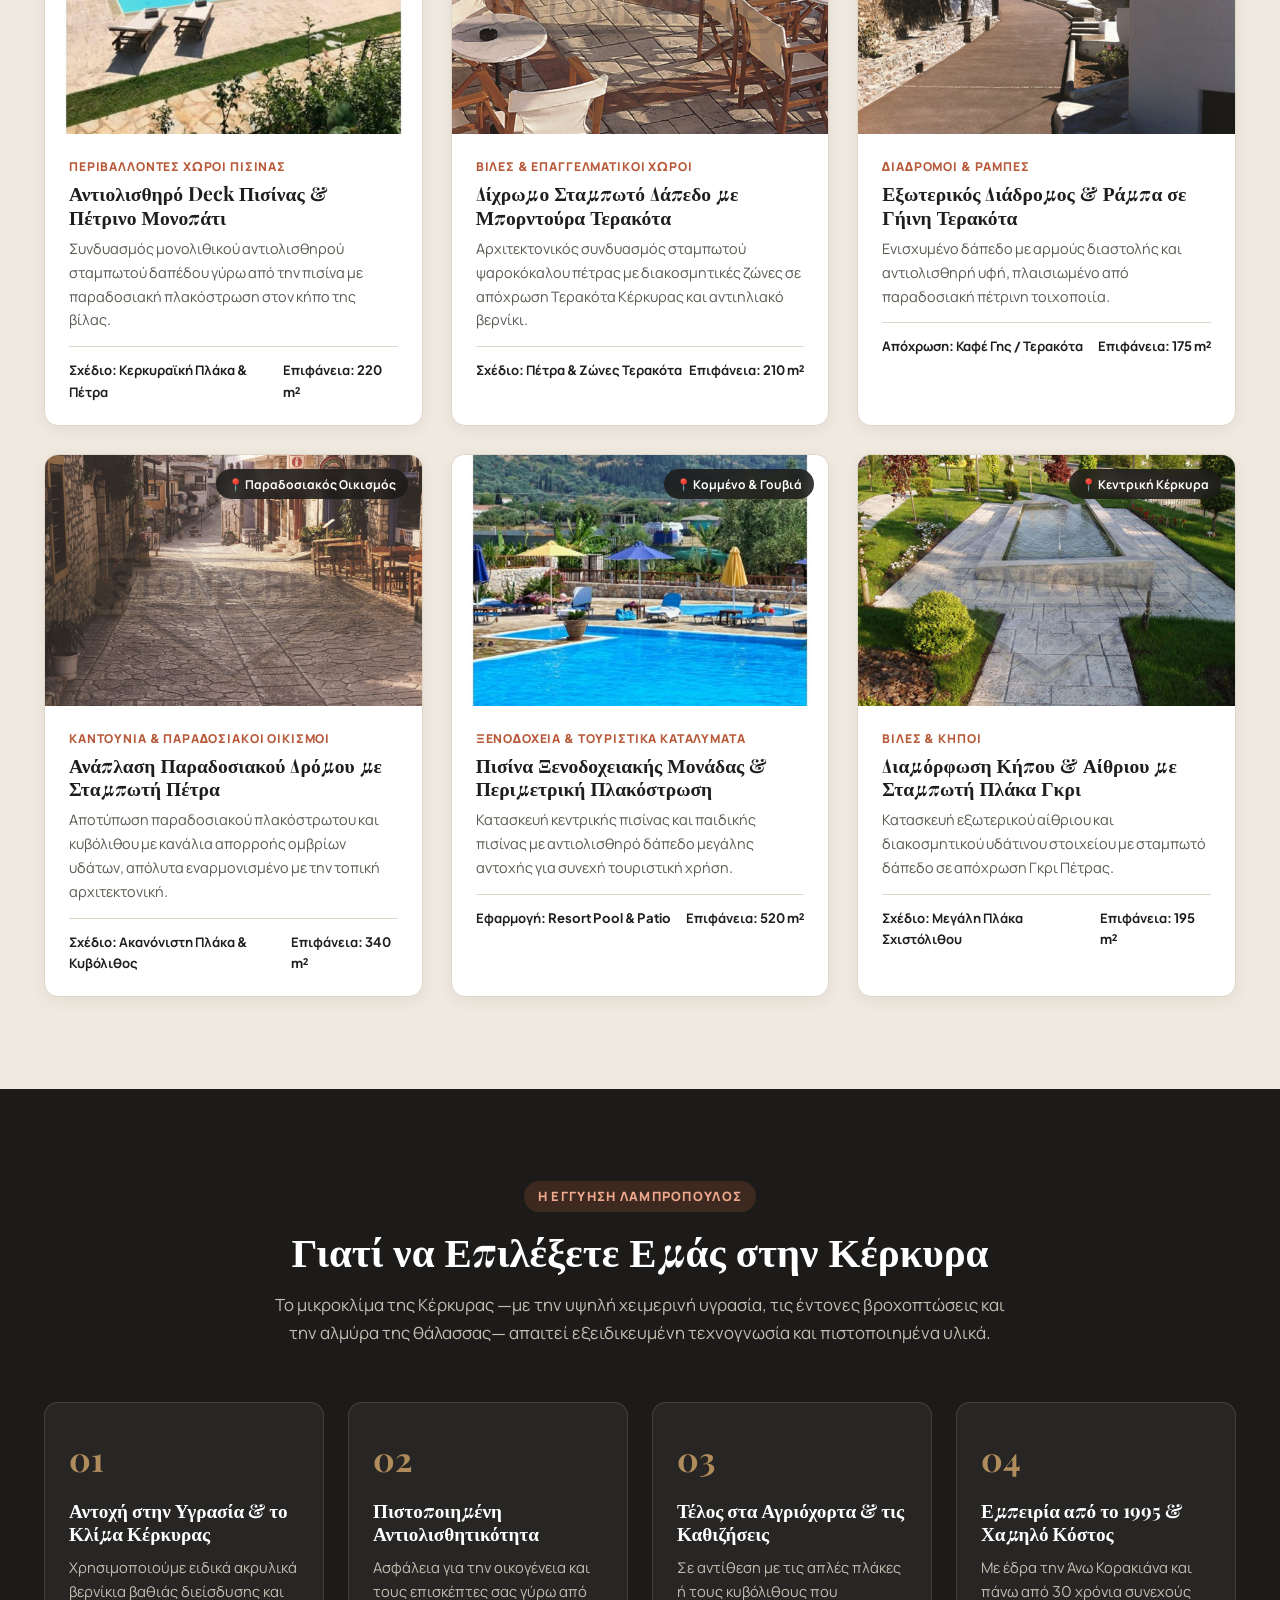
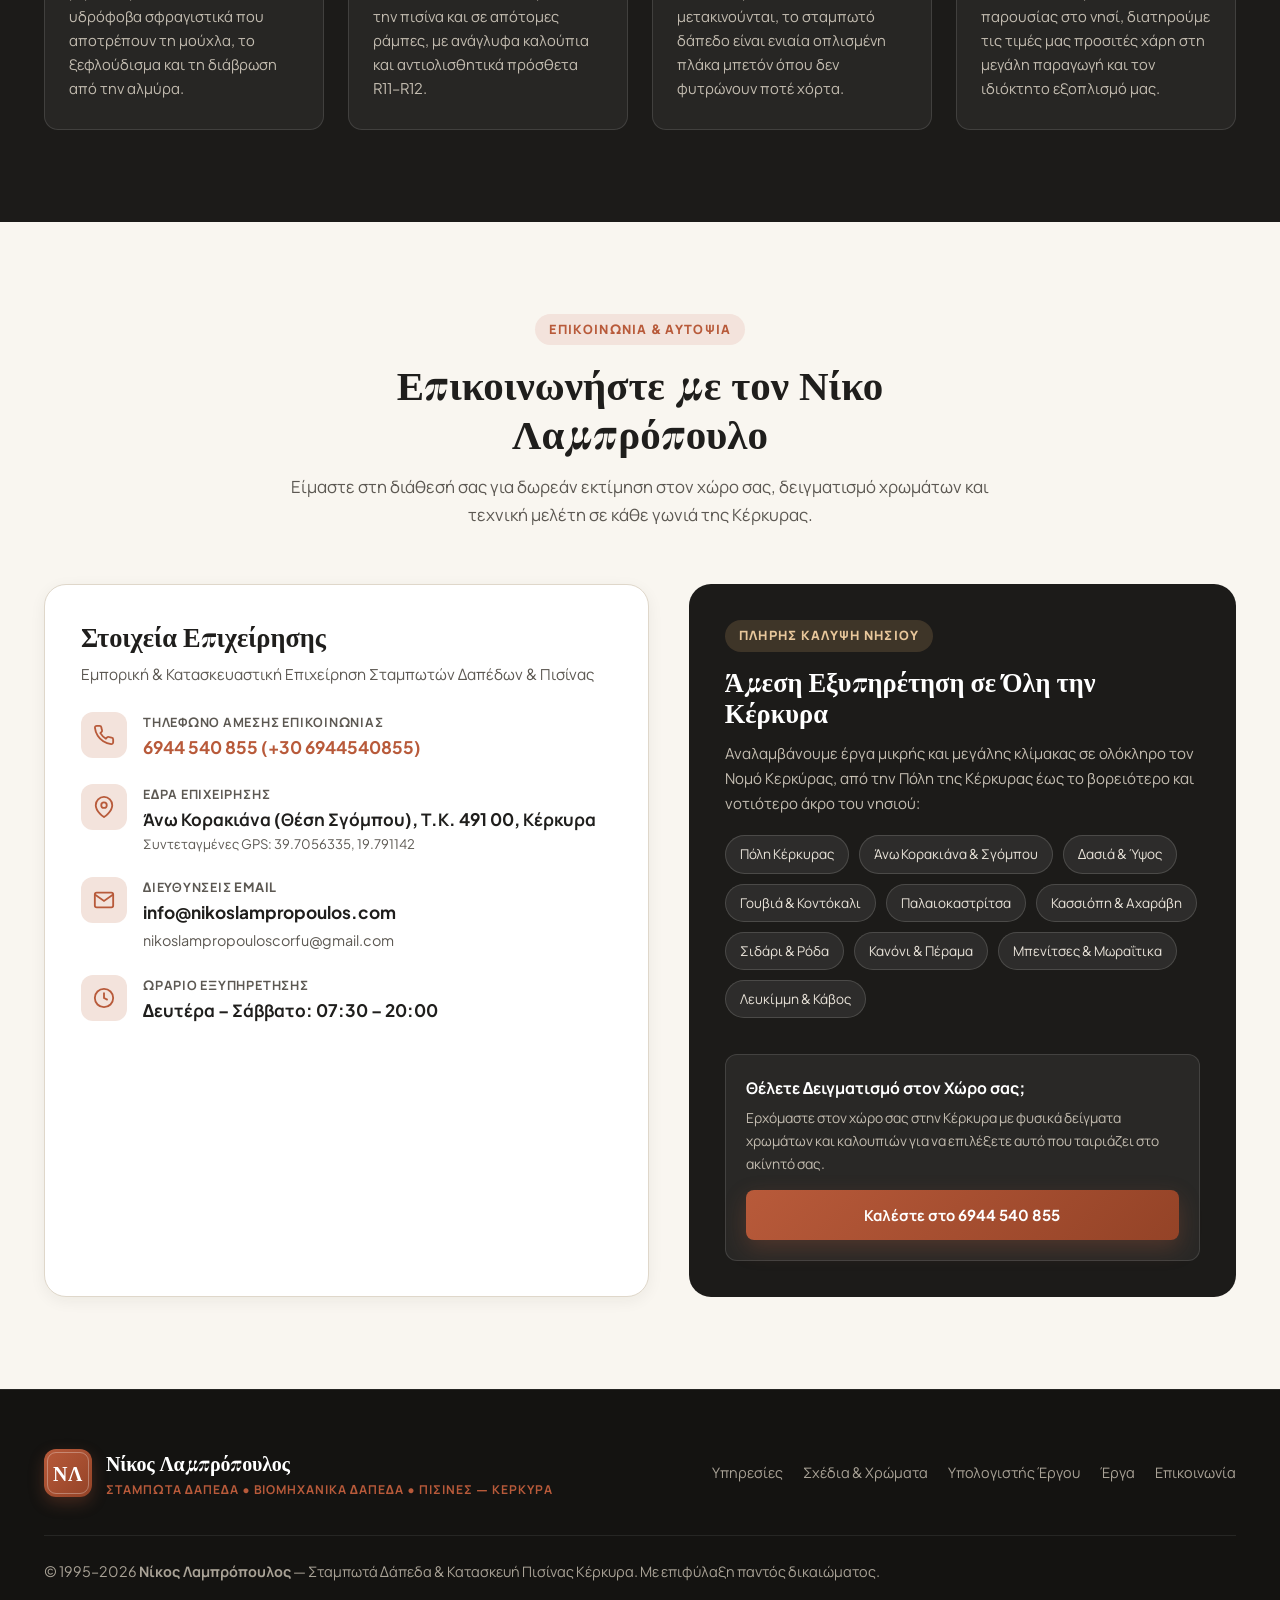
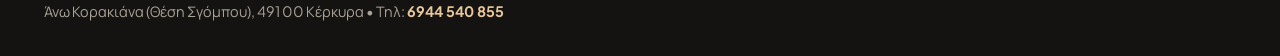
==== commit b99df2a8: "Add 5 new real Corfu project photographs submitted by user across Hero, Customizer, and Gallery" ====
--- a/index.html
+++ b/index.html
@@ -66,7 +66,7 @@
 
   <!-- Hero Section -->
   <section class="hero">
-    <img src="assets/project-pool-paleokastritsa.jpg" alt="" class="hero-bg-photo" />
+    <img src="assets/user-ashlar-corfu-slab.jpg" alt="" class="hero-bg-photo" />
     <div class="hero-overlay"></div>
     <div class="container hero-grid">
       <div class="hero-content">
@@ -107,7 +107,7 @@
 
       <div class="hero-showcase-card">
         <div class="hero-showcase-img-wrap">
-          <img src="assets/hero-corfu-villa-pool.jpg" alt="Πραγματικό Έργο Σταμπωτού Δαπέδου & Πισίνας σε Βίλα στην Κέρκυρα - Νίκος Λαμπρόπουλος" />
+          <img src="assets/user-luxury-villa-pool-pergola.jpg" alt="Πραγματικό Έργο Σταμπωτού Δαπέδου & Πισίνας σε Βίλα στην Κέρκυρα - Νίκος Λαμπρόπουλος" />
           <div class="hero-img-tag">Πραγματικό Έργο • Κερκυραϊκή Βίλα & Πισίνα</div>
         </div>
         <div class="hero-card-features">
@@ -262,7 +262,7 @@
         <span class="section-tag">Διαδραστικός Δειγματολόγος</span>
         <h2 class="section-title">Επιλέξτε Σχέδιο Καλουπιού & Χρωματική Παλέτα</h2>
         <p class="section-desc">
-          Δείτε πραγματικές φωτογραφίες εφαρμογών μας για κάθε σχέδιο σταμπωτού δαπέδου και επιλέξτε την απόχρωση σκληρυντή που ταιριάζει στον χώρο σας.
+          Δείτε πραγματικές φωτογραφίες εφαρμογών μας για κάθε σχέδιο σταμπωτού και χτενιστού δαπέδου και επιλέξτε την απόχρωση σκληρυντή που ταιριάζει στον χώρο σας.
         </p>
       </div>
 
@@ -271,32 +271,32 @@
           <!-- Step 1: Pattern -->
           <div>
             <div class="control-group-title">
-              <span>1.</span> ΕΠΙΛΕΞΤΕ ΚΑΛΟΥΠΙ / ΣΧΕΔΙΟ ΣΤΑΜΠΑΣ
+              <span>1.</span> ΕΠΙΛΕΞΤΕ ΚΑΛΟΥΠΙ / ΣΧΕΔΙΟ ΕΦΑΡΜΟΓΗΣ
             </div>
             <div class="pattern-grid">
               <button type="button" class="pattern-btn active" data-pattern="corfu_slab">
                 <span class="pattern-btn-name">Κερκυραϊκή Πλάκα</span>
                 <span class="pattern-btn-sub">Ashlar Κλασική Πλάκα</span>
               </button>
+              <button type="button" class="pattern-btn" data-pattern="random_stone">
+                <span class="pattern-btn-name">Πλάκα Πισίνας & Αίθριου</span>
+                <span class="pattern-btn-sub">Πολυτελείς Βίλες & Πισίνες</span>
+              </button>
+              <button type="button" class="pattern-btn" data-pattern="european_fan">
+                <span class="pattern-btn-name">Διάδρομος με Μπορντούρα</span>
+                <span class="pattern-btn-sub">Πετρόχτιστα Συγκροτήματα</span>
+              </button>
+              <button type="button" class="pattern-btn" data-pattern="slate_rock">
+                <span class="pattern-btn-name">Χτενιστή Ράμπα</span>
+                <span class="pattern-btn-sub">Μέγιστη Πρόσφυση Οχημάτων</span>
+              </button>
               <button type="button" class="pattern-btn" data-pattern="cobblestone">
-                <span class="pattern-btn-name">Κυβόλιθος</span>
-                <span class="pattern-btn-sub">Ιδανικό για Ράμπες & Καντούνια</span>
-              </button>
-              <button type="button" class="pattern-btn" data-pattern="european_fan">
-                <span class="pattern-btn-name">Βεντάλια / Διάδρομος</span>
-                <span class="pattern-btn-sub">Αρχοντικά & Ξενοδοχεία</span>
-              </button>
-              <button type="button" class="pattern-btn" data-pattern="random_stone">
-                <span class="pattern-btn-name">Ακανόνιστη Πέτρα</span>
-                <span class="pattern-btn-sub">Κήποι, Ελαιώνες & Πισίνες</span>
+                <span class="pattern-btn-name">Κυβόλιθος & Πλακόστρωτο</span>
+                <span class="pattern-btn-sub">Καντούνια & Παραδοσιακοί Δρόμοι</span>
               </button>
               <button type="button" class="pattern-btn" data-pattern="wood_plank">
                 <span class="pattern-btn-name">Ξύλινη Σανίδα (Deck)</span>
                 <span class="pattern-btn-sub">Περιβάλλοντες Χώροι Πισίνας</span>
-              </button>
-              <button type="button" class="pattern-btn" data-pattern="slate_rock">
-                <span class="pattern-btn-name">Σχιστόλιθος (Slate)</span>
-                <span class="pattern-btn-sub">Μοντέρνες Βίλες & Αίθρια</span>
               </button>
             </div>
           </div>
@@ -307,17 +307,17 @@
               <span>2.</span> ΕΠΙΛΕΞΤΕ ΑΠΟΧΡΩΣΗ ΣΚΛΗΡΥΝΤΗ
             </div>
             <div class="color-swatches">
-              <button type="button" class="color-swatch-btn active" data-color="terracotta">
+              <button type="button" class="color-swatch-btn active" data-color="ionian_sand">
+                <span class="swatch-circle" style="background: #D4C1A3;"></span>
+                <span>Άμμος Ιονίου</span>
+              </button>
+              <button type="button" class="color-swatch-btn" data-color="terracotta">
                 <span class="swatch-circle" style="background: #BC664A;"></span>
                 <span>Τερακότα Κέρκυρας</span>
               </button>
               <button type="button" class="color-swatch-btn" data-color="stone_grey">
                 <span class="swatch-circle" style="background: #98958F;"></span>
                 <span>Γκρι Πέτρας</span>
-              </button>
-              <button type="button" class="color-swatch-btn" data-color="ionian_sand">
-                <span class="swatch-circle" style="background: #D4C1A3;"></span>
-                <span>Άμμος Ιονίου</span>
               </button>
               <button type="button" class="color-swatch-btn" data-color="anthracite">
                 <span class="swatch-circle" style="background: #56595E;"></span>
@@ -346,18 +346,18 @@
         <!-- Live Photographic Preview & Specs -->
         <div class="customizer-preview-pane">
           <div class="canvas-stage">
-            <img id="customizerPreviewImg" src="assets/project-villa-kassiopi.jpg" alt="Πραγματική Φωτογραφία Σταμπωτού Δαπέδου" style="width:100%;height:100%;object-fit:cover;transition:filter 0.35s ease;" />
+            <img id="customizerPreviewImg" src="assets/user-ashlar-corfu-slab.jpg" alt="Πραγματική Φωτογραφία Σταμπωτού Δαπέδου" style="width:100%;height:100%;object-fit:cover;transition:filter 0.35s ease;" />
             <div id="customizerTintOverlay" style="position:absolute;inset:0;mix-blend-mode:multiply;pointer-events:none;transition:background 0.35s ease;"></div>
             <div id="customizerGlossOverlay" style="position:absolute;inset:0;pointer-events:none;transition:background 0.35s ease;"></div>
             <div class="canvas-badge-overlay" style="display:flex;align-items:center;gap:9px;">
-              <span id="customizerSwatchChip" style="width:16px;height:16px;border-radius:50%;background:#BC664A;border:2px solid #FFF;display:inline-block;flex-shrink:0;"></span>
-              <span id="canvasBadgeOverlay">Κερκυραϊκή Πλάκα • Τερακότα Κέρκυρας</span>
+              <span id="customizerSwatchChip" style="width:16px;height:16px;border-radius:50%;background:#D4C1A3;border:2px solid #FFF;display:inline-block;flex-shrink:0;"></span>
+              <span id="canvasBadgeOverlay">Κερκυραϊκή Πλάκα (Ashlar) • Άμμος Ιονίου</span>
             </div>
           </div>
 
           <div class="preview-specs-card">
             <div class="preview-specs-title" id="previewSpecsTitle">
-              Κερκυραϊκή Πλάκα (Ashlar) σε απόχρωση «Τερακότα Κέρκυρας»
+              Κερκυραϊκή Πλάκα (Ashlar) σε απόχρωση «Άμμος Ιονίου»
             </div>
             <p class="preview-specs-desc" id="previewSpecsDesc">
               Ιδανικό για παραδοσιακές αυλές, καντούνια, βεράντες και κλασικές βίλες στην Κέρκυρα.
@@ -474,7 +474,7 @@
             </div>
             <div class="summary-line">
               <span>Επιλεγμένο Σχέδιο & Χρώμα:</span>
-              <strong id="sumCustom">Κερκυραϊκή Πλάκα (Τερακότα Κέρκυρας)</strong>
+              <strong id="sumCustom">Κερκυραϊκή Πλάκα (Άμμος Ιονίου)</strong>
             </div>
             <div class="summary-line">
               <span>Εκτιμώμενος Χρόνος Εφαρμογής:</span>
@@ -505,30 +505,125 @@
         <span class="section-tag">Πραγματικά Έργα & Εφαρμογές</span>
         <h2 class="section-title">Φωτογραφίες Έργων μας στην Κέρκυρα</h2>
         <p class="section-desc">
-          Αληθινές φωτογραφίες από ολοκληρωμένες κατασκευές σταμπωτών δαπέδων, πισίνας και διαμόρφωσης εξωτερικών χώρων σε βίλες, ξενοδοχεία και κατοικίες στην Κέρκυρα.
+          Αληθινές φωτογραφίες από ολοκληρωμένες κατασκευές σταμπωτών δαπέδων, πισίνας, χτενιστών ραμπών και διαμόρφωσης εξωτερικών χώρων σε βίλες, ξενοδοχεία και κατοικίες στην Κέρκυρα.
         </p>
       </div>
 
       <div class="gallery-filters">
-        <button type="button" class="filter-btn active" data-filter="all">Όλα τα Έργα (9)</button>
+        <button type="button" class="filter-btn active" data-filter="all">Όλα τα Έργα (12)</button>
         <button type="button" class="filter-btn" data-filter="villas">Βίλες & Κατοικίες</button>
         <button type="button" class="filter-btn" data-filter="pools">Πισίνες & Περιβάλλων Χώρος</button>
-        <button type="button" class="filter-btn" data-filter="hotels">Ξενοδοχεία & Επαγγελματικοί Χώροι</button>
+        <button type="button" class="filter-btn" data-filter="hotels">Ξενοδοχεία & Συγκροτήματα</button>
         <button type="button" class="filter-btn" data-filter="ramps">Διάδρομοι, Καντούνια & Ράμπες</button>
       </div>
 
       <div class="gallery-grid">
-        <!-- Project 1 -->
+        <!-- New User Photo 1: Luxury Villa Pool & Pergola -->
         <article class="project-card" data-category="pools">
           <div class="project-img-box">
+            <img src="assets/user-luxury-villa-pool-pergola.jpg" alt="Πολυτελής Βίλα με Πισίνα, Πέργκολα και Σταμπωτό Δάπεδο στην Κέρκυρα" />
+            <span class="project-loc-badge">📍 Κέρκυρα • Luxury Villa</span>
+          </div>
+          <div class="project-body">
+            <div class="project-cat">Πισίνες & Πολυτελείς Βίλες</div>
+            <h3 class="project-title">Περιβάλλων Χώρος Πισίνας & Αίθριο Πέργκολας με Σταμπωτή Πλάκα</h3>
+            <p class="project-desc">
+              Ολοκληρωμένη διαμόρφωση εξωτερικού χώρου πισίνας και χώρου ξαπλωστρών με σταμπωτό δάπεδο Ashlar σε φωτεινή απόχρωση Άμμου Ιονίου.
+            </p>
+            <div class="project-meta">
+              <span>Σχέδιο: Κερκυραϊκή Πλάκα Ashlar</span>
+              <span>Επιφάνεια: 310 m²</span>
+            </div>
+          </div>
+        </article>
+
+        <!-- New User Photo 2: Ashlar Corfu Slab Close-up -->
+        <article class="project-card" data-category="villas">
+          <div class="project-img-box">
+            <img src="assets/user-ashlar-corfu-slab.jpg" alt="Σταμπωτό Δάπεδο Κερκυραϊκή Πλάκα Ashlar στην Κέρκυρα" />
+            <span class="project-loc-badge">📍 Κέρκυρα • Σταμπωτή Πλάκα</span>
+          </div>
+          <div class="project-body">
+            <div class="project-cat">Βίλες & Κατοικίες</div>
+            <h3 class="project-title">Σταμπωτό Δάπεδο «Κερκυραϊκή Πλάκα» (Ashlar Slate)</h3>
+            <p class="project-desc">
+              Λεπτομερής ανάγλυφη αποτύπωση φυσικής λαξευτής πέτρας με διχρωμία αποκολλητικού και προστατευτική σφράγιση ακρυλικού βερνικιού UV.
+            </p>
+            <div class="project-meta">
+              <span>Σχέδιο: Ashlar Κερκυραϊκή Πλάκα</span>
+              <span>Επιφάνεια: 185 m²</span>
+            </div>
+          </div>
+        </article>
+
+        <!-- New User Photo 3: Anti-slip Brushed Concrete Ramp with Sea View -->
+        <article class="project-card" data-category="ramps">
+          <div class="project-img-box">
+            <img src="assets/user-brushed-ramp-seaview.jpg" alt="Κατασκευή Αντιολισθηρής Χτενιστής Ράμπας με Θέα Θάλασσα στην Κέρκυρα" />
+            <span class="project-loc-badge">📍 Παραθαλάσσια Κέρκυρα</span>
+          </div>
+          <div class="project-body">
+            <div class="project-cat">Ράμπες & Ειδικές Κατασκευές</div>
+            <h3 class="project-title">Αντιολισθηρή Χτενιστή Ράμπα Βίλας με Πέτρινους Τοίχους</h3>
+            <p class="project-desc">
+              Διάστρωση οπλισμένου σκυροδέματος με πρέσα σε επικλινή ράμπα και χτενιστή αντιολισθηρή τελική επιφάνεια R12 για μέγιστη πρόσφυση οχημάτων.
+            </p>
+            <div class="project-meta">
+              <span>Εφαρμογή: Χτενιστό Δάπεδο Ράμπας</span>
+              <span>Επιφάνεια: 240 m²</span>
+            </div>
+          </div>
+        </article>
+
+        <!-- New User Photo 4: Stone Villas Complex Walkway -->
+        <article class="project-card" data-category="hotels">
+          <div class="project-img-box">
+            <img src="assets/user-stone-villas-walkway.jpg" alt="Διάδρομος σε Πετρόχτιστο Συγκρότημα Κατοικιών στην Κέρκυρα" />
+            <span class="project-loc-badge">📍 Κέρκυρα • Συγκρότημα Βιλών</span>
+          </div>
+          <div class="project-body">
+            <div class="project-cat">Ξενοδοχεία & Συγκροτήματα</div>
+            <h3 class="project-title">Αρχιτεκτονικοί Διάδρομοι σε Πετρόχτιστο Συγκρότημα Κατοικιών</h3>
+            <p class="project-desc">
+              Κατασκευή αντιολισθηρών διαδρόμων σε γήινη απόχρωση άμμου με λευκή περιμετρική μπορντούρα και αρμούς διαστολής ανάμεσα σε πετρόχτιστες κατοικίες.
+            </p>
+            <div class="project-meta">
+              <span>Εφαρμογή: Διάδρομοι με Μπορντούρα</span>
+              <span>Επιφάνεια: 290 m²</span>
+            </div>
+          </div>
+        </article>
+
+        <!-- New User Photo 5: Pool Surround & Sand-Beige Courtyard -->
+        <article class="project-card" data-category="pools">
+          <div class="project-img-box">
+            <img src="assets/user-pool-courtyard-sand.jpg" alt="Κατασκευή Πισίνας και Περιβάλλοντος Χώρου στην Κέρκυρα" />
+            <span class="project-loc-badge">📍 Άνω Κορακιάνα & Κεντρική Κέρκυρα</span>
+          </div>
+          <div class="project-body">
+            <div class="project-cat">Πισίνες & Αυλές</div>
+            <h3 class="project-title">Ολοκληρωμένη Κατασκευή Πισίνας & Ενιαίου Δαπέδου Αυλής</h3>
+            <p class="project-desc">
+              Διαμόρφωση περιβάλλοντος χώρου πισίνας και μεγάλης αυλής σε δύο επίπεδα με αντιολισθηρό δάπεδο στην απόχρωση Άμμος Ιονίου.
+            </p>
+            <div class="project-meta">
+              <span>Εφαρμογή: Πισίνα & Περιβάλλων Χώρος</span>
+              <span>Επιφάνεια: 320 m²</span>
+            </div>
+          </div>
+        </article>
+
+        <!-- Project 6 -->
+        <article class="project-card" data-category="pools">
+          <div class="project-img-box">
             <img src="assets/hero-corfu-villa-pool.jpg" alt="Κατασκευή Πισίνας και Σταμπωτού Δαπέδου σε Κερκυραϊκή Βίλα" />
-            <span class="project-loc-badge">📍 Άνω Κορακιάνα & Δασιά</span>
+            <span class="project-loc-badge">📍 Δασιά & Κορακιάνα</span>
           </div>
           <div class="project-body">
             <div class="project-cat">Πισίνες & Βίλες</div>
             <h3 class="project-title">Συγκρότημα Κερκυραϊκών Βιλών με Πισίνα & Σταμπωτό</h3>
             <p class="project-desc">
-              Ολοκληρωμένη κατασκευή πισίνας και περιμετρικού σταμπωτού δαπέδου σε ανοιχτή απόχρωση Άμμου Ιονίου που παραμένει δροσερή κάτω από τον ήλιο.
+              Ολοκληρωμένη κατασκευή πισίνας και περιμετρικού σταμπωτού δαπέδου σε ανοιχτή απόχρωση που παραμένει δροσερή κάτω από τον ήλιο.
             </p>
             <div class="project-meta">
               <span>Εφαρμογή: Πισίνα & Περιβάλλων Χώρος</span>
@@ -537,7 +632,7 @@
           </div>
         </article>
 
-        <!-- Project 2 -->
+        <!-- Project 7 -->
         <article class="project-card" data-category="pools">
           <div class="project-img-box">
             <img src="assets/project-pool-paleokastritsa.jpg" alt="Περιβάλλων Χώρος Πισίνας στην Παλαιοκαστρίτσα Κέρκυρας" />
@@ -556,7 +651,7 @@
           </div>
         </article>
 
-        <!-- Project 3 -->
+        <!-- Project 8 -->
         <article class="project-card" data-category="villas">
           <div class="project-img-box">
             <img src="assets/project-villa-kassiopi.jpg" alt="Σταμπωτό Δάπεδο με Μπορντούρα Τερακότα στην Κασσιόπη" />
@@ -575,7 +670,7 @@
           </div>
         </article>
 
-        <!-- Project 4 -->
+        <!-- Project 9 -->
         <article class="project-card" data-category="ramps">
           <div class="project-img-box">
             <img src="assets/project-ramp-korakiana.jpg" alt="Διάδρομος και Ράμπα Σταμπωτού Δαπέδου στην Κέρκυρα" />
@@ -594,7 +689,7 @@
           </div>
         </article>
 
-        <!-- Project 5 -->
+        <!-- Project 10 -->
         <article class="project-card" data-category="ramps">
           <div class="project-img-box">
             <img src="assets/project-cobble-corfu-town.jpg" alt="Σταμπωτό Καντούνι & Πλακόστρωτο στην Κέρκυρα" />
@@ -613,7 +708,7 @@
           </div>
         </article>
 
-        <!-- Project 6 -->
+        <!-- Project 11 -->
         <article class="project-card" data-category="hotels">
           <div class="project-img-box">
             <img src="assets/project-hotel-kommeno.jpg" alt="Ξενοδοχειακή Πισίνα & Σταμπωτό Δάπεδο στην Κέρκυρα" />
@@ -632,26 +727,7 @@
           </div>
         </article>
 
-        <!-- Project 7 -->
-        <article class="project-card" data-category="pools">
-          <div class="project-img-box">
-            <img src="assets/project-wood-sidari.jpg" alt="Πισίνα με Σταμπωτό Deck Ξύλου στο Σιδάρι Κέρκυρας" />
-            <span class="project-loc-badge">📍 Σιδάρι & Αχαράβη</span>
-          </div>
-          <div class="project-body">
-            <div class="project-cat">Πισίνες & Deck</div>
-            <h3 class="project-title">Σύγχρονη Πισίνα με Περιμετρικό Deck Σκούρου Ξύλου</h3>
-            <p class="project-desc">
-              Πολυτελής κατασκευή πισίνας με ψηφίδα και περιβάλλον δάπεδο σε ζεστή απόχρωση ξύλου με Wet-Look προστατευτική σφράγιση.
-            </p>
-            <div class="project-meta">
-              <span>Σχέδιο: Σανίδα Deck</span>
-              <span>Επιφάνεια: 150 m²</span>
-            </div>
-          </div>
-        </article>
-
-        <!-- Project 8 -->
+        <!-- Project 12 -->
         <article class="project-card" data-category="villas">
           <div class="project-img-box">
             <img src="assets/project-garden-patio.jpg" alt="Σταμπωτό Δάπεδο Κήπου σε Γκρι Πέτρα στην Κέρκυρα" />
@@ -666,25 +742,6 @@
             <div class="project-meta">
               <span>Σχέδιο: Μεγάλη Πλάκα Σχιστόλιθου</span>
               <span>Επιφάνεια: 195 m²</span>
-            </div>
-          </div>
-        </article>
-
-        <!-- Project 9 -->
-        <article class="project-card" data-category="hotels">
-          <div class="project-img-box">
-            <img src="assets/project-patiti-interior.jpg" alt="Πατητή Τσιμεντοκονία σε Τουριστική Βίλα στην Κέρκυρα" />
-            <span class="project-loc-badge">📍 Πόλη Κέρκυρας & Κανόνι</span>
-          </div>
-          <div class="project-body">
-            <div class="project-cat">Ειδικές Κατασκευές & Πατητή</div>
-            <h3 class="project-title">Εφαρμογή Πατητής Τσιμεντοκονίας σε Boutique Κατάλυμα</h3>
-            <p class="project-desc">
-              Μονολιθική, 100% αδιάβροχη εφαρμογή πατητής τσιμεντοκονίας σε δάπεδο, τοίχους και χτιστούς νιπτήρες με φυσική μεσογειακή υφή.
-            </p>
-            <div class="project-meta">
-              <span>Εφαρμογή: Πατητή Τσιμεντοκονία</span>
-              <span>Απόχρωση: Άμμος Ιονίου</span>
             </div>
           </div>
         </article>
